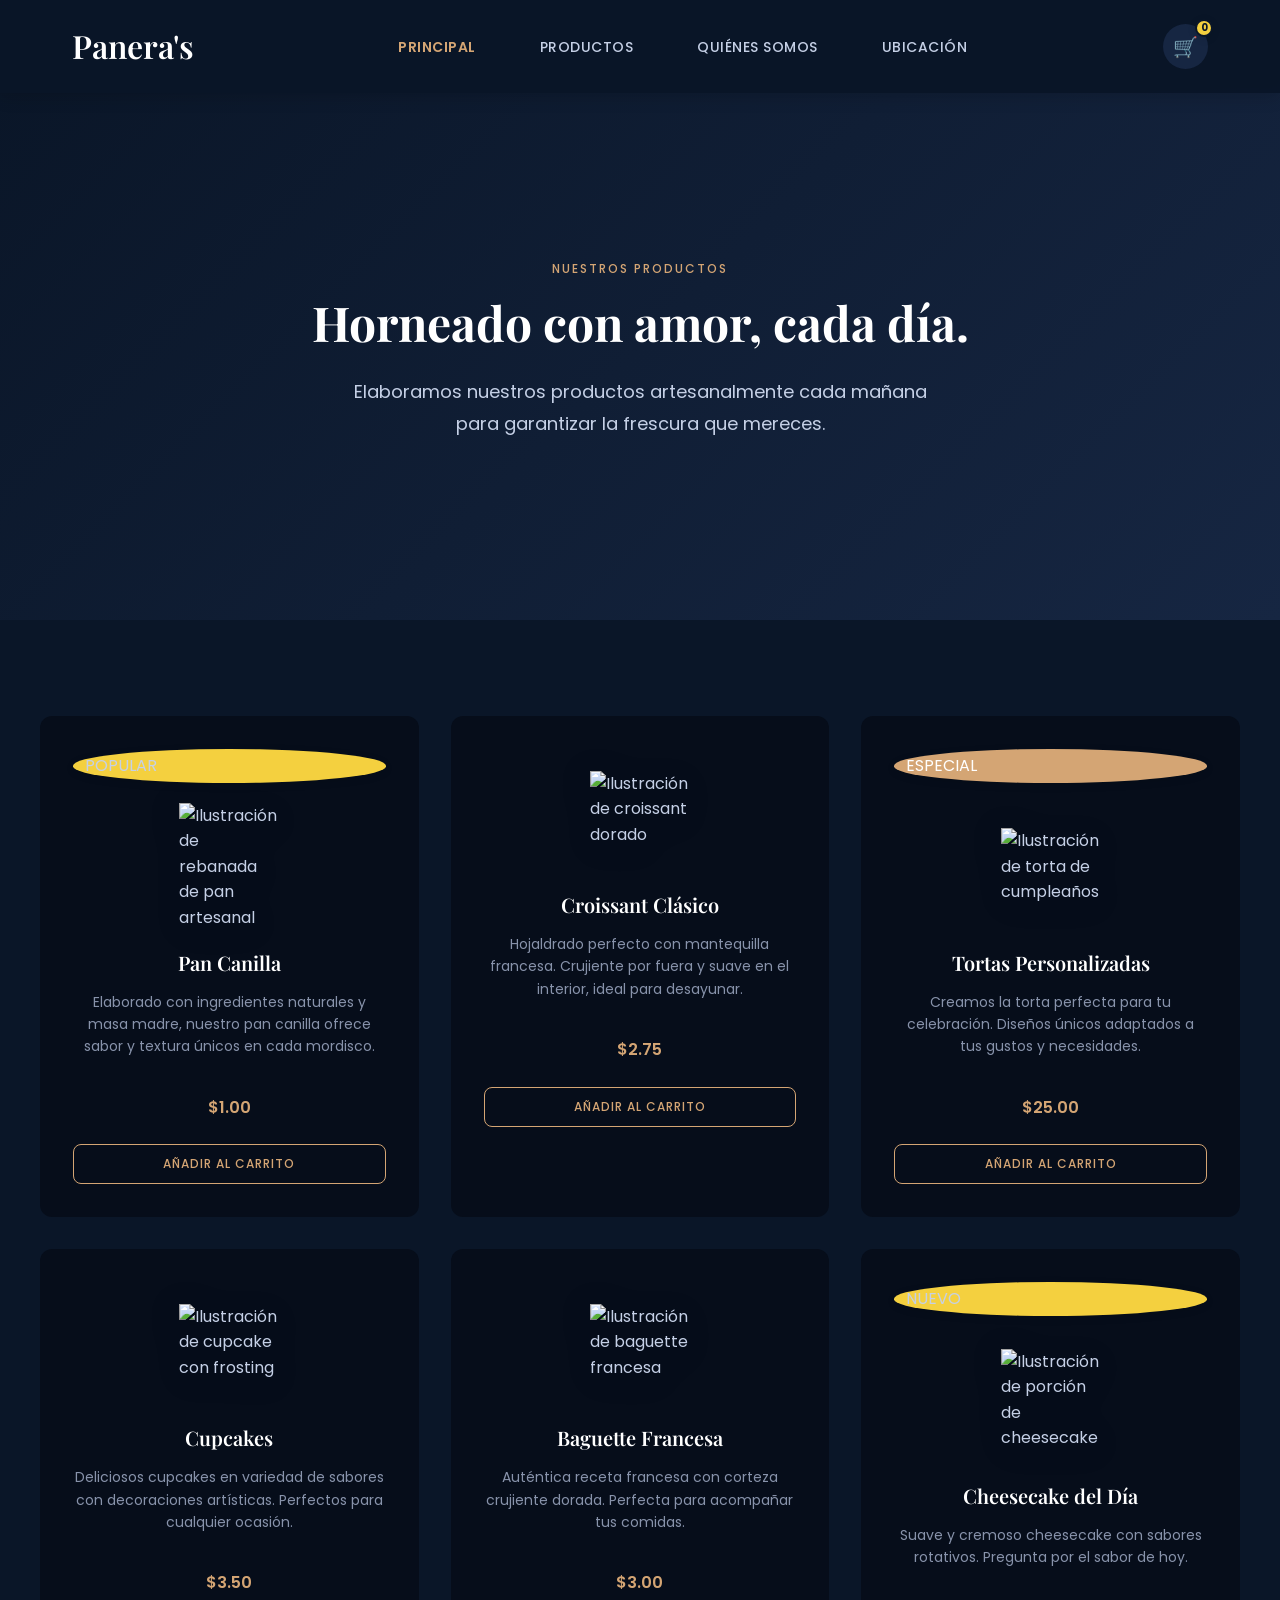
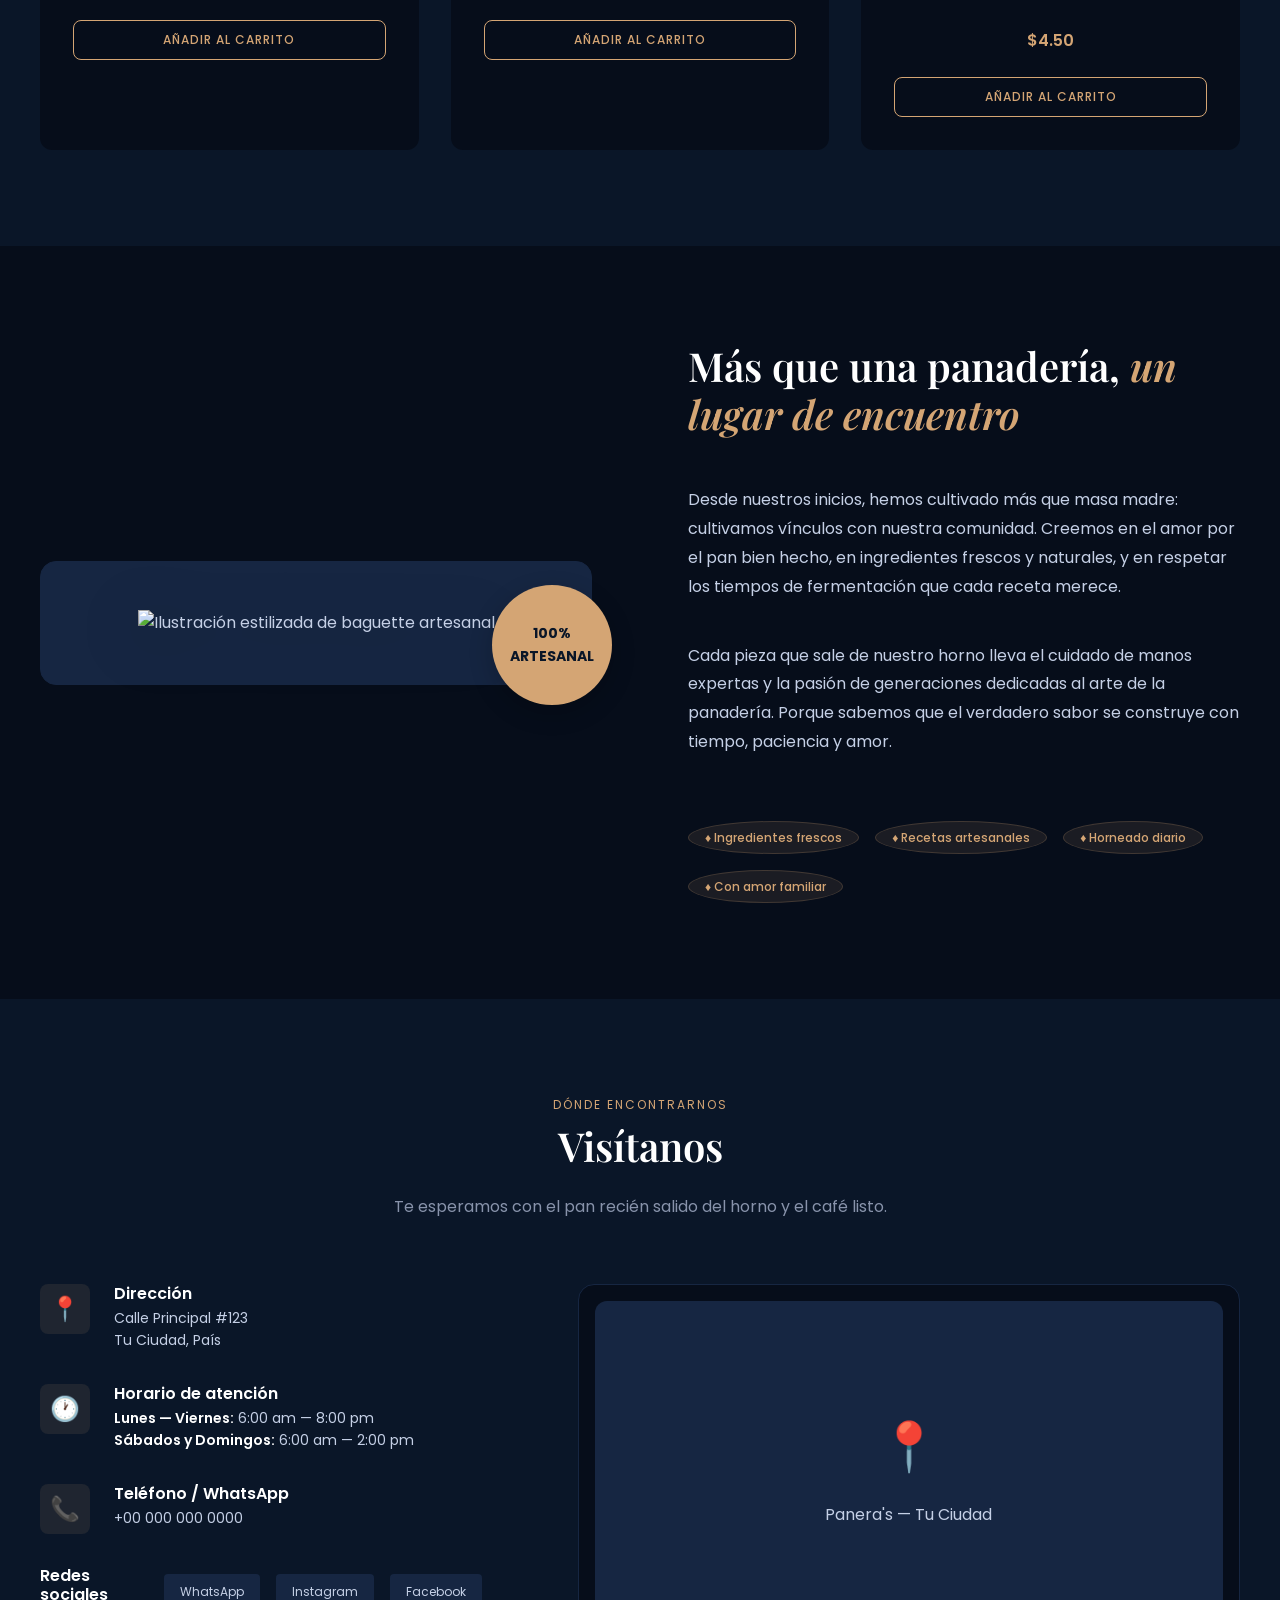
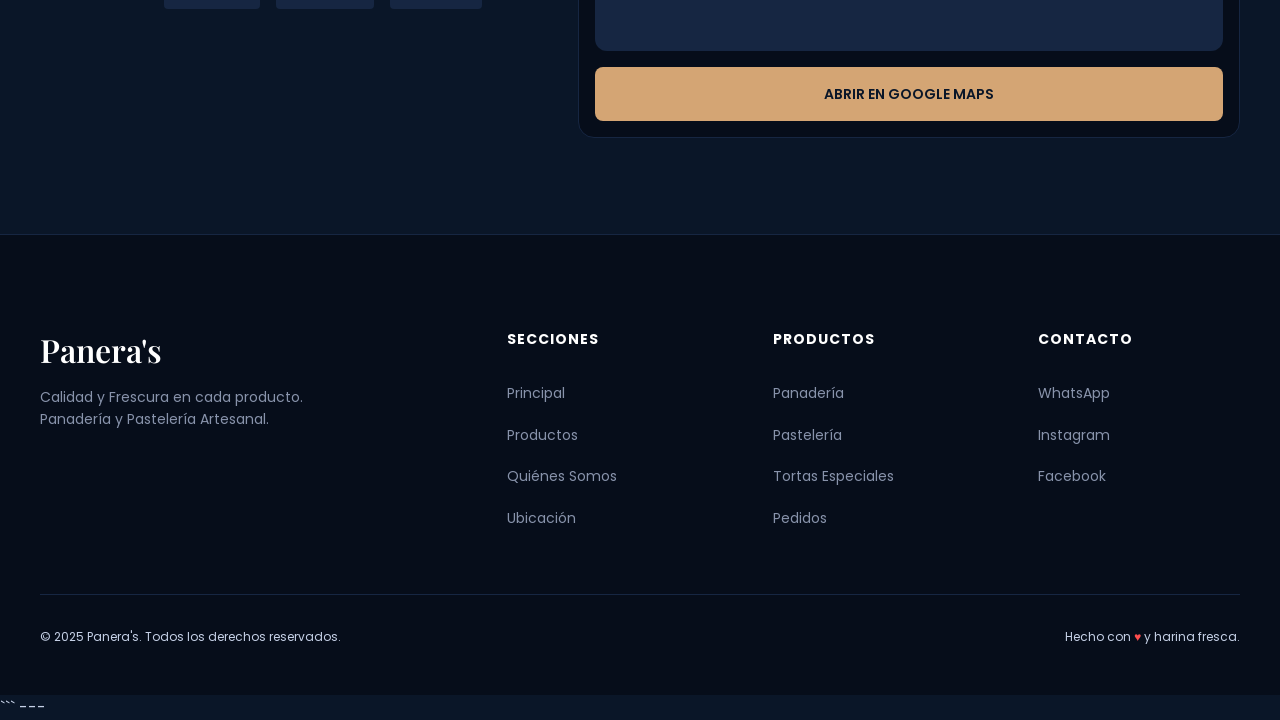
==== Proyecto Panera/index.html @ 46ba676b "Add files via upload" ====
<!DOCTYPE html>
<!-- 
  Declaración DOCTYPE HTML5 - Indica al navegador que este documento usa HTML5.
  Es obligatoria y debe ser la primera línea del documento.
-->
<html lang="es">
<!-- 
  Elemento raíz del documento HTML.
  lang="es": Atributo que define el idioma español para accesibilidad y SEO.
  Los lectores de pantalla usan esto para pronunciar correctamente el contenido.
-->

<head>
  <!-- 
    SECCIÓN HEAD: Contiene metadatos y recursos que no se muestran directamente.
    Información esencial para navegadores, motores de búsqueda y optimización.
  -->
  
  <meta charset="UTF-8">
  <!-- 
    Define la codificación de caracteres UTF-8.
    Permite mostrar correctamente caracteres especiales (ñ, tildes, símbolos).
    SIEMPRE debe ser la primera meta etiqueta.
  -->
  
  <meta name="viewport" content="width=device-width, initial-scale=1.0">
  <!-- 
    CRUCIAL para diseño responsivo.
    width=device-width: El ancho de la página coincide con el ancho de la pantalla.
    initial-scale=1.0: Nivel de zoom inicial al 100%.
    Sin esto, los sitios se ven mal en móviles.
  -->
  
  <meta name="description" content="Panera's - Panadería y pastelería artesanal. Calidad y frescura en cada producto. Pan artesanal, pasteles y tortas especiales elaborados con amor y harina fresca.">
  <!-- 
    Descripción para motores de búsqueda (SEO).
    Aparece en resultados de Google. Máximo 155-160 caracteres recomendados.
  -->
  
  <meta name="keywords" content="Panera's, panadería artesanal, pastelería, pan fresco, tortas personalizadas, productos artesanales">
  <!-- 
    Palabras clave para SEO (menos importante actualmente, pero útil).
  -->
  
  <title>Panera's | Panadería y Pastelería Artesanal</title>
  <!-- 
    Título que aparece en la pestaña del navegador y en resultados de búsqueda.
    CRÍTICO para SEO. Debe ser descriptivo y único (50-60 caracteres ideal).
  -->
  
  <link rel="preconnect" href="https://fonts.googleapis.com">
  <link rel="preconnect" href="https://fonts.gstatic.com" crossorigin>
  <link href="https://fonts.googleapis.com/css2?family=Playfair+Display:wght@400;600;700&family=Poppins:wght@300;400;500;600&display=swap" rel="stylesheet">
  <!-- 
    Importación de fuentes de Google Fonts.
    preconnect: Optimiza la conexión anticipada al servidor de fuentes.
    Playfair Display: Fuente serif elegante para títulos/logo.
    Poppins: Fuente sans-serif moderna para cuerpo de texto.
    display=swap: Muestra texto con fuente del sistema mientras carga la web font.
  -->
  
  <link rel="stylesheet" href="style.css">
  <!-- 
    Vincula la hoja de estilos CSS externa.
    rel="stylesheet": Define la relación como hoja de estilos.
    href: Ruta al archivo CSS (mismo directorio en este caso).
  -->
</head>

<body>
  <!-- 
    ELEMENTO BODY: Contiene TODO el contenido visible de la página.
    Solo puede haber un elemento body por documento.
  -->

  <!-- ========== SECCIÓN 1: ENCABEZADO (HEADER) ========== -->
  <header class="header">
    <!-- 
      Etiqueta semántica HEADER: Representa contenido introductorio o navegacional.
      Típicamente contiene logo, navegación y herramientas principales.
      class="header": Clase CSS para aplicar estilos específicos.
    -->
    
    <div class="header__container">
      <!-- 
        DIV contenedor: Agrupa elementos relacionados sin significado semántico específico.
        Usamos nomenclatura BEM (Block Element Modifier):
        header__container = elemento "container" dentro del bloque "header".
        BEM facilita mantenimiento y escalabilidad del CSS.
      -->
      
      <div class="header__logo">
        <!-- Contenedor del logotipo de la panadería -->
        <h1 class="logo__text">Panera's</h1>
        <!-- 
          H1: Encabezado de nivel 1 - El más importante semánticamente.
          Solo DEBE haber UN h1 por página para SEO y accesibilidad.
          Representa el tema principal del sitio.
          Basado en el diseño: fuente script elegante.
        -->
      </div>

      <button class="header__toggle" id="menu-toggle" aria-label="Abrir menú">
        <span class="toggle__bar"></span>
        <span class="toggle__bar"></span>
        <span class="toggle__bar"></span>
      </button>
      <!-- 
        Botón de Menú Hamburguesa:
        Visible solo en dispositivos móviles.
        Contiene 3 barras que se transformarán en una 'X' al abrirse.
        aria-label: Mejora la accesibilidad para lectores de pantalla.
      -->

      <nav class="header__nav">
        <!-- 
          NAV: Etiqueta semántica para navegación principal.
          Indica a navegadores y lectores de pantalla que esto es un menú.
          Mejora accesibilidad permitiendo saltar directamente al contenido.
        -->
        
        <ul class="nav__list">
          <!-- 
            UL: Lista no ordenada (Unordered List).
            Usado para menús porque representa elementos sin jerarquía numérica.
            Estructuralmente correcto para navegación.
          -->
          
          <li class="nav__item">
            <!-- LI: Elemento de lista (List Item) -->
            <a href="#principal" class="nav__link nav__link--active">PRINCIPAL</a>
            <!-- 
              A: Ancla/enlace.
              href="#principal": Navega a la sección con id="principal".
              nav__link--active: Modificador BEM que indica el enlace activo actual.
              Permite destacar visualmente la página/sección actual.
            -->
          </li>
          <li class="nav__item">
            <a href="#productos" class="nav__link">PRODUCTOS</a>
          </li>
          <li class="nav__item">
            <a href="#nosotros" class="nav__link">QUIÉNES SOMOS</a>
          </li>
          <li class="nav__item">
            <a href="#ubicacion" class="nav__link">UBICACIÓN</a>
          </li>
        </ul>
      </nav>

      <!-- BOTÓN DEL CARRITO: Icono con contador para abrir el panel lateral -->
      <div class="header__cart">
        <button class="cart-toggle" id="cart-toggle" aria-label="Ver carrito">
          <span class="cart-toggle__icon">🛒</span>
          <span class="cart-toggle__count" id="cart-count">0</span>
        </button>
      </div>
    </div>
  </header>

  <!-- ========== SECCIÓN 2: CONTENIDO PRINCIPAL ========== -->
  <main class="main">
    <!-- 
      MAIN: Etiqueta semántica para el contenido principal.
      Solo DEBE haber UN main por página.
      No incluir header, footer, nav, aside repetidos del sitio.
      Crucial para accesibilidad: los lectores de pantalla pueden saltar directamente aquí.
    -->

    <!-- ========== SECCIÓN PRINCIPAL/HERO ========== -->
    <section id="principal" class="hero">
      <!-- 
        SECTION: Agrupa contenido temático relacionado.
        id="principal": Permite navegación desde el menú (#principal).
        Los IDs DEBEN ser únicos en toda la página.
        Basado en imagen 5: sección hero con título grande y descripción.
      -->
      
      <div class="hero__container">
        <p class="hero__breadcrumb">NUESTROS PRODUCTOS</p>
        <!-- 
          Breadcrumb: Miga de pan, indica ubicación en la jerarquía del sitio.
          Visible en la imagen 5 como texto pequeño sobre el título.
        -->
        
        <h2 class="hero__title">Horneado con amor, cada día.</h2>
        <!-- 
          H2: Encabezado de nivel 2.
          Jerarquía correcta: h1 > h2 > h3 > h4 > h5 > h6.
          No saltarse niveles para accesibilidad y SEO.
          Basado en diseño: tipografía serif elegante.
        -->
        
        <p class="hero__description">
          Elaboramos nuestros productos artesanalmente cada mañana para 
          garantizar la frescura que mereces.
        </p>
        <!-- 
          P: Párrafo de texto.
          Etiqueta básica pero esencial para contenido textual.
          Mantiene semántica clara del documento.
        -->
      </div>
    </section>

    <!-- ========== SECCIÓN 3: PRODUCTOS ========== -->
    <section id="productos" class="productos">
      <!-- 
        Sección basada en imagen 4: grid de productos con tarjetas.
        Cada producto tiene icono ilustrativo, nombre, descripción y precio.
      -->
      
      <div class="productos__container">
        <!-- Contenedor para aplicar ancho máximo y centrado -->

        <!-- Producto 1: Pan Artesanal -->
        <article class="producto-card">
          <!-- 
            ARTICLE: Contenido independiente y auto-contenido.
            Puede ser sindicado/reutilizado independientemente.
            Apropiado para posts, productos, comentarios.
            Cada producto es una unidad independiente = article.
          -->
          
          <div class="producto-card__badge producto-card__badge--popular">POPULAR</div>
          <!-- 
            Badge basado en imagen 5: etiqueta circular/pill amarilla.
            Modificador --popular para el badge de "Popular".
          -->
          
          <div class="producto-card__icon">
            <img src="icon-pan-artesanal.png" alt="Ilustración de rebanada de pan artesanal" class="producto-card__image">
            <!-- 
              IMG: Elemento de imagen.
              src: Fuente/ruta de la imagen (ícono ilustrativo del producto).
              alt: CRÍTICO para accesibilidad. Describe la imagen para:
                - Lectores de pantalla (usuarios con discapacidad visual)
                - Cuando la imagen no carga
                - SEO de imágenes
              Debe ser descriptivo del contenido visual, no genérico.
            -->
          </div>
          
          <div class="producto-card__content">
            <h3 class="producto-card__title">Pan Canilla</h3>
            <!-- 
              H3: Subtítulo dentro de la sección.
              Mantiene jerarquía: section > article > h3.
            -->
            
            <p class="producto-card__description">
              Elaborado con ingredientes naturales y masa madre, nuestro pan 
              canilla ofrece sabor y textura únicos en cada mordisco.
            </p>
            
            <p class="producto-card__price">$1.00</p>
            <!-- Precio actualizado para el carrito -->
            
            <button class="producto-card__button add-to-cart" 
                    data-id="1" 
                    data-nombre="Pan Canilla" 
                    data-precio="1.10" 
                    data-imagen="icon-pan-artesanal.png">
              AÑADIR AL CARRITO
            </button>
            <!-- 
              Botón de añadir al carrito:
              data-attributes: Permiten guardar información del producto directamente 
              en el HTML para que JavaScript pueda leerla fácilmente.
            -->
          </div>
        </article>

        <!-- Producto 2: Croissant Clásico -->
        <article class="producto-card">
          <div class="producto-card__icon">
            <img src="icon-croissant.png" alt="Ilustración de croissant dorado" class="producto-card__image">
          </div>
          
          <div class="producto-card__content">
            <h3 class="producto-card__title">Croissant Clásico</h3>
            <p class="producto-card__description">
              Hojaldrado perfecto con mantequilla francesa. Crujiente por fuera 
              y suave en el interior, ideal para desayunar.
            </p>
            <p class="producto-card__price">$2.75</p>
            <button class="producto-card__button add-to-cart" 
                    data-id="2" 
                    data-nombre="Croissant Clásico" 
                    data-precio="2.75" 
                    data-imagen="icon-croissant.png">
              AÑADIR AL CARRITO
            </button>
          </div>
        </article>

        <!-- Producto 3: Tortas Personalizadas -->
        <article class="producto-card">
          <div class="producto-card__badge producto-card__badge--especial">ESPECIAL</div>
          <!-- Badge "ESPECIAL" como en imagen 4 -->
          
          <div class="producto-card__icon">
            <img src="icon-torta.png" alt="Ilustración de torta de cumpleaños" class="producto-card__image">
          </div>
          
          <div class="producto-card__content">
            <h3 class="producto-card__title">Tortas Personalizadas</h3>
            <p class="producto-card__description">
              Creamos la torta perfecta para tu celebración. Diseños únicos 
              adaptados a tus gustos y necesidades.
            </p>
            <p class="producto-card__price">$25.00</p>
            <button class="producto-card__button add-to-cart" 
                    data-id="3" 
                    data-nombre="Tortas Personalizadas" 
                    data-precio="25.00" 
                    data-imagen="icon-torta.png">
              AÑADIR AL CARRITO
            </button>
          </div>
        </article>

        <!-- Producto 4: Cupcakes -->
        <article class="producto-card">
          <div class="producto-card__icon">
            <img src="icon-cupcake.png" alt="Ilustración de cupcake con frosting" class="producto-card__image">
          </div>
          
          <div class="producto-card__content">
            <h3 class="producto-card__title">Cupcakes</h3>
            <p class="producto-card__description">
              Deliciosos cupcakes en variedad de sabores con decoraciones 
              artísticas. Perfectos para cualquier ocasión.
            </p>
            <p class="producto-card__price">$3.50</p>
            <button class="producto-card__button add-to-cart" 
                    data-id="4" 
                    data-nombre="Cupcakes" 
                    data-precio="3.50" 
                    data-imagen="icon-cupcake.png">
              AÑADIR AL CARRITO
            </button>
          </div>
        </article>

        <!-- Producto 5: Baguette Francesa -->
        <article class="producto-card">
          <div class="producto-card__icon">
            <img src="icon-baguette.png" alt="Ilustración de baguette francesa" class="producto-card__image">
          </div>
          
          <div class="producto-card__content">
            <h3 class="producto-card__title">Baguette Francesa</h3>
            <p class="producto-card__description">
              Auténtica receta francesa con corteza crujiente dorada. 
              Perfecta para acompañar tus comidas.
            </p>
            <p class="producto-card__price">$3.00</p>
            <button class="producto-card__button add-to-cart" 
                    data-id="5" 
                    data-nombre="Baguette Francesa" 
                    data-precio="3.00" 
                    data-imagen="icon-baguette.png">
              AÑADIR AL CARRITO
            </button>
          </div>
        </article>

        <!-- Producto 6: Cheesecake del Día -->
        <article class="producto-card">
          <div class="producto-card__badge producto-card__badge--nuevo">NUEVO</div>
          <!-- Badge "NUEVO" como en imagen 4 -->
          
          <div class="producto-card__icon">
            <img src="icon-cheesecake.png" alt="Ilustración de porción de cheesecake" class="producto-card__image">
          </div>
          
          <div class="producto-card__content">
            <h3 class="producto-card__title">Cheesecake del Día</h3>
            <p class="producto-card__description">
              Suave y cremoso cheesecake con sabores rotativos. 
              Pregunta por el sabor de hoy.
            </p>
            <p class="producto-card__price">$4.50</p>
            <button class="producto-card__button add-to-cart" 
                    data-id="6" 
                    data-nombre="Cheesecake del Día" 
                    data-precio="4.50" 
                    data-imagen="icon-cheesecake.png">
              AÑADIR AL CARRITO
            </button>
          </div>
        </article>
      </div>
    </section>

    <!-- ========== SECCIÓN 4: QUIÉNES SOMOS ========== -->
    <section id="nosotros" class="nosotros">
      <!-- 
        Basada en imagen 3: layout de dos columnas.
        Izquierda: imagen/ilustración con badge circular.
        Derecha: texto descriptivo con tags/pills.
      -->
      
      <div class="nosotros__container">
        <div class="nosotros__image-wrapper">
          <!-- Contenedor de imagen/ilustración -->
          <div class="nosotros__image-placeholder">
            <img src="illustration-bread.png" alt="Ilustración estilizada de baguette artesanal" class="nosotros__illustration">
          </div>
          
          <div class="nosotros__badge">
            <!-- Badge circular "100% ARTESANAL" como en imagen 3 -->
            <span class="badge__text">100%<br>ARTESANAL</span>
            <!-- 
              BR: Salto de línea (Break).
              Usado aquí porque el badge tiene texto en dos líneas.
              Uso apropiado para texto corto con formato específico.
            -->
          </div>
        </div>

        <div class="nosotros__content">
          <h2 class="nosotros__title">
            Más que una panadería, <span class="nosotros__title--highlight">un lugar de encuentro</span>
          </h2>
          <!-- 
            SPAN: Contenedor en línea sin significado semántico.
            Útil para aplicar estilos a porciones de texto.
            Aquí: resaltar parte del título con color dorado/script.
          -->
          
          <p class="nosotros__text">
            Desde nuestros inicios, hemos cultivado más que masa madre: cultivamos 
            vínculos con nuestra comunidad. Creemos en el amor por el pan bien hecho, 
            en ingredientes frescos y naturales, y en respetar los tiempos de 
            fermentación que cada receta merece.
          </p>
          
          <p class="nosotros__text">
            Cada pieza que sale de nuestro horno lleva el cuidado de manos expertas 
            y la pasión de generaciones dedicadas al arte de la panadería. Porque 
            sabemos que el verdadero sabor se construye con tiempo, paciencia y amor.
          </p>

          <div class="nosotros__tags">
            <!-- 
              Tags/pills como en imagen 3.
              Representan valores clave de la panadería.
            -->
            <span class="tag">♦ Ingredientes frescos</span>
            <span class="tag">♦ Recetas artesanales</span>
            <span class="tag">♦ Horneado diario</span>
            <span class="tag">♦ Con amor familiar</span>
            <!-- 
              ♦ Símbolo de diamante como en el diseño original.
              Alternativa Unicode: ◆ o usar íconos de fuentes.
            -->
          </div>
        </div>
      </div>
    </section>

    <!-- ========== SECCIÓN 5: UBICACIÓN ========== -->
    <section id="ubicacion" class="ubicacion">
      <!-- 
        Basada en imagen 2: layout dos columnas.
        Izquierda: información de contacto con íconos.
        Derecha: mapa interactivo con botón.
      -->
      
      <div class="ubicacion__container">
        <div class="ubicacion__header">
          <p class="ubicacion__breadcrumb">DÓNDE ENCONTRARNOS</p>
          <h2 class="ubicacion__title">Visítanos</h2>
          <p class="ubicacion__subtitle">
            Te esperamos con el pan recién salido del horno y el café listo.
          </p>
        </div>

        <div class="ubicacion__content">
          <div class="ubicacion__info">
            <!-- Columna izquierda: información de contacto -->
            
            <div class="info-item">
              <div class="info-item__icon">📍</div>
              <!-- 
                Emoji como ícono visual.
                Alternativa profesional: usar fuentes de íconos como Font Awesome.
                Para producción: considerar compatibilidad entre navegadores.
              -->
              
              <div class="info-item__content">
                <h3 class="info-item__title">Dirección</h3>
                <p class="info-item__text">
                  Calle Principal #123<br>
                  Tu Ciudad, País
                </p>
              </div>
            </div>

            <div class="info-item">
              <div class="info-item__icon">🕐</div>
              <div class="info-item__content">
                <h3 class="info-item__title">Horario de atención</h3>
                <p class="info-item__text">
                  <strong>Lunes — Viernes:</strong> 6:00 am — 8:00 pm<br>
                  <strong>Sábados y Domingos:</strong> 6:00 am — 2:00 pm
                </p>
                <!-- 
                  STRONG: Importancia/énfasis fuerte.
                  Semánticamente indica importancia (diferente de <b> que solo es negrita visual).
                  Usado aquí para días de la semana que son clave informativa.
                -->
              </div>
            </div>

            <div class="info-item">
              <div class="info-item__icon">📞</div>
              <div class="info-item__content">
                <h3 class="info-item__title">Teléfono / WhatsApp</h3>
                <p class="info-item__text">
                  <a href="tel:+000000000000" class="info-item__link">+00 000 000 0000</a>
                </p>
                <!-- 
                  tel: protocolo para números de teléfono.
                  Al hacer clic en móviles, abre el marcador con el número.
                  Mejora experiencia de usuario en dispositivos táctiles.
                -->
              </div>
            </div>

            <div class="info-item">
              <h3 class="info-item__title">Redes sociales</h3>
              <div class="social-links">
                <a href="https://wa.me/000000000000" target="_blank" rel="noopener noreferrer" class="social-link">WhatsApp</a>
                <a href="https://instagram.com/paneras" target="_blank" rel="noopener noreferrer" class="social-link">Instagram</a>
                <a href="https://facebook.com/paneras" target="_blank" rel="noopener noreferrer" class="social-link">Facebook</a>
              </div>
              <!-- 
                target="_blank": Abre en nueva pestaña.
                rel="noopener noreferrer": SEGURIDAD CRÍTICA.
                  - noopener: Previene acceso al window.opener (vulnerabilidad de seguridad)
                  - noreferrer: No envía información de página de referencia
                Siempre usar JUNTOS con target="_blank".
                Protege contra ataques de phishing y acceso no autorizado.
              -->
            </div>
          </div>

          <div class="ubicacion__map">
            <!-- Columna derecha: mapa -->
            <div class="map-container">
              <div class="map-placeholder">
                <!-- 
                  Placeholder para mapa embebido.
                  En producción real: usar iframe de Google Maps.
                  Ejemplo:
                  <iframe src="https://www.google.com/maps/embed?pb=..." 
                          width="600" height="450" 
                          style="border:0;" 
                          allowfullscreen="" 
                          loading="lazy">
                  </iframe>
                -->
                <div class="map-pin">📍</div>
                <p class="map-label">Panera's — Tu Ciudad</p>
              </div>
              
              <a href="https://maps.app.goo.gl/e5KPZiz4AhXhAvXV7?g_st=it" target="_blank" rel="noopener noreferrer" class="map-button">
                ABRIR EN GOOGLE MAPS
              </a>
              <!-- Botón para abrir mapa en aplicación externa -->
            </div>
          </div>
        </div>
      </div>
    </section>
  </main>

  <!-- ========== PIE DE PÁGINA (FOOTER) ========== -->
  <footer class="footer">
    <!-- 
      FOOTER: Información de cierre/pie de página.
      Típicamente contiene copyright, enlaces legales, info de contacto.
      Basado en imagen 1: tres columnas con secciones, productos, contacto.
    -->
    
    <div class="footer__container">
      <div class="footer__top">
        <div class="footer__brand">
          <h3 class="footer__logo">Panera's</h3>
          <!-- Logo/marca en el footer -->
          <p class="footer__tagline">
            Calidad y Frescura en cada producto.<br>
            Panadería y Pastelería Artesanal.
          </p>
        </div>

        <div class="footer__section">
          <h4 class="footer__title">SECCIONES</h4>
          <!-- 
            H4: Título de subsección en el footer.
            Mantiene jerarquía semántica correcta.
          -->
          <ul class="footer__links">
            <!-- 
              Lista no ordenada para enlaces de navegación.
              Estructura semántica apropiada.
            -->
            <li><a href="#principal" class="footer__link">Principal</a></li>
            <li><a href="#productos" class="footer__link">Productos</a></li>
            <li><a href="#nosotros" class="footer__link">Quiénes Somos</a></li>
            <li><a href="#ubicacion" class="footer__link">Ubicación</a></li>
          </ul>
        </div>

        <div class="footer__section">
          <h4 class="footer__title">PRODUCTOS</h4>
          <ul class="footer__links">
            <li><a href="#productos" class="footer__link">Panadería</a></li>
            <li><a href="#productos" class="footer__link">Pastelería</a></li>
            <li><a href="#productos" class="footer__link">Tortas Especiales</a></li>
            <li><a href="#productos" class="footer__link">Pedidos</a></li>
          </ul>
        </div>

        <div class="footer__section">
          <h4 class="footer__title">CONTACTO</h4>
          <ul class="footer__links">
            <li><a href="https://wa.me/000000000000" class="footer__link">WhatsApp</a></li>
            <li><a href="https://instagram.com" class="footer__link">Instagram</a></li>
            <li><a href="https://facebook.com" class="footer__link">Facebook</a></li>
          </ul>
        </div>
      </div>

      <div class="footer__divider"></div>
      <!-- 
        Línea divisoria horizontal.
        Separación visual entre contenido principal del footer y copyright.
      -->

      <div class="footer__bottom">
        <p class="footer__copyright">
          &copy; 2025 Panera's. Todos los derechos reservados.
        </p>
        <!-- 
          &copy; Entidad HTML para el símbolo ©.
          Alternativa: usar directamente © en UTF-8.
          Las entidades HTML garantizan compatibilidad universal.
        -->
        
        <p class="footer__credit">
          Hecho con <span class="footer__heart">♥</span> y harina fresca.
        </p>
        <!-- Mensaje personalizado como en imagen 1 -->
      </div>
    </div>
  </footer>

  <!-- ========== CARRITO LATERAL (SIDEBAR) ========== -->
  <aside class="cart-sidebar" id="cart-sidebar">
    <!-- Overlay para cerrar el carrito al hacer clic fuera -->
    <div class="cart-sidebar__overlay" id="cart-overlay"></div>
    
    <div class="cart-sidebar__content">
      <div class="cart-sidebar__header">
        <h2 class="cart-sidebar__title">Tu Carrito</h2>
        <button class="cart-sidebar__close" id="cart-close">&times;</button>
      </div>

      <!-- Lista de productos añadidos (se llena con JS) -->
      <div class="cart-sidebar__items" id="cart-items">
        <!-- Aquí aparecerán los productos dinámicamente -->
        <p class="cart-empty-msg">Tu carrito está vacío</p>
      </div>

      <div class="cart-sidebar__footer">
        <div class="cart-total">
          <span>Total:</span>
          <span id="cart-total-price">$0.00</span>
        </div>
        <button class="cart-checkout-btn" id="checkout-btn">
          PEDIR POR WHATSAPP 📱
        </button>
      </div>
    </div>
  </aside>

  <!-- ========== SCRIPTS DE FUNCIONALIDAD ========== -->
  <script src="script.js"></script>

</body>
</html>
```

---
---- Proyecto Panera/style.css ----
/* 
================================================================================
  PANERA'S - PANADERÍA ARTESANAL
  Hoja de Estilos CSS3
  
  Estructura del archivo:
  1. Variables CSS (Custom Properties)
  2. Reset y Estilos Base
  3. Tipografía
  4. Header/Navegación
  5. Sección Hero
  6. Sección Productos
  7. Sección Nosotros
  8. Sección Ubicación
  9. Footer
  10. Utilidades
  11. Media Queries (Responsive Design)
  
  Convención de nomenclatura: BEM (Block Element Modifier)
  Ejemplo: .bloque__elemento--modificador
================================================================================
*/


/* ============================================================================
   1. VARIABLES CSS (CUSTOM PROPERTIES)
   ============================================================================
   Las variables CSS permiten reutilizar valores en todo el documento.
   Se definen en :root para alcance global.
   Sintaxis: --nombre-variable: valor;
   Uso: propiedad: var(--nombre-variable);
   
   Ventajas:
   - Mantenimiento centralizado (cambiar un color en un solo lugar)
   - Tematización fácil (modo claro/oscuro)
   - Mejor legibilidad del código
*/

:root {
  /* === PALETA DE COLORES BASADA EN LAS IMÁGENES === */
  
  /* Colores principales - Azules oscuros */
  --color-primary: #0a1628;           /* Azul marino muy oscuro (fondo principal) */
  --color-primary-dark: #060d1a;      /* Azul casi negro (fondos de tarjetas) */
  --color-primary-light: #162642;     /* Azul marino más claro (hover, bordes) */
  
  /* Color de acento - Dorado */
  --color-accent: #d4a574;            /* Dorado cálido (títulos, enlaces activos) */
  --color-accent-light: #e6c499;      /* Dorado claro (hover en botones) */
  --color-accent-dark: #b8915f;       /* Dorado oscuro (sombras, bordes) */
  
  /* Colores de texto */
  --color-text-primary: #ffffff;      /* Blanco puro (títulos principales) */
  --color-text-secondary: #c5d0e6;    /* Gris azulado claro (texto cuerpo) */
  --color-text-muted: #8893ab;        /* Gris azulado medio (texto secundario) */
  
  /* Colores para badges */
  --color-badge-popular: #f4d03f;     /* Amarillo dorado brillante */
  --color-badge-especial: #d4a574;    /* Dorado (igual que accent) */
  --color-badge-nuevo: #f4d03f;       /* Amarillo (igual que popular) */
  --color-badge-text: #0a1628;        /* Texto oscuro sobre badges claros */
  
  /* === TIPOGRAFÍA === */
  
  /* Familias de fuentes */
  --font-primary: 'Poppins', sans-serif;          /* Cuerpo de texto, navegación */
  --font-secondary: 'Playfair Display', serif;    /* Títulos elegantes, logo */
  
  /* Tamaños de fuente - Sistema modular escalable */
  --font-size-xs: 0.75rem;      /* 12px - Textos muy pequeños */
  --font-size-sm: 0.875rem;     /* 14px - Textos secundarios */
  --font-size-base: 1rem;       /* 16px - Base (1rem = tamaño por defecto del navegador) */
  --font-size-md: 1.125rem;     /* 18px - Texto destacado */
  --font-size-lg: 1.25rem;      /* 20px - Subtítulos pequeños */
  --font-size-xl: 1.5rem;       /* 24px - Subtítulos */
  --font-size-2xl: 2rem;        /* 32px - Títulos de sección */
  --font-size-3xl: 2.5rem;      /* 40px - Títulos principales */
  --font-size-4xl: 3rem;        /* 48px - Títulos hero */
  
  /* Pesos de fuente */
  --font-weight-light: 300;     /* Ligera */
  --font-weight-normal: 400;    /* Normal */
  --font-weight-medium: 500;    /* Media */
  --font-weight-semibold: 600;  /* Semi-negrita */
  --font-weight-bold: 700;      /* Negrita */
  
  /* === ESPACIADO === 
     Sistema de espaciado consistente basado en múltiplos de 8px
  */
  --spacing-xs: 0.5rem;    /* 8px */
  --spacing-sm: 1rem;      /* 16px */
  --spacing-md: 1.5rem;    /* 24px */
  --spacing-lg: 2rem;      /* 32px */
  --spacing-xl: 3rem;      /* 48px */
  --spacing-2xl: 4rem;     /* 64px */
  --spacing-3xl: 6rem;     /* 96px */
  
  /* === BORDES Y SOMBRAS === */
  
  /* Radios de borde - Esquinas redondeadas */
  --border-radius-sm: 4px;      /* Botones pequeños */
  --border-radius-md: 8px;      /* Tarjetas, botones */
  --border-radius-lg: 12px;     /* Elementos grandes */
  --border-radius-xl: 16px;     /* Contenedores destacados */
  --border-radius-full: 50%;    /* Círculos perfectos (badges) */
  
  /* Sombras - Profundidad visual */
  --shadow-sm: 0 2px 8px rgba(0, 0, 0, 0.1);           /* Sombra sutil */
  --shadow-md: 0 4px 16px rgba(0, 0, 0, 0.15);         /* Sombra media */
  --shadow-lg: 0 8px 24px rgba(0, 0, 0, 0.2);          /* Sombra pronunciada */
  --shadow-xl: 0 12px 32px rgba(0, 0, 0, 0.25);        /* Sombra muy pronunciada */
  
  /* === TRANSICIONES === 
     Valores reutilizables para animaciones suaves
  */
  --transition-fast: 0.15s ease;      /* Transiciones rápidas (hover pequeño) */
  --transition-normal: 0.3s ease;     /* Transiciones normales (la mayoría) */
  --transition-slow: 0.5s ease;       /* Transiciones lentas (efectos dramáticos) */
  
  /* === CONTENEDOR === */
  --container-max-width: 1200px;      /* Ancho máximo del contenido */
  --container-padding: 2rem;          /* Padding lateral del contenedor */
}


/* ============================================================================
   2. RESET Y ESTILOS BASE
   ============================================================================
   Reset CSS elimina estilos inconsistentes entre navegadores.
   Establece una base limpia y predecible para construir.
*/

/* 
  Selector universal (*) - Afecta TODOS los elementos
  box-sizing: border-box - CRÍTICO para diseño moderno
  
  Por defecto, width/height NO incluyen padding ni border:
  width: 200px + padding: 20px = 240px total (confuso)
  
  Con border-box:
  width: 200px INCLUYE padding y border (más intuitivo)
*/
*,
*::before,
*::after {
  margin: 0;                    /* Elimina márgenes por defecto */
  padding: 0;                   /* Elimina padding por defecto */
  box-sizing: border-box;       /* Incluye padding y border en width/height */
}

/*
  ::before y ::after son pseudo-elementos.
  Permiten insertar contenido generado con CSS.
  Útiles para decoración, íconos, efectos visuales.
*/

/* 
  HTML y BODY - Configuración base del documento
*/
html {
  font-size: 16px;              /* 1rem = 16px (base para todas las medidas rem) */
  scroll-behavior: smooth;      /* Desplazamiento suave al hacer clic en anclas (#id) */
  -webkit-font-smoothing: antialiased;      /* Mejora renderizado de fuentes en WebKit (Safari, Chrome) */
  -moz-osx-font-smoothing: grayscale;       /* Mejora renderizado en Firefox para macOS */
}

/*
  scroll-behavior: smooth - Animación suave al navegar con anclas.
  Ejemplo: al hacer clic en "Ver Menú" (#productos), desplaza suavemente.
*/

body {
  font-family: var(--font-primary);         /* Fuente por defecto: Poppins */
  font-size: var(--font-size-base);         /* 16px */
  font-weight: var(--font-weight-normal);   /* Peso normal (400) */
  line-height: 1.6;                         /* Altura de línea: 1.6x tamaño de fuente */
  color: var(--color-text-secondary);       /* Color de texto gris azulado */
  background-color: var(--color-primary);   /* Fondo azul marino oscuro */
  overflow-x: hidden;                       /* Evita scroll horizontal accidental */
}

/*
  line-height: 1.6 - Mejora legibilidad (espaciado vertical entre líneas).
  Valor óptimo: 1.5-1.8 para texto de cuerpo.
  Sin unidad = multiplicador del tamaño de fuente.
*/

/*
  Configuración de imágenes para responsive y accesibilidad
*/
img {
  max-width: 100%;              /* Nunca excede el ancho del contenedor */
  height: auto;                 /* Mantiene proporción de aspecto */
  display: block;               /* Elimina espacio debajo de imágenes (inline por defecto) */
}

/*
  display: block para imágenes:
  Por defecto, img es inline, lo que crea un pequeño espacio debajo.
  block elimina ese espacio y facilita centrado con margin: auto.
*/

/*
  Estilos para enlaces
*/
a {
  color: inherit;               /* Hereda color del padre (no azul por defecto) */
  text-decoration: none;        /* Sin subrayado */
  transition: var(--transition-normal);   /* Transición suave en cambios (hover) */
}

/*
  color: inherit - Los enlaces toman el color del texto circundante.
  Permite controlar color específicamente donde se necesite.
*/

/*
  Estilos para listas
*/
ul, ol {
  list-style: none;             /* Elimina viñetas/números por defecto */
}

/*
  list-style: none - Útil para menús de navegación y listas estilizadas.
  Cuando necesites viñetas, agrégalas manualmente con CSS.
*/

/*
  Estilos para botones e inputs
*/
button,
input,
textarea,
select {
  font-family: inherit;         /* Heredan la fuente del body (no siempre automático) */
  font-size: inherit;           /* Heredan tamaño de fuente */
  border: none;                 /* Sin borde por defecto (agregar manualmente) */
  outline: none;                /* Sin outline en focus (agregar alternativa accesible) */
}

/*
  IMPORTANTE: Eliminar outline sin alternativa es MALO para accesibilidad.
  Los usuarios de teclado necesitan ver qué elemento tiene el foco.
  Siempre proporcionar indicador visual alternativo (border, box-shadow).
*/

button {
  cursor: pointer;              /* Cursor de mano al pasar sobre botones */
  background-color: transparent;  /* Fondo transparente por defecto */
}


/* ============================================================================
   3. TIPOGRAFÍA
   ============================================================================
   Estilos base para jerarquía de encabezados y texto.
*/

h1, h2, h3, h4, h5, h6 {
  font-family: var(--font-secondary);       /* Playfair Display - Elegante serif */
  font-weight: var(--font-weight-semibold); /* Semi-negrita (600) */
  line-height: 1.2;                         /* Líneas más compactas para títulos */
  color: var(--color-text-primary);         /* Blanco puro para máximo contraste */
  margin-bottom: var(--spacing-md);         /* Espacio debajo de cada título */
}

/*
  line-height: 1.2 para títulos vs 1.6 para cuerpo.
  Títulos cortos no necesitan tanto espacio vertical.
*/

h1 { font-size: var(--font-size-4xl); }    /* 48px - Título principal (logo) */
h2 { font-size: var(--font-size-3xl); }    /* 40px - Títulos de sección */
h3 { font-size: var(--font-size-2xl); }    /* 32px - Subtítulos importantes */
h4 { font-size: var(--font-size-xl); }     /* 24px - Títulos de tarjetas */
h5 { font-size: var(--font-size-lg); }     /* 20px - Subtítulos pequeños */
h6 { font-size: var(--font-size-md); }     /* 18px - Encabezados mínimos */

p {
  margin-bottom: var(--spacing-sm);         /* Espacio entre párrafos */
  color: var(--color-text-secondary);       /* Gris azulado claro */
}

strong {
  font-weight: var(--font-weight-semibold); /* Semi-negrita para énfasis */
  color: var(--color-text-primary);         /* Blanco para destacar */
}


/* ============================================================================
   4. HEADER / NAVEGACIÓN
   ============================================================================
   Barra de navegación fija en la parte superior.
*/

.header {
  position: fixed;              /* Posición fija - permanece visible al hacer scroll */
  top: 0;                       /* Pegado al borde superior */
  left: 0;                      /* Pegado al borde izquierdo */
  width: 100%;                  /* Ancho completo de la ventana */
  background-color: rgba(10, 22, 40, 0.95);  /* Fondo semi-transparente */
  backdrop-filter: blur(10px);  /* Efecto de desenfoque del contenido detrás */
  box-shadow: var(--shadow-md); /* Sombra para separación visual */
  z-index: 1000;                /* Índice Z alto para estar sobre otros elementos */
  padding: var(--spacing-md) 0; /* Padding vertical */
}

/*
  position: fixed - El elemento se posiciona relativo a la ventana del navegador.
  Permanece en su lugar incluso al hacer scroll.
  SIEMPRE usar top/bottom/left/right con position fixed/absolute.
  
  z-index: Controla el apilamiento vertical de elementos.
  Mayor valor = más al frente.
  Solo funciona con position: relative, absolute, fixed o sticky.
  
  backdrop-filter: blur() - Efecto moderno de desenfoque.
  Crea sensación de profundidad ("glassmorphism").
  Soporte: todos los navegadores modernos (Safari desde 2020).
*/

.header__container {
  max-width: var(--container-max-width);    /* Ancho máximo 1200px */
  margin: 0 auto;                           /* Centrado horizontal */
  padding: 0 var(--container-padding);      /* Padding lateral */
  display: flex;                            /* Flexbox para layout horizontal */
  justify-content: space-between;           /* Espacio entre elementos (logo | nav | botón) */
  align-items: center;                      /* Centrado vertical */
  gap: var(--spacing-lg);                   /* Espacio entre hijos flex */
}

/*
  FLEXBOX - Sistema de layout unidimensional (fila o columna).
  
  display: flex - Convierte el elemento en contenedor flex.
  Los hijos directos se convierten en "flex items".
  
  justify-content: Alineación en el eje principal (horizontal en flex-direction: row).
    - flex-start: Inicio (izquierda)
    - flex-end: Final (derecha)
    - center: Centro
    - space-between: Primer y último elemento en extremos, espacio entre los demás
    - space-around: Espacio igual alrededor de cada elemento
    - space-evenly: Espacio completamente igual entre todos
  
  align-items: Alineación en el eje transversal (vertical en flex-direction: row).
    - flex-start: Inicio (arriba)
    - flex-end: Final (abajo)
    - center: Centro
    - stretch: Estira elementos al alto del contenedor (por defecto)
  
  gap: Espacio entre elementos flex (alternativa moderna a margin en cada hijo).
  Soporte: todos los navegadores desde 2021.
*/

/* === LOGO === */
.header__logo {
  flex-shrink: 0;               /* No se encoge si falta espacio */
}

/*
  flex-shrink: 0 - Evita que el logo se comprima en pantallas pequeñas.
  Por defecto flex-shrink: 1 (elementos pueden encogerse).
*/

.logo__text {
  font-family: var(--font-secondary);       /* Playfair Display - Elegante */
  font-size: var(--font-size-2xl);          /* 32px */
  font-weight: var(--font-weight-semibold); /* Semi-negrita */
  color: var(--color-text-primary);         /* Blanco */
  margin-bottom: 0;                         /* Sin margen (override del h1) */
}

/* === NAVEGACIÓN === */
.header__nav {
  flex-grow: 1;                 /* Crece para ocupar espacio disponible */
  display: flex;                /* Flex para centrar la lista */
  justify-content: center;      /* Centra la navegación */
}

/*
  flex-grow: 1 - El elemento crece proporcionalmente para llenar espacio.
  Solo el nav tiene flex-grow, así que ocupa todo el espacio entre logo y botón.
*/

.nav__list {
  display: flex;                /* Lista horizontal */
  gap: var(--spacing-lg);       /* Espacio entre enlaces */
  align-items: center;          /* Centrado vertical */
}


.nav__link {
  font-family: var(--font-primary);         /* Poppins */
  font-size: var(--font-size-sm);           /* 14px */
  font-weight: var(--font-weight-medium);   /* Peso medio (500) */
  color: var(--color-text-secondary);       /* Gris azulado */
  text-transform: uppercase;                /* MAYÚSCULAS */
  letter-spacing: 0.5px;                    /* Espacio entre letras (tracking) */
  padding: var(--spacing-xs) var(--spacing-sm);  /* Padding para área clickeable */
  border-radius: var(--border-radius-sm);   /* Esquinas redondeadas sutiles */
  transition: var(--transition-normal);     /* Transición suave */
}

/*
  text-transform: uppercase - Convierte texto a mayúsculas.
  Alternativa: font-variant: small-caps (versalitas).
  
  letter-spacing: Espacio adicional entre caracteres.
  Positivo = más espacio, negativo = menos espacio.
  Mejora legibilidad de texto en mayúsculas.
*/

.nav__link:hover {
  color: var(--color-accent);               /* Dorado al pasar el mouse */
  background-color: rgba(212, 165, 116, 0.1);  /* Fondo sutil dorado */
}

/*
  :hover - Pseudo-clase que aplica estilos al pasar el mouse.
  Fundamental para feedback visual de interactividad.
*/

.nav__link--active {
  color: var(--color-accent);               /* Dorado para enlace activo */
  font-weight: var(--font-weight-semibold); /* Más peso visual */
}

/*
  --active - Modificador BEM para estado activo.
  Indica la página/sección actual en la navegación.
*/

/* === BOTÓN CTA (Call To Action) === */
.header__cta {
  display: inline-block;                    /* Permite padding vertical */
  padding: var(--spacing-xs) var(--spacing-md);  /* Padding interno */
  background-color: var(--color-accent);    /* Fondo dorado */
  color: var(--color-primary);              /* Texto oscuro (contraste) */
  font-size: var(--font-size-sm);           /* 14px */
  font-weight: var(--font-weight-semibold); /* Semi-negrita */
  text-transform: uppercase;                /* Mayúsculas */
  letter-spacing: 0.5px;                    /* Espaciado de letras */
  border-radius: var(--border-radius-md);   /* Esquinas redondeadas */
  transition: var(--transition-normal);     /* Transición suave */
  white-space: nowrap;                      /* No rompe en múltiples líneas */
}

/*
  inline-block - Híbrido entre inline y block.
  - inline: fluye con el texto, no acepta width/height
  - block: ocupa todo el ancho, acepta width/height
  - inline-block: fluye con el texto PERO acepta width/height y padding vertical
  
  white-space: nowrap - Fuerza el texto a permanecer en una línea.
  Previene que "Ver Ofertas" se rompa en dos líneas en pantallas pequeñas.
*/

.header__cta:hover {
  background-color: var(--color-accent-light);  /* Dorado más claro */
  transform: translateY(-2px);                  /* Eleva ligeramente el botón */
  box-shadow: var(--shadow-md);                 /* Agrega sombra */
}

/*
  transform: translateY() - Mueve elemento verticalmente.
  Valores negativos = arriba, positivos = abajo.
  No afecta el layout (otros elementos no se mueven).
  
  Diferencia con position: relative + top:
  - transform es más performante (usa GPU)
  - transform no afecta el flujo del documento
  - Preferir transform para animaciones
*/


/* ============================================================================
   5. SECCIÓN HERO
   ============================================================================
   Sección principal de bienvenida con título grande.
*/

.hero {
  min-height: 60vh;                         /* Altura mínima: 60% de la ventana */
  display: flex;                            /* Flexbox para centrado */
  align-items: center;                      /* Centrado vertical */
  justify-content: center;                  /* Centrado horizontal */
  text-align: center;                       /* Texto centrado */
  padding: var(--spacing-3xl) var(--container-padding);  /* Padding generoso */
  margin-top: 80px;                         /* Compensa altura del header fijo */
  background: linear-gradient(135deg, var(--color-primary) 0%, var(--color-primary-light) 100%);
  /* Gradiente diagonal de azul oscuro a azul más claro */
  position: relative;                       /* Contexto para elementos posicionados */
  overflow: hidden;                         /* Oculta elementos que salen del contenedor */
}

/*
  min-height: 60vh - vh = viewport height (altura de la ventana).
  100vh = altura completa de la pantalla.
  Asegura que la sección siempre tenga mínimo 60% de la ventana.
  
  margin-top: 80px - Compensa el header fijo.
  Si el header tiene 80px de alto, el contenido debe empezar 80px más abajo.
  Alternativa: padding-top en body.
  
  linear-gradient() - Gradiente lineal de colores.
  Sintaxis: linear-gradient(ángulo, color1 inicio%, color2 final%)
  135deg = diagonal de esquina superior izquierda a inferior derecha.
  
  position: relative - Crea contexto de posicionamiento.
  Los hijos con position: absolute se posicionan relativos a este elemento.
  
  overflow: hidden - Contenido que excede dimensiones se oculta.
  Útil para efectos decorativos que salen del borde.
*/

.hero__container {
  max-width: 800px;                         /* Ancho máximo del contenido */
  margin: 0 auto;                           /* Centrado horizontal */
  position: relative;                       /* Para z-index si necesario */
  z-index: 2;                               /* Sobre fondo decorativo */
}

.hero__breadcrumb {
  font-size: var(--font-size-xs);           /* 12px - Texto pequeño */
  font-weight: var(--font-weight-medium);   /* Peso medio */
  color: var(--color-accent);               /* Dorado */
  text-transform: uppercase;                /* Mayúsculas */
  letter-spacing: 2px;                      /* Espaciado amplio */
  margin-bottom: var(--spacing-sm);         /* Espacio inferior */
}

/*
  Breadcrumb (miga de pan) - Indica ubicación en jerarquía del sitio.
  Nombre proviene del cuento de Hansel y Gretel.
  Mejora navegación y UX en sitios con múltiples niveles.
*/

.hero__title {
  font-size: var(--font-size-4xl);          /* 48px */
  font-weight: var(--font-weight-bold);     /* Negrita */
  color: var(--color-text-primary);         /* Blanco */
  margin-bottom: var(--spacing-md);         /* Espacio inferior */
  line-height: 1.2;                         /* Líneas compactas */
}

.hero__description {
  font-size: var(--font-size-md);           /* 18px */
  color: var(--color-text-secondary);       /* Gris azulado */
  max-width: 600px;                         /* Ancho máximo para legibilidad */
  margin: 0 auto;                           /* Centrado horizontal */
  line-height: 1.8;                         /* Líneas más espaciadas */
}

/*
  max-width: 600px para texto.
  Líneas de texto muy largas dificultan la lectura.
  Óptimo: 50-75 caracteres por línea (600-800px a 16px).
*/


/* ============================================================================
   6. SECCIÓN PRODUCTOS
   ============================================================================
   Grid de tarjetas de productos con iconos ilustrativos.
*/

.productos {
  padding: var(--spacing-3xl) var(--container-padding);  /* Padding vertical y horizontal */
  background-color: var(--color-primary);                /* Fondo azul oscuro */
}

.productos__container {
  max-width: var(--container-max-width);    /* 1200px máximo */
  margin: 0 auto;                           /* Centrado horizontal */
  display: grid;                            /* CSS Grid Layout */
  grid-template-columns: repeat(3, 1fr);    /* 3 columnas iguales */
  gap: var(--spacing-lg);                   /* Espacio entre tarjetas */
}

/*
  CSS GRID - Sistema de layout bidimensional (filas Y columnas).
  Más potente que Flexbox para layouts complejos.
  
  display: grid - Convierte elemento en contenedor grid.
  
  grid-template-columns: Define columnas.
  Sintaxis: repeat(cantidad, tamaño)
  repeat(3, 1fr) = 3 columnas de igual tamaño
  
  fr (fracción) - Unidad de Grid que representa fracción del espacio disponible.
  1fr = 1 parte del espacio
  Si hay 3 columnas de 1fr, cada una ocupa 33.33% del ancho.
  
  Alternativas:
  - repeat(3, 200px) = 3 columnas de 200px fijos
  - 1fr 2fr 1fr = columna central doble de ancha
  - auto 1fr auto = laterales ajustan a contenido, centro crece
  
  gap: Espacio entre filas y columnas.
  Alternativas específicas:
  - column-gap: espacio entre columnas
  - row-gap: espacio entre filas
*/

/* === TARJETA DE PRODUCTO === */
.producto-card {
  background-color: var(--color-primary-dark);  /* Fondo azul más oscuro */
  border-radius: var(--border-radius-lg);       /* Esquinas redondeadas */
  padding: var(--spacing-lg);                   /* Padding interno */
  position: relative;                           /* Para badge posicionado absolute */
  display: flex;                                /* Flex para layout vertical */
  flex-direction: column;                       /* Dirección vertical */
  gap: var(--spacing-md);                       /* Espacio entre elementos */
  transition: var(--transition-normal);         /* Transición suave */
  border: 1px solid transparent;                /* Borde transparente (para hover) */
}

/*
  flex-direction: column - Cambia eje principal a vertical.
  Por defecto flex-direction: row (horizontal).
  En columna: justify-content controla vertical, align-items horizontal.
*/

.producto-card:hover {
  transform: translateY(-5px);                  /* Eleva la tarjeta */
  box-shadow: var(--shadow-lg);                 /* Sombra pronunciada */
  border-color: var(--color-accent-dark);       /* Borde dorado */
}

/*
  Efecto hover en tarjetas - Feedback visual de interactividad.
  Transform + box-shadow crea sensación de elevación 3D.
*/

/* === BADGE === */
.producto-card__badge {
  padding: 4px 12px;                          /* Espaciado interno horizontal más amplio */
  border-radius: var(--border-radius-full);     /* Pill shape (forma de píldora) */
  box-shadow: var(--shadow-sm);                 /* Sombra sutil */
  z-index: 10;                                  /* Asegura que el badge esté sobre el contenido */
}

/* Modificadores de color para los badges */
.producto-card__badge--popular { background-color: var(--color-badge-popular); }
.producto-card__badge--especial { background-color: var(--color-badge-especial); color: var(--color-text-primary); }
.producto-card__badge--nuevo { background-color: var(--color-badge-nuevo); }

.producto-card__icon {
  height: 120px;                                /* Altura fija para área de icono */
  display: flex;                                /* Flex para centrar la imagen */
  align-items: center;                          /* Centrado vertical */
  justify-content: center;                      /* Centrado horizontal */
  transition: var(--transition-normal);         /* Transición suave */
}

.producto-card__image {
  max-width: 100px;                             /* Tamaño máximo de la ilustración */
  filter: drop-shadow(0 5px 15px rgba(0,0,0,0.2)); /* Sombra a la ilustración */
}

.producto-card:hover .producto-card__icon {
  transform: scale(1.1);                        /* Agranda ligeramente el ícono al pasar mouse */
}

.producto-card__content {
  text-align: center;                           /* Texto centrado dentro de la tarjeta */
}

.producto-card__title {
  font-size: var(--font-size-lg);               /* 20px */
  margin-bottom: var(--spacing-sm);             /* 16px abajo */
}

.producto-card__description {
  font-size: var(--font-size-sm);               /* 14px */
  color: var(--color-text-muted);               /* Gris más suave para la descripción */
  margin-bottom: var(--spacing-md);             /* 24px abajo */
  min-height: 80px;                             /* Altura mínima para alinear botones */
}

/*
  min-height en descripción:
  Asegura que todas las tarjetas tengan el mismo tamaño de contenido de texto,
  haciendo que los botones queden perfectamente alineados horizontalmente.
*/

.producto-card__price {
  font-weight: var(--font-weight-semibold);     /* Semi-negrita */
  color: var(--color-accent);                   /* Color dorado */
  margin-bottom: var(--spacing-md);             /* 24px abajo */
}

.producto-card__button {
  display: inline-block;                        /* Permite padding y márgenes */
  padding: 10px 24px;                           /* Padding del botón */
  border: 1px solid var(--color-accent);        /* Borde dorado */
  color: var(--color-accent);                   /* Texto dorado */
  border-radius: var(--border-radius-md);       /* Esquinas redondeadas 8px */
  font-size: var(--font-size-xs);               /* 12px */
  font-weight: var(--font-weight-medium);       /* Peso 500 */
  letter-spacing: 1px;                          /* Espaciado de letras */
  transition: var(--transition-normal);         /* Transición suave */
  width: 100%;                                  /* Botón ancho completo */
}

.producto-card__button:hover {
  background-color: var(--color-accent);        /* Fondo dorado en hover */
  color: var(--color-primary);                  /* Texto oscuro en hover */
}


/* ============================================================================
   7. SECCIÓN NOSOTROS
   ============================================================================
   Sección descriptiva con imagen y texto en dos columnas.
*/

.nosotros {
  padding: var(--spacing-3xl) var(--container-padding); /* Padding vertical y lateral */
  background-color: var(--color-primary-dark);         /* Fondo azul más oscuro */
}

.nosotros__container {
  max-width: var(--container-max-width);      /* 1200px */
  margin: 0 auto;                             /* Centrado */
  display: grid;                              /* Grid de dos columnas */
  grid-template-columns: 1fr 1fr;             /* 50% / 50% */
  gap: var(--spacing-3xl);                    /* Espaciado generoso */
  align-items: center;                        /* Centrado vertical entre columnas */
}

.nosotros__image-wrapper {
  position: relative;                         /* Contexto para el badge absoluto */
}

.nosotros__image-placeholder {
  background-color: var(--color-primary-light); /* Fondo para la ilustración */
  border-radius: var(--border-radius-xl);      /* Esquinas muy redondeadas */
  padding: var(--spacing-xl);                 /* Espaciado interno */
  display: flex;                              /* Flex para centrar */
  justify-content: center;                    /* Centrado horizontal */
  align-items: center;                        /* Centrado vertical */
  border: 1px solid var(--color-primary-light); /* Borde sutil */
}

.nosotros__illustration {
  max-width: 100%;                            /* Se ajusta al ancho */
  filter: drop-shadow(0 10px 30px rgba(0,0,0,0.3)); /* Sombra profunda */
}

.nosotros__badge {
  position: absolute;                         /* Posicionado sobre la imagen */
  bottom: -20px;                              /* Sale un poco por debajo */
  right: -20px;                               /* Sale un poco por la derecha */
  width: 120px;                               /* Ancho del círculo */
  height: 120px;                              /* Alto del círculo */
  background-color: var(--color-accent);      /* Fondo dorado */
  color: var(--color-primary);                /* Texto oscuro */
  border-radius: var(--border-radius-full);   /* Círculo perfecto */
  display: flex;                              /* Flex center */
  justify-content: center;                    /* Centrado horizontal */
  align-items: center;                        /* Centrado vertical */
  text-align: center;                         /* Texto centrado */
  font-weight: var(--font-weight-bold);       /* Negrita */
  font-size: var(--font-size-sm);             /* 14px */
  box-shadow: var(--shadow-lg);               /* Sombra pronunciada */
  animation: rotate 10s linear infinite;      /* Efecto de rotación suave */
}

/*
  Animación para el badge:
  Hace que el badge 'ARTESANAL' rote lentamente para llamar la atención.
*/
@keyframes rotate {
  from { transform: rotate(0deg); }
  to { transform: rotate(360deg); }
}

.nosotros__content {
  display: flex;                              /* Flex para layout vertical */
  flex-direction: column;                     /* Una cosa debajo de otra */
  gap: var(--spacing-md);                     /* Espaciado entre items */
}

.nosotros__title--highlight {
  font-family: 'Playfair Display', serif;     /* Mantiene la fuente serif */
  color: var(--color-accent);                 /* Resaltado en dorado */
  font-style: italic;                         /* Italica para más elegancia */
}

.nosotros__text {
  font-size: var(--font-size-base);           /* 16px */
  color: var(--color-text-secondary);         /* Gris azulado claro */
  line-height: 1.8;                           /* Mayor altura de línea para lectura */
}

.nosotros__tags {
  display: flex;                              /* Layout de etiquetas */
  flex-wrap: wrap;                            /* Permite saltar de línea si no caben */
  gap: var(--spacing-sm);                     /* Espacio entre etiquetas */
  margin-top: var(--spacing-md);              /* Margen arriba */
}

.tag {
  background-color: rgba(212, 165, 116, 0.1);  /* Fondo dorado muy tenue */
  color: var(--color-accent);                 /* Texto dorado */
  padding: 6px 16px;                          /* Espaciado interno */
  border-radius: var(--border-radius-full);   /* Forma de píldora */
  font-size: var(--font-size-xs);             /* 12px */
  font-weight: var(--font-weight-medium);     /* Peso 500 */
  border: 1px solid rgba(212, 165, 116, 0.2); /* Borde sutil dorado */
}


/* ============================================================================
   8. SECCIÓN UBICACIÓN
   ============================================================================
   Información de contacto y mapa con layout de dos columnas.
*/

.ubicacion {
  padding: var(--spacing-3xl) var(--container-padding);
  background-color: var(--color-primary);
}

.ubicacion__container {
  max-width: var(--container-max-width);
  margin: 0 auto;
}

.ubicacion__header {
  text-align: center;
  margin-bottom: var(--spacing-2xl);
}

.ubicacion__breadcrumb {
  font-size: var(--font-size-xs);
  color: var(--color-accent);
  letter-spacing: 2px;
  text-transform: uppercase;
  margin-bottom: var(--spacing-xs);
}

.ubicacion__subtitle {
  color: var(--color-text-muted);
  max-width: 500px;
  margin: 0 auto;
}

.ubicacion__content {
  display: grid;
  grid-template-columns: 1fr 1.5fr;            /* Info más estrecha que el mapa */
  gap: var(--spacing-3xl);
  align-items: start;
}

.ubicacion__info {
  display: flex;
  flex-direction: column;
  gap: var(--spacing-lg);
}

.info-item {
  display: flex;
  gap: var(--spacing-md);
  align-items: flex-start;
}

.info-item__icon {
  font-size: 1.5rem;
  background-color: rgba(212, 165, 116, 0.1);
  width: 50px;
  height: 50px;
  display: flex;
  align-items: center;
  justify-content: center;
  border-radius: var(--border-radius-md);
  flex-shrink: 0;
}

.info-item__title {
  font-family: var(--font-primary);
  font-size: var(--font-size-base);
  font-weight: var(--font-weight-semibold);
  margin-bottom: 4px;
}

.info-item__text {
  font-size: var(--font-size-sm);
  color: var(--color-text-secondary);
  margin-bottom: 0;
}

.social-links {
  display: flex;
  gap: var(--spacing-sm);
  margin-top: var(--spacing-xs);
}

.social-link {
  font-size: var(--font-size-xs);
  background-color: var(--color-primary-light);
  padding: 8px 16px;
  border-radius: var(--border-radius-sm);
  transition: var(--transition-normal);
}

.social-link:hover {
  background-color: var(--color-accent);
  color: var(--color-primary);
}

.ubicacion__map {
  width: 100%;
}

.map-container {
  background-color: var(--color-primary-dark);
  border-radius: var(--border-radius-xl);
  padding: var(--spacing-sm);
  border: 1px solid var(--color-primary-light);
  overflow: hidden;
}

.map-placeholder {
  height: 350px;
  background-color: var(--color-primary-light);
  border-radius: var(--border-radius-lg);
  display: flex;
  flex-direction: column;
  align-items: center;
  justify-content: center;
  gap: var(--spacing-sm);
  position: relative;
  margin-bottom: var(--spacing-sm);
}

.map-pin {
  font-size: 3rem;
  animation: bounce 2s ease infinite;
}

@keyframes bounce {
  0%, 100% { transform: translateY(0); }
  50% { transform: translateY(-10px); }
}

.map-button {
  display: block;
  text-align: center;
  background-color: var(--color-accent);
  color: var(--color-primary);
  padding: var(--spacing-sm);
  border-radius: var(--border-radius-md);
  font-weight: var(--font-weight-semibold);
  font-size: var(--font-size-sm);
  transition: var(--transition-normal);
}

.map-button:hover {
  background-color: var(--color-accent-light);
}


/* ============================================================================
   9. FOOTER
   ============================================================================
   Pie de página con marca, navegación, productos y contacto.
*/

.footer {
  background-color: var(--color-primary-dark);
  padding: var(--spacing-3xl) var(--container-padding) var(--spacing-lg);
  border-top: 1px solid var(--color-primary-light);
}

.footer__container {
  max-width: var(--container-max-width);
  margin: 0 auto;
}

.footer__top {
  display: grid;
  grid-template-columns: 2fr 1fr 1fr 1fr;
  gap: var(--spacing-2xl);
  margin-bottom: var(--spacing-2xl);
}

.footer__logo {
  font-size: var(--font-size-2xl);
  margin-bottom: var(--spacing-sm);
}

.footer__tagline {
  font-size: var(--font-size-sm);
  color: var(--color-text-muted);
}

.footer__title {
  font-family: var(--font-primary);
  font-size: var(--font-size-sm);
  font-weight: var(--font-weight-bold);
  letter-spacing: 1px;
  text-transform: uppercase;
  margin-bottom: var(--spacing-lg);
  color: var(--color-text-primary);
}

.footer__links {
  display: flex;
  flex-direction: column;
  gap: var(--spacing-sm);
}

.footer__link {
  font-size: var(--font-size-sm);
  color: var(--color-text-muted);
  transition: var(--transition-fast);
}

.footer__link:hover {
  color: var(--color-accent);
  padding-left: 5px;
}

.footer__divider {
  height: 1px;
  background-color: var(--color-primary-light);
  margin-bottom: var(--spacing-lg);
}

.footer__bottom {
  display: flex;
  justify-content: space-between;
  align-items: center;
  font-size: var(--font-size-xs);
  color: var(--color-text-muted);
}

.footer__heart {
  color: #ff4d4d;
  display: inline-block;
  animation: heartBeat 1.5s ease infinite;
}

@keyframes heartBeat {
  0% { transform: scale(1); }
  15% { transform: scale(1.2); }
  30% { transform: scale(1); }
  45% { transform: scale(1.15); }
  60% { transform: scale(1); }
}


/* ============================================================================
   10. UTILIDADES
   ============================================================================
   Clases genéricas para ajustes rápidos.
*/

.no-scroll {
  overflow: hidden;                           /* Bloquea scroll del body */
}

.text-center { text-align: center; }
.text-accent { color: var(--color-accent); }

.mt-lg { margin-top: var(--spacing-lg); }
.mb-lg { margin-bottom: var(--spacing-lg); }


/* ============================================================================
   11. MEDIA QUERIES (RESPONSIVE DESIGN)
   ============================================================================
   Ajustes para que la web se adapte a diferentes tamaños de pantalla.
   Usamos una estrategia 'Desktop-First' (de grande a pequeño).
*/

/* --- TABLETS (Menos de 992px) --- */
@media (max-width: 992px) {
  :root {
    --font-size-4xl: 2.5rem;    /* Reducimos títulos hero */
    --font-size-3xl: 2rem;
  }

  .productos__container {
    grid-template-columns: repeat(2, 1fr); /* 2 columnas en lugar de 3 */
  }

  .nosotros__container {
    gap: var(--spacing-xl);
  }

  .footer__top {
    grid-template-columns: 1fr 1fr;         /* Footer en 2 filas de 2 columnas */
  }
}

/* --- MÓVILES GRANDES / TABLETS PEQUEÑAS (Menos de 768px) --- */
@media (max-width: 768px) {
  /* Reajuste de espaciados globales */
  :root {
    --spacing-3xl: 4rem;        /* 64px en móvil (antes 96px) */
    --spacing-2xl: 3rem;
  }

  /* === NAVEGACIÓN MÓVIL (MENÚ HAMBURGUESA) === */
  
  .header__toggle {
    display: flex;              /* Mostramos el botón en móviles */
    flex-direction: column;
    justify-content: space-between;
    width: 30px;
    height: 21px;
    z-index: 1001;              /* Por encima del menú desplegado */
  }

  .toggle__bar {
    width: 100%;
    height: 3px;
    background-color: var(--color-accent);
    border-radius: var(--border-radius-sm);
    transition: var(--transition-normal);
  }

  /* Animación del botón al estar activo (X) */
  .header__toggle--active .toggle__bar:nth-child(1) {
    transform: translateY(9px) rotate(45deg);
  }

  .header__toggle--active .toggle__bar:nth-child(2) {
    opacity: 0;
  }

  .header__toggle--active .toggle__bar:nth-child(3) {
    transform: translateY(-9px) rotate(-45deg);
  }

  .nav__list {
    position: fixed;
    top: 0;
    right: -100%;               /* Oculto a la derecha */
    width: 80%;                 /* Ocupa el 80% del ancho */
    height: 100vh;
    background-color: var(--color-primary-dark);
    flex-direction: column;     /* Elementos uno debajo de otro */
    justify-content: center;
    align-items: center;
    gap: var(--spacing-xl);
    transition: var(--transition-normal);
    box-shadow: -10px 0 30px rgba(0,0,0,0.5);
    z-index: 1000;
  }

  /* Cuando el menú está activo (abierto) */
  .nav__list--active {
    right: 0;                   /* Se desliza a la pantalla */
  }

  .nav__link {
    font-size: var(--font-size-lg); /* Enlaces más grandes para dedos */
  }

  /* Ocultamos elementos innecesarios en el header móvil para ganar espacio */
  .header__nav {
    justify-content: flex-end;
  }

  /* === AJUSTES DE SECCIONES === */

  .hero {
    min-height: 50vh;
    padding-top: var(--spacing-2xl);
  }

  /* Todos los grids pasan a 1 sola columna */
  .productos__container,
  .nosotros__container,
  .ubicacion__content,
  .footer__top {
    grid-template-columns: 1fr;
    gap: var(--spacing-xl);
  }

  /* Orden visual: imagen primero o texto primero según convenga */
  .nosotros__image-wrapper {
    order: -1;                  /* Imagen arriba del texto */
    margin-bottom: var(--spacing-lg);
  }

  .nosotros__badge {
    width: 100px;
    height: 100px;
    font-size: var(--font-size-xs);
  }

  .ubicacion__map {
    height: 300px;              /* Altura fija para mapa en móvil */
  }

  .footer__bottom {
    flex-direction: column;     /* Copyright sobre créditos */
    gap: var(--spacing-sm);
    text-align: center;
  }
}

/* --- MÓVILES PEQUEÑOS (Menos de 480px) --- */
@media (max-width: 480px) {
  :root {
    --font-size-4xl: 2rem;      /* Título hero aún más pequeño */
    --container-padding: 1.5rem;
  }

  .logo__text {
    font-size: var(--font-size-xl);
  }

  .producto-card {
    padding: var(--spacing-md);
  }
}

/* ============================================================================
   12. CARRITO DE COMPRAS (SHOPPING CART)
   ============================================================================
   Estilos para el bot�n del carrito y el panel lateral.
*/

/* --- Icono del Carrito en el Header --- */
.header__cart {
  position: relative;
  margin-left: var(--spacing-md);
}

.cart-toggle {
  display: flex;
  align-items: center;
  justify-content: center;
  width: 45px;
  height: 45px;
  background-color: var(--color-primary-light);
  border-radius: var(--border-radius-full);
  transition: var(--transition-normal);
  position: relative;
}

.cart-toggle:hover {
  background-color: var(--color-accent);
}

.cart-toggle:hover .cart-toggle__icon {
  transform: scale(1.1);
}

.cart-toggle__icon {
  font-size: 1.25rem;
  transition: var(--transition-normal);
}

.cart-toggle__count {
  position: absolute;
  top: -5px;
  right: -5px;
  background-color: var(--color-badge-popular);
  color: var(--color-primary);
  font-size: 10px;
  font-weight: var(--font-weight-bold);
  width: 18px;
  height: 18px;
  border-radius: 50%;
  display: flex;
  align-items: center;
  justify-content: center;
  box-shadow: var(--shadow-sm);
  border: 2px solid var(--color-primary);
}

/* --- Panel Lateral (Cart Sidebar) --- */
.cart-sidebar {
  position: fixed;
  top: 0;
  right: 0;
  width: 100%;
  height: 100%;
  z-index: 2000;
  visibility: hidden; /* Oculto por defecto */
  transition: visibility var(--transition-normal);
}

.cart-sidebar--active {
  visibility: visible;
}

.cart-sidebar__overlay {
  position: absolute;
  top: 0;
  left: 0;
  width: 100%;
  height: 100%;
  background-color: rgba(0, 0, 0, 0.7);
  opacity: 0;
  transition: opacity var(--transition-normal);
}

.cart-sidebar--active .cart-sidebar__overlay {
  opacity: 1;
}

.cart-sidebar__content {
  position: absolute;
  top: 0;
  right: -400px; /* Empezar fuera de pantalla */
  width: 100%;
  max-width: 400px;
  height: 100%;
  background-color: var(--color-primary-dark);
  box-shadow: var(--shadow-xl);
  display: flex;
  flex-direction: column;
  transition: right var(--transition-normal);
  padding: var(--spacing-lg);
}

.cart-sidebar--active .cart-sidebar__content {
  right: 0; /* Entrar a pantalla */
}

.cart-sidebar__header {
  display: flex;
  justify-content: space-between;
  align-items: center;
  border-bottom: 1px solid var(--color-primary-light);
  padding-bottom: var(--spacing-md);
  margin-bottom: var(--spacing-md);
}

.cart-sidebar__title {
  font-size: var(--font-size-xl);
  margin-bottom: 0;
}

.cart-sidebar__close {
  font-size: 2rem;
  color: var(--color-text-muted);
  transition: var(--transition-fast);
}

.cart-sidebar__close:hover {
  color: var(--color-text-primary);
}

/* --- Items del Carrito --- */
.cart-sidebar__items {
  flex-grow: 1;
  overflow-y: auto;
  padding-right: var(--spacing-xs);
  display: flex;
  flex-direction: column;
  gap: var(--spacing-md);
}

/* Scrollbar personalizado para el carrito */
.cart-sidebar__items::-webkit-scrollbar {
  width: 5px;
}
.cart-sidebar__items::-webkit-scrollbar-thumb {
  background: var(--color-primary-light);
  border-radius: 10px;
}

.cart-empty-msg {
  text-align: center;
  margin-top: var(--spacing-xl);
  color: var(--color-text-muted);
}

.cart-item {
  display: flex;
  gap: var(--spacing-md);
  align-items: center;
  background-color: rgba(255, 255, 255, 0.05);
  padding: var(--spacing-sm);
  border-radius: var(--border-radius-md);
}

.cart-item__img {
  width: 50px;
  height: 50px;
  object-fit: contain;
}

.cart-item__info {
  flex-grow: 1;
}

.cart-item__name {
  font-size: var(--font-size-sm);
  font-weight: var(--font-weight-medium);
  margin-bottom: 4px;
  display: block;
}

.cart-item__price {
  font-size: var(--font-size-sm);
  color: var(--color-accent);
}

.cart-item__controls {
  display: flex;
  align-items: center;
  gap: var(--spacing-sm);
}

.btn-qty {
  width: 24px;
  height: 24px;
  border-radius: 50%;
  background-color: var(--color-primary-light);
  color: var(--color-text-primary);
  display: flex;
  align-items: center;
  justify-content: center;
  font-size: 1rem;
}

.btn-qty:hover {
  background-color: var(--color-accent);
  color: var(--color-primary);
}

.cart-item__remove {
  color: #ff4d4d;
  font-size: 1.25rem;
  margin-left: var(--spacing-xs);
}

/* --- Footer del Carrito --- */
.cart-sidebar__footer {
  border-top: 1px solid var(--color-primary-light);
  padding-top: var(--spacing-md);
  margin-top: var(--spacing-md);
}

.cart-total {
  display: flex;
  justify-content: space-between;
  font-size: var(--font-size-lg);
  font-weight: var(--font-weight-bold);
  margin-bottom: var(--spacing-md);
}

#cart-total-price {
  color: var(--color-accent);
}

.cart-checkout-btn {
  width: 100%;
  padding: var(--spacing-md);
  background-color: var(--color-accent);
  color: var(--color-primary);
  font-weight: var(--font-weight-bold);
  border-radius: var(--border-radius-md);
  transition: var(--transition-normal);
  font-size: 1rem;
}

.cart-checkout-btn:hover {
  background-color: var(--color-accent-light);
  transform: translateY(-2px);
  box-shadow: var(--shadow-md);
}
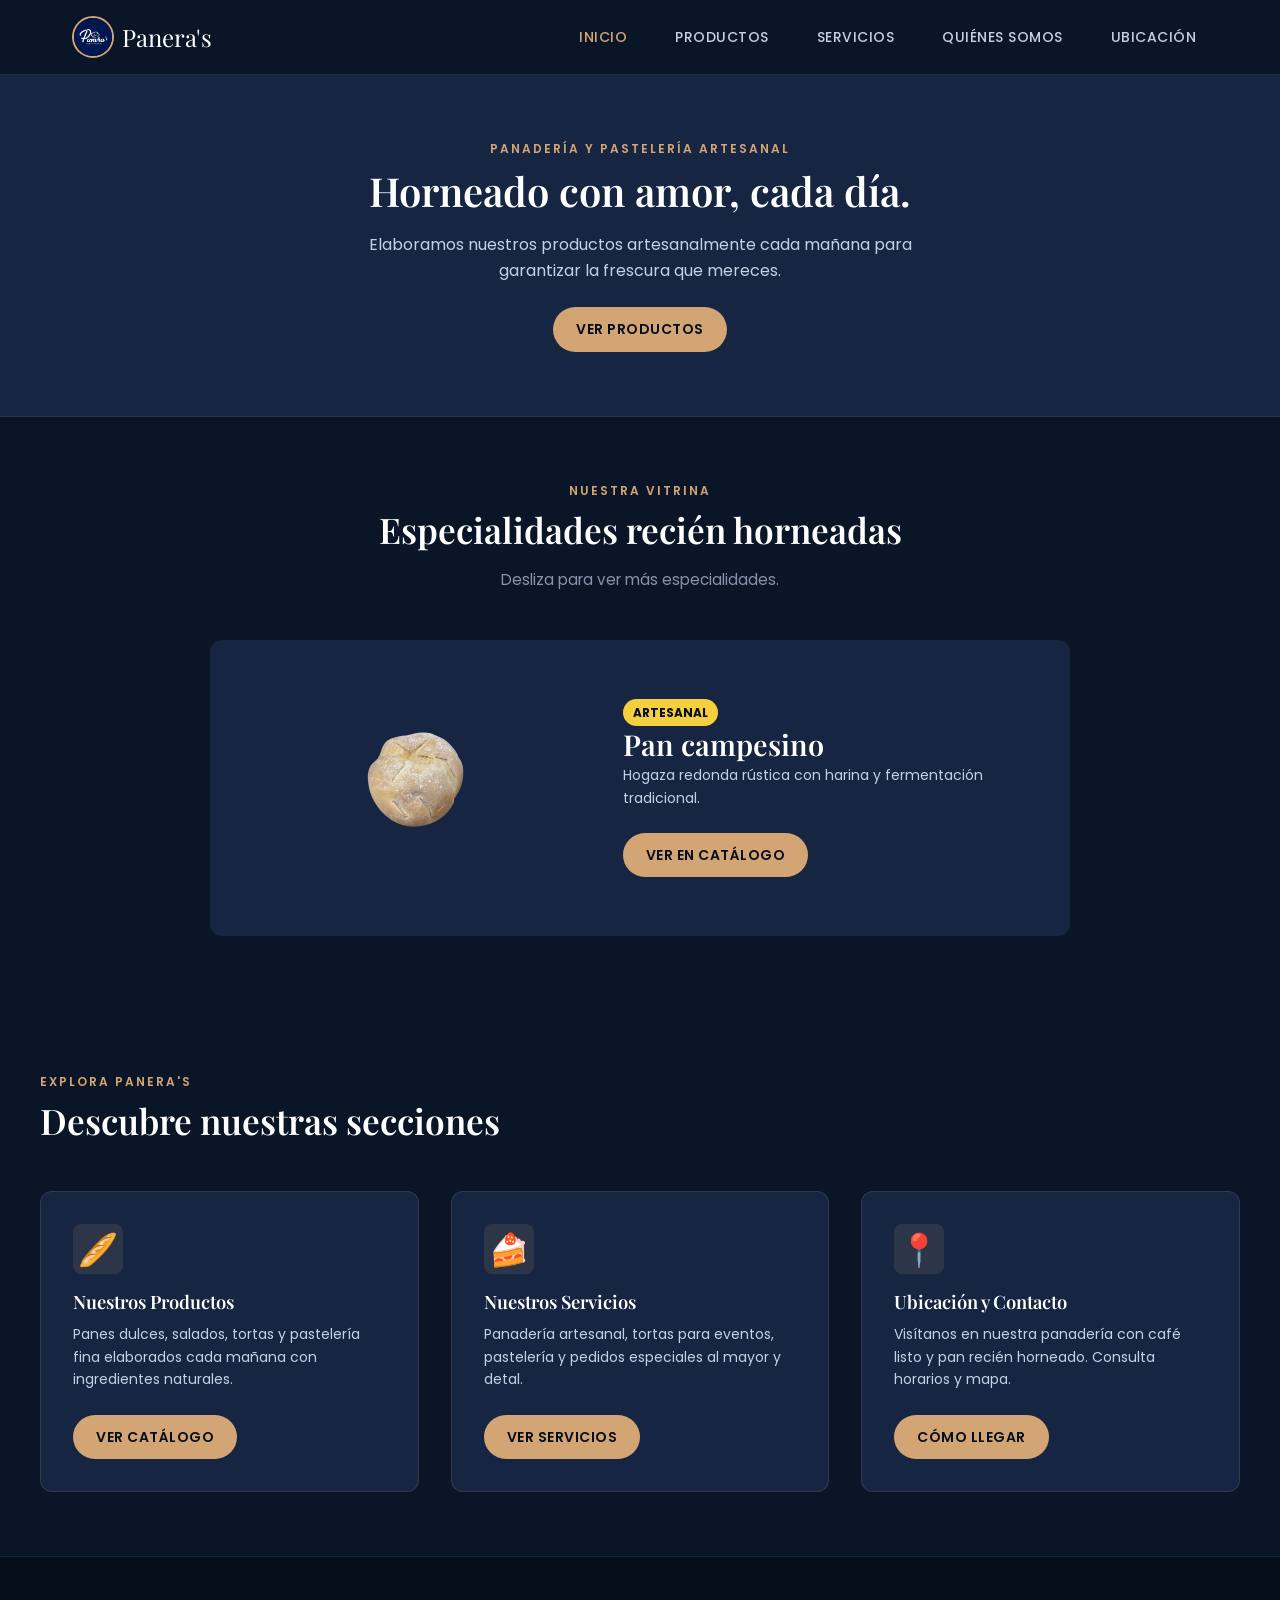
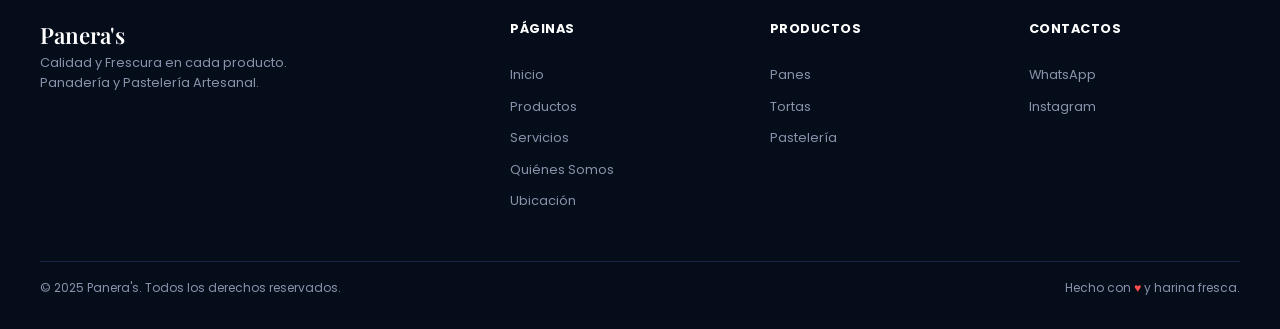
==== commit b4d9a365: "Refactoriza Panera’s en HTML y CSS" ====
--- a/Proyecto Panera/index.html
+++ b/Proyecto Panera/index.html
@@ -1,700 +1,351 @@
-
-<!DOCTYPE html>
-<!-- 
-  Declaración DOCTYPE HTML5 - Indica al navegador que este documento usa HTML5.
-  Es obligatoria y debe ser la primera línea del documento.
--->
+<!doctype html>
 <html lang="es">
-<!-- 
-  Elemento raíz del documento HTML.
-  lang="es": Atributo que define el idioma español para accesibilidad y SEO.
-  Los lectores de pantalla usan esto para pronunciar correctamente el contenido.
--->
-
-<head>
-  <!-- 
-    SECCIÓN HEAD: Contiene metadatos y recursos que no se muestran directamente.
-    Información esencial para navegadores, motores de búsqueda y optimización.
-  -->
-  
-  <meta charset="UTF-8">
-  <!-- 
-    Define la codificación de caracteres UTF-8.
-    Permite mostrar correctamente caracteres especiales (ñ, tildes, símbolos).
-    SIEMPRE debe ser la primera meta etiqueta.
-  -->
-  
-  <meta name="viewport" content="width=device-width, initial-scale=1.0">
-  <!-- 
-    CRUCIAL para diseño responsivo.
-    width=device-width: El ancho de la página coincide con el ancho de la pantalla.
-    initial-scale=1.0: Nivel de zoom inicial al 100%.
-    Sin esto, los sitios se ven mal en móviles.
-  -->
-  
-  <meta name="description" content="Panera's - Panadería y pastelería artesanal. Calidad y frescura en cada producto. Pan artesanal, pasteles y tortas especiales elaborados con amor y harina fresca.">
-  <!-- 
-    Descripción para motores de búsqueda (SEO).
-    Aparece en resultados de Google. Máximo 155-160 caracteres recomendados.
-  -->
-  
-  <meta name="keywords" content="Panera's, panadería artesanal, pastelería, pan fresco, tortas personalizadas, productos artesanales">
-  <!-- 
-    Palabras clave para SEO (menos importante actualmente, pero útil).
-  -->
-  
-  <title>Panera's | Panadería y Pastelería Artesanal</title>
-  <!-- 
-    Título que aparece en la pestaña del navegador y en resultados de búsqueda.
-    CRÍTICO para SEO. Debe ser descriptivo y único (50-60 caracteres ideal).
-  -->
-  
-  <link rel="preconnect" href="https://fonts.googleapis.com">
-  <link rel="preconnect" href="https://fonts.gstatic.com" crossorigin>
-  <link href="https://fonts.googleapis.com/css2?family=Playfair+Display:wght@400;600;700&family=Poppins:wght@300;400;500;600&display=swap" rel="stylesheet">
-  <!-- 
-    Importación de fuentes de Google Fonts.
-    preconnect: Optimiza la conexión anticipada al servidor de fuentes.
-    Playfair Display: Fuente serif elegante para títulos/logo.
-    Poppins: Fuente sans-serif moderna para cuerpo de texto.
-    display=swap: Muestra texto con fuente del sistema mientras carga la web font.
-  -->
-  
-  <link rel="stylesheet" href="style.css">
-  <!-- 
-    Vincula la hoja de estilos CSS externa.
-    rel="stylesheet": Define la relación como hoja de estilos.
-    href: Ruta al archivo CSS (mismo directorio en este caso).
-  -->
-</head>
-
-<body>
-  <!-- 
-    ELEMENTO BODY: Contiene TODO el contenido visible de la página.
-    Solo puede haber un elemento body por documento.
-  -->
-
-  <!-- ========== SECCIÓN 1: ENCABEZADO (HEADER) ========== -->
-  <header class="header">
-    <!-- 
-      Etiqueta semántica HEADER: Representa contenido introductorio o navegacional.
-      Típicamente contiene logo, navegación y herramientas principales.
-      class="header": Clase CSS para aplicar estilos específicos.
-    -->
-    
-    <div class="header__container">
-      <!-- 
-        DIV contenedor: Agrupa elementos relacionados sin significado semántico específico.
-        Usamos nomenclatura BEM (Block Element Modifier):
-        header__container = elemento "container" dentro del bloque "header".
-        BEM facilita mantenimiento y escalabilidad del CSS.
-      -->
-      
-      <div class="header__logo">
-        <!-- Contenedor del logotipo de la panadería -->
-        <h1 class="logo__text">Panera's</h1>
-        <!-- 
-          H1: Encabezado de nivel 1 - El más importante semánticamente.
-          Solo DEBE haber UN h1 por página para SEO y accesibilidad.
-          Representa el tema principal del sitio.
-          Basado en el diseño: fuente script elegante.
-        -->
+  <head>
+    <meta charset="UTF-8" />
+    <meta name="viewport" content="width=device-width, initial-scale=1.0" />
+    <meta name="theme-color" content="#0a1628" />
+    <link rel="icon" type="image/png" href="images/favicon.png" />
+    <link rel="apple-touch-icon" href="images/favicon.png" />
+    <meta
+      name="description"
+      content="Panera's - Panadería y pastelería artesanal. Calidad y frescura en cada producto."
+    />
+    <title>Panera's | Panadería y Pastelería Artesanal</title>
+    <link rel="preconnect" href="https://fonts.googleapis.com" />
+    <link rel="preconnect" href="https://fonts.gstatic.com" crossorigin />
+    <link
+      href="https://fonts.googleapis.com/css2?family=Playfair+Display:wght@600;700&family=Poppins:wght@400;500;600&display=swap"
+      rel="stylesheet"
+    />
+    <link rel="stylesheet" href="css/styles.css" />
+  </head>
+
+  <body>
+    <header class="header">
+      <div class="header__container">
+        <a href="index.html" class="header__logo">
+          <img src="images/logo.jpeg" alt="" class="header__logo-img" />
+          <span class="logo__text">Panera's</span>
+        </a>
+
+        <input
+          type="checkbox"
+          id="menu-toggle"
+          class="header__checkbox"
+          aria-controls="menu-principal"
+        />
+        <label for="menu-toggle" class="header__toggle">Menú</label>
+
+        <nav id="menu-principal" class="header__nav" aria-label="Principal">
+          <ul class="nav__list">
+            <li class="nav__item">
+              <a href="index.html" class="nav__link" aria-current="page"
+                >INICIO</a
+              >
+            </li>
+            <li class="nav__item">
+              <a href="pages/productos.html" class="nav__link">PRODUCTOS</a>
+            </li>
+            <li class="nav__item">
+              <a href="pages/servicios.html" class="nav__link">SERVICIOS</a>
+            </li>
+            <li class="nav__item">
+              <a href="pages/acerca.html" class="nav__link">QUIÉNES SOMOS</a>
+            </li>
+            <li class="nav__item">
+              <a href="pages/contacto.html" class="nav__link">UBICACIÓN</a>
+            </li>
+          </ul>
+        </nav>
       </div>
-
-      <button class="header__toggle" id="menu-toggle" aria-label="Abrir menú">
-        <span class="toggle__bar"></span>
-        <span class="toggle__bar"></span>
-        <span class="toggle__bar"></span>
-      </button>
-      <!-- 
-        Botón de Menú Hamburguesa:
-        Visible solo en dispositivos móviles.
-        Contiene 3 barras que se transformarán en una 'X' al abrirse.
-        aria-label: Mejora la accesibilidad para lectores de pantalla.
-      -->
-
-      <nav class="header__nav">
-        <!-- 
-          NAV: Etiqueta semántica para navegación principal.
-          Indica a navegadores y lectores de pantalla que esto es un menú.
-          Mejora accesibilidad permitiendo saltar directamente al contenido.
-        -->
-        
-        <ul class="nav__list">
-          <!-- 
-            UL: Lista no ordenada (Unordered List).
-            Usado para menús porque representa elementos sin jerarquía numérica.
-            Estructuralmente correcto para navegación.
-          -->
-          
-          <li class="nav__item">
-            <!-- LI: Elemento de lista (List Item) -->
-            <a href="#principal" class="nav__link nav__link--active">PRINCIPAL</a>
-            <!-- 
-              A: Ancla/enlace.
-              href="#principal": Navega a la sección con id="principal".
-              nav__link--active: Modificador BEM que indica el enlace activo actual.
-              Permite destacar visualmente la página/sección actual.
-            -->
-          </li>
-          <li class="nav__item">
-            <a href="#productos" class="nav__link">PRODUCTOS</a>
-          </li>
-          <li class="nav__item">
-            <a href="#nosotros" class="nav__link">QUIÉNES SOMOS</a>
-          </li>
-          <li class="nav__item">
-            <a href="#ubicacion" class="nav__link">UBICACIÓN</a>
-          </li>
-        </ul>
-      </nav>
-
-      <!-- BOTÓN DEL CARRITO: Icono con contador para abrir el panel lateral -->
-      <div class="header__cart">
-        <button class="cart-toggle" id="cart-toggle" aria-label="Ver carrito">
-          <span class="cart-toggle__icon">🛒</span>
-          <span class="cart-toggle__count" id="cart-count">0</span>
-        </button>
+    </header>
+
+    <main>
+      <section class="hero">
+        <div class="hero__container">
+          <p class="hero__breadcrumb">PANADERÍA Y PASTELERÍA ARTESANAL</p>
+          <h1 class="hero__title">Horneado con amor, cada día.</h1>
+          <p class="hero__description">
+            Elaboramos nuestros productos artesanalmente cada mañana para
+            garantizar la frescura que mereces.
+          </p>
+          <div class="hero__actions">
+            <a href="pages/productos.html" class="btn btn--primary"
+              >Ver Productos</a
+            >
+          </div>
+        </div>
+      </section>
+
+      <section class="seccion-carrusel">
+        <div class="productos__container">
+          <div class="seccion-carrusel__header">
+            <p class="productos__breadcrumb">NUESTRA VITRINA</p>
+            <h2 class="productos__title">Especialidades recién horneadas</h2>
+            <p class="productos__subtitle">
+              Desliza para ver más especialidades.
+            </p>
+          </div>
+
+          <section
+            class="carrusel-hero"
+            tabindex="0"
+            aria-label="Especialidades recién horneadas"
+          >
+            <div class="carrusel-hero__slide">
+              <img
+                src="images/panes-salados/pan-campesino-01.webp"
+                alt="Pan campesino"
+                class="carrusel-hero__image"
+              />
+              <div class="carrusel-hero__info">
+                <span class="carrusel-hero__badge">ARTESANAL</span>
+                <h3 class="carrusel-hero__title">Pan campesino</h3>
+                <p class="carrusel-hero__desc">
+                  Hogaza redonda rústica con harina y fermentación tradicional.
+                </p>
+                <a href="pages/productos.html#panes" class="btn btn--primary"
+                  >Ver en Catálogo</a
+                >
+              </div>
+            </div>
+
+            <div class="carrusel-hero__slide">
+              <img
+                src="images/panes-dulces/pan-de-frutas-01.webp"
+                alt="Pan de frutas"
+                class="carrusel-hero__image"
+              />
+              <div class="carrusel-hero__info">
+                <span class="carrusel-hero__badge">DULCE</span>
+                <h3 class="carrusel-hero__title">Pan de frutas</h3>
+                <p class="carrusel-hero__desc">
+                  Trenzado con frutas confitadas y azúcar.
+                </p>
+                <a
+                  href="pages/productos.html#panes-dulces"
+                  class="btn btn--primary"
+                  >Ver en Catálogo</a
+                >
+              </div>
+            </div>
+
+            <div class="carrusel-hero__slide">
+              <img
+                src="images/tortas/torta-de-chocolate-01.webp"
+                alt="Torta de chocolate"
+                class="carrusel-hero__image"
+              />
+              <div class="carrusel-hero__info">
+                <span class="carrusel-hero__badge">ESPECIAL</span>
+                <h3 class="carrusel-hero__title">Torta de chocolate</h3>
+                <p class="carrusel-hero__desc">
+                  Porción húmeda cubierta de chocolate.
+                </p>
+                <a href="pages/productos.html#tortas" class="btn btn--primary"
+                  >Ver en Catálogo</a
+                >
+              </div>
+            </div>
+
+            <div class="carrusel-hero__slide">
+              <img
+                src="images/panes-dulces/pan-de-queso-con-guayaba-01.webp"
+                alt="Pan de queso con guayaba"
+                class="carrusel-hero__image"
+              />
+              <div class="carrusel-hero__info">
+                <span class="carrusel-hero__badge">COMBINADO</span>
+                <h3 class="carrusel-hero__title">Pan de queso con guayaba</h3>
+                <p class="carrusel-hero__desc">
+                  Pan trenzado de queso relleno de guayaba.
+                </p>
+                <a
+                  href="pages/productos.html#panes-dulces"
+                  class="btn btn--primary"
+                  >Ver en Catálogo</a
+                >
+              </div>
+            </div>
+
+            <div class="carrusel-hero__slide">
+              <img
+                src="images/panes-salados/pan-canilla-01.webp"
+                alt="Pan canilla"
+                class="carrusel-hero__image"
+              />
+              <div class="carrusel-hero__info">
+                <span class="carrusel-hero__badge">POPULAR</span>
+                <h3 class="carrusel-hero__title">Pan canilla</h3>
+                <p class="carrusel-hero__desc">
+                  Clásicas barras crujientes recién horneadas.
+                </p>
+                <a
+                  href="pages/productos.html#panes-salados"
+                  class="btn btn--primary"
+                  >Ver en Catálogo</a
+                >
+              </div>
+            </div>
+
+            <div class="carrusel-hero__slide">
+              <img
+                src="images/pasteleria/dona-con-chocolate-01.webp"
+                alt="Dona con chocolate"
+                class="carrusel-hero__image"
+              />
+              <div class="carrusel-hero__info">
+                <span class="carrusel-hero__badge">NUEVO</span>
+                <h3 class="carrusel-hero__title">Dona con chocolate</h3>
+                <p class="carrusel-hero__desc">
+                  Dona con cobertura de chocolate y granas.
+                </p>
+                <a
+                  href="pages/productos.html#pasteleria"
+                  class="btn btn--primary"
+                  >Ver en Catálogo</a
+                >
+              </div>
+            </div>
+          </section>
+        </div>
+      </section>
+
+      <section class="productos">
+        <div class="productos__container">
+          <div class="seccion-carrusel__header">
+            <p class="productos__breadcrumb">EXPLORA PANERA'S</p>
+            <h2 class="productos__title">Descubre nuestras secciones</h2>
+          </div>
+
+          <div class="servicios-grid">
+            <article class="servicio-card">
+              <div class="servicio-card__icon">🥖</div>
+              <h3 class="servicio-card__title">Nuestros Productos</h3>
+              <p class="servicio-card__text">
+                Panes dulces, salados, tortas y pastelería fina elaborados cada
+                mañana con ingredientes naturales.
+              </p>
+              <a href="pages/productos.html" class="btn btn--primary"
+                >Ver Catálogo</a
+              >
+            </article>
+
+            <article class="servicio-card">
+              <div class="servicio-card__icon">🍰</div>
+              <h3 class="servicio-card__title">Nuestros Servicios</h3>
+              <p class="servicio-card__text">
+                Panadería artesanal, tortas para eventos, pastelería y pedidos
+                especiales al mayor y detal.
+              </p>
+              <a href="pages/servicios.html" class="btn btn--primary"
+                >Ver Servicios</a
+              >
+            </article>
+
+            <article class="servicio-card">
+              <div class="servicio-card__icon">📍</div>
+              <h3 class="servicio-card__title">Ubicación y Contacto</h3>
+              <p class="servicio-card__text">
+                Visítanos en nuestra panadería con café listo y pan recién
+                horneado. Consulta horarios y mapa.
+              </p>
+              <a href="pages/contacto.html" class="btn btn--primary"
+                >Cómo Llegar</a
+              >
+            </article>
+          </div>
+        </div>
+      </section>
+    </main>
+
+    <footer class="footer">
+      <div class="footer__container">
+        <div class="footer__top">
+          <div class="footer__brand">
+            <h3 class="footer__logo">Panera's</h3>
+            <p class="footer__tagline">
+              Calidad y Frescura en cada producto.<br />Panadería y Pastelería
+              Artesanal.
+            </p>
+          </div>
+
+          <div class="footer__section">
+            <h4 class="footer__title">PÁGINAS</h4>
+            <ul class="footer__links">
+              <li><a href="index.html" class="footer__link">Inicio</a></li>
+              <li>
+                <a href="pages/productos.html" class="footer__link"
+                  >Productos</a
+                >
+              </li>
+              <li>
+                <a href="pages/servicios.html" class="footer__link"
+                  >Servicios</a
+                >
+              </li>
+              <li>
+                <a href="pages/acerca.html" class="footer__link"
+                  >Quiénes Somos</a
+                >
+              </li>
+              <li>
+                <a href="pages/contacto.html" class="footer__link">Ubicación</a>
+              </li>
+            </ul>
+          </div>
+
+          <div class="footer__section">
+            <h4 class="footer__title">PRODUCTOS</h4>
+            <ul class="footer__links">
+              <li>
+                <a href="pages/productos.html#panes" class="footer__link"
+                  >Panes</a
+                >
+              </li>
+              <li>
+                <a href="pages/productos.html#tortas" class="footer__link"
+                  >Tortas</a
+                >
+              </li>
+              <li>
+                <a href="pages/productos.html#pasteleria" class="footer__link"
+                  >Pastelería</a
+                >
+              </li>
+            </ul>
+          </div>
+
+          <div class="footer__section">
+            <h4 class="footer__title">CONTACTOS</h4>
+            <ul class="footer__links">
+              <li>
+                <a href="https://wa.me/+584228507289" class="footer__link"
+                  >WhatsApp</a
+                >
+              </li>
+              <li>
+                <a
+                  href="https://www.instagram.com/panerasca"
+                  class="footer__link"
+                  >Instagram</a
+                >
+              </li>
+            </ul>
+          </div>
+        </div>
+
+        <div class="footer__divider"></div>
+
+        <div class="footer__bottom">
+          <p class="footer__copyright">
+            &copy; 2025 Panera's. Todos los derechos reservados.
+          </p>
+          <p class="footer__credit">
+            Hecho con <span class="footer__heart">♥</span> y harina fresca.
+          </p>
+        </div>
       </div>
-    </div>
-  </header>
-
-  <!-- ========== SECCIÓN 2: CONTENIDO PRINCIPAL ========== -->
-  <main class="main">
-    <!-- 
-      MAIN: Etiqueta semántica para el contenido principal.
-      Solo DEBE haber UN main por página.
-      No incluir header, footer, nav, aside repetidos del sitio.
-      Crucial para accesibilidad: los lectores de pantalla pueden saltar directamente aquí.
-    -->
-
-    <!-- ========== SECCIÓN PRINCIPAL/HERO ========== -->
-    <section id="principal" class="hero">
-      <!-- 
-        SECTION: Agrupa contenido temático relacionado.
-        id="principal": Permite navegación desde el menú (#principal).
-        Los IDs DEBEN ser únicos en toda la página.
-        Basado en imagen 5: sección hero con título grande y descripción.
-      -->
-      
-      <div class="hero__container">
-        <p class="hero__breadcrumb">NUESTROS PRODUCTOS</p>
-        <!-- 
-          Breadcrumb: Miga de pan, indica ubicación en la jerarquía del sitio.
-          Visible en la imagen 5 como texto pequeño sobre el título.
-        -->
-        
-        <h2 class="hero__title">Horneado con amor, cada día.</h2>
-        <!-- 
-          H2: Encabezado de nivel 2.
-          Jerarquía correcta: h1 > h2 > h3 > h4 > h5 > h6.
-          No saltarse niveles para accesibilidad y SEO.
-          Basado en diseño: tipografía serif elegante.
-        -->
-        
-        <p class="hero__description">
-          Elaboramos nuestros productos artesanalmente cada mañana para 
-          garantizar la frescura que mereces.
-        </p>
-        <!-- 
-          P: Párrafo de texto.
-          Etiqueta básica pero esencial para contenido textual.
-          Mantiene semántica clara del documento.
-        -->
-      </div>
-    </section>
-
-    <!-- ========== SECCIÓN 3: PRODUCTOS ========== -->
-    <section id="productos" class="productos">
-      <!-- 
-        Sección basada en imagen 4: grid de productos con tarjetas.
-        Cada producto tiene icono ilustrativo, nombre, descripción y precio.
-      -->
-      
-      <div class="productos__container">
-        <!-- Contenedor para aplicar ancho máximo y centrado -->
-
-        <!-- Producto 1: Pan Artesanal -->
-        <article class="producto-card">
-          <!-- 
-            ARTICLE: Contenido independiente y auto-contenido.
-            Puede ser sindicado/reutilizado independientemente.
-            Apropiado para posts, productos, comentarios.
-            Cada producto es una unidad independiente = article.
-          -->
-          
-          <div class="producto-card__badge producto-card__badge--popular">POPULAR</div>
-          <!-- 
-            Badge basado en imagen 5: etiqueta circular/pill amarilla.
-            Modificador --popular para el badge de "Popular".
-          -->
-          
-          <div class="producto-card__icon">
-            <img src="icon-pan-artesanal.png" alt="Ilustración de rebanada de pan artesanal" class="producto-card__image">
-            <!-- 
-              IMG: Elemento de imagen.
-              src: Fuente/ruta de la imagen (ícono ilustrativo del producto).
-              alt: CRÍTICO para accesibilidad. Describe la imagen para:
-                - Lectores de pantalla (usuarios con discapacidad visual)
-                - Cuando la imagen no carga
-                - SEO de imágenes
-              Debe ser descriptivo del contenido visual, no genérico.
-            -->
-          </div>
-          
-          <div class="producto-card__content">
-            <h3 class="producto-card__title">Pan Canilla</h3>
-            <!-- 
-              H3: Subtítulo dentro de la sección.
-              Mantiene jerarquía: section > article > h3.
-            -->
-            
-            <p class="producto-card__description">
-              Elaborado con ingredientes naturales y masa madre, nuestro pan 
-              canilla ofrece sabor y textura únicos en cada mordisco.
-            </p>
-            
-            <p class="producto-card__price">$1.00</p>
-            <!-- Precio actualizado para el carrito -->
-            
-            <button class="producto-card__button add-to-cart" 
-                    data-id="1" 
-                    data-nombre="Pan Canilla" 
-                    data-precio="1.10" 
-                    data-imagen="icon-pan-artesanal.png">
-              AÑADIR AL CARRITO
-            </button>
-            <!-- 
-              Botón de añadir al carrito:
-              data-attributes: Permiten guardar información del producto directamente 
-              en el HTML para que JavaScript pueda leerla fácilmente.
-            -->
-          </div>
-        </article>
-
-        <!-- Producto 2: Croissant Clásico -->
-        <article class="producto-card">
-          <div class="producto-card__icon">
-            <img src="icon-croissant.png" alt="Ilustración de croissant dorado" class="producto-card__image">
-          </div>
-          
-          <div class="producto-card__content">
-            <h3 class="producto-card__title">Croissant Clásico</h3>
-            <p class="producto-card__description">
-              Hojaldrado perfecto con mantequilla francesa. Crujiente por fuera 
-              y suave en el interior, ideal para desayunar.
-            </p>
-            <p class="producto-card__price">$2.75</p>
-            <button class="producto-card__button add-to-cart" 
-                    data-id="2" 
-                    data-nombre="Croissant Clásico" 
-                    data-precio="2.75" 
-                    data-imagen="icon-croissant.png">
-              AÑADIR AL CARRITO
-            </button>
-          </div>
-        </article>
-
-        <!-- Producto 3: Tortas Personalizadas -->
-        <article class="producto-card">
-          <div class="producto-card__badge producto-card__badge--especial">ESPECIAL</div>
-          <!-- Badge "ESPECIAL" como en imagen 4 -->
-          
-          <div class="producto-card__icon">
-            <img src="icon-torta.png" alt="Ilustración de torta de cumpleaños" class="producto-card__image">
-          </div>
-          
-          <div class="producto-card__content">
-            <h3 class="producto-card__title">Tortas Personalizadas</h3>
-            <p class="producto-card__description">
-              Creamos la torta perfecta para tu celebración. Diseños únicos 
-              adaptados a tus gustos y necesidades.
-            </p>
-            <p class="producto-card__price">$25.00</p>
-            <button class="producto-card__button add-to-cart" 
-                    data-id="3" 
-                    data-nombre="Tortas Personalizadas" 
-                    data-precio="25.00" 
-                    data-imagen="icon-torta.png">
-              AÑADIR AL CARRITO
-            </button>
-          </div>
-        </article>
-
-        <!-- Producto 4: Cupcakes -->
-        <article class="producto-card">
-          <div class="producto-card__icon">
-            <img src="icon-cupcake.png" alt="Ilustración de cupcake con frosting" class="producto-card__image">
-          </div>
-          
-          <div class="producto-card__content">
-            <h3 class="producto-card__title">Cupcakes</h3>
-            <p class="producto-card__description">
-              Deliciosos cupcakes en variedad de sabores con decoraciones 
-              artísticas. Perfectos para cualquier ocasión.
-            </p>
-            <p class="producto-card__price">$3.50</p>
-            <button class="producto-card__button add-to-cart" 
-                    data-id="4" 
-                    data-nombre="Cupcakes" 
-                    data-precio="3.50" 
-                    data-imagen="icon-cupcake.png">
-              AÑADIR AL CARRITO
-            </button>
-          </div>
-        </article>
-
-        <!-- Producto 5: Baguette Francesa -->
-        <article class="producto-card">
-          <div class="producto-card__icon">
-            <img src="icon-baguette.png" alt="Ilustración de baguette francesa" class="producto-card__image">
-          </div>
-          
-          <div class="producto-card__content">
-            <h3 class="producto-card__title">Baguette Francesa</h3>
-            <p class="producto-card__description">
-              Auténtica receta francesa con corteza crujiente dorada. 
-              Perfecta para acompañar tus comidas.
-            </p>
-            <p class="producto-card__price">$3.00</p>
-            <button class="producto-card__button add-to-cart" 
-                    data-id="5" 
-                    data-nombre="Baguette Francesa" 
-                    data-precio="3.00" 
-                    data-imagen="icon-baguette.png">
-              AÑADIR AL CARRITO
-            </button>
-          </div>
-        </article>
-
-        <!-- Producto 6: Cheesecake del Día -->
-        <article class="producto-card">
-          <div class="producto-card__badge producto-card__badge--nuevo">NUEVO</div>
-          <!-- Badge "NUEVO" como en imagen 4 -->
-          
-          <div class="producto-card__icon">
-            <img src="icon-cheesecake.png" alt="Ilustración de porción de cheesecake" class="producto-card__image">
-          </div>
-          
-          <div class="producto-card__content">
-            <h3 class="producto-card__title">Cheesecake del Día</h3>
-            <p class="producto-card__description">
-              Suave y cremoso cheesecake con sabores rotativos. 
-              Pregunta por el sabor de hoy.
-            </p>
-            <p class="producto-card__price">$4.50</p>
-            <button class="producto-card__button add-to-cart" 
-                    data-id="6" 
-                    data-nombre="Cheesecake del Día" 
-                    data-precio="4.50" 
-                    data-imagen="icon-cheesecake.png">
-              AÑADIR AL CARRITO
-            </button>
-          </div>
-        </article>
-      </div>
-    </section>
-
-    <!-- ========== SECCIÓN 4: QUIÉNES SOMOS ========== -->
-    <section id="nosotros" class="nosotros">
-      <!-- 
-        Basada en imagen 3: layout de dos columnas.
-        Izquierda: imagen/ilustración con badge circular.
-        Derecha: texto descriptivo con tags/pills.
-      -->
-      
-      <div class="nosotros__container">
-        <div class="nosotros__image-wrapper">
-          <!-- Contenedor de imagen/ilustración -->
-          <div class="nosotros__image-placeholder">
-            <img src="illustration-bread.png" alt="Ilustración estilizada de baguette artesanal" class="nosotros__illustration">
-          </div>
-          
-          <div class="nosotros__badge">
-            <!-- Badge circular "100% ARTESANAL" como en imagen 3 -->
-            <span class="badge__text">100%<br>ARTESANAL</span>
-            <!-- 
-              BR: Salto de línea (Break).
-              Usado aquí porque el badge tiene texto en dos líneas.
-              Uso apropiado para texto corto con formato específico.
-            -->
-          </div>
-        </div>
-
-        <div class="nosotros__content">
-          <h2 class="nosotros__title">
-            Más que una panadería, <span class="nosotros__title--highlight">un lugar de encuentro</span>
-          </h2>
-          <!-- 
-            SPAN: Contenedor en línea sin significado semántico.
-            Útil para aplicar estilos a porciones de texto.
-            Aquí: resaltar parte del título con color dorado/script.
-          -->
-          
-          <p class="nosotros__text">
-            Desde nuestros inicios, hemos cultivado más que masa madre: cultivamos 
-            vínculos con nuestra comunidad. Creemos en el amor por el pan bien hecho, 
-            en ingredientes frescos y naturales, y en respetar los tiempos de 
-            fermentación que cada receta merece.
-          </p>
-          
-          <p class="nosotros__text">
-            Cada pieza que sale de nuestro horno lleva el cuidado de manos expertas 
-            y la pasión de generaciones dedicadas al arte de la panadería. Porque 
-            sabemos que el verdadero sabor se construye con tiempo, paciencia y amor.
-          </p>
-
-          <div class="nosotros__tags">
-            <!-- 
-              Tags/pills como en imagen 3.
-              Representan valores clave de la panadería.
-            -->
-            <span class="tag">♦ Ingredientes frescos</span>
-            <span class="tag">♦ Recetas artesanales</span>
-            <span class="tag">♦ Horneado diario</span>
-            <span class="tag">♦ Con amor familiar</span>
-            <!-- 
-              ♦ Símbolo de diamante como en el diseño original.
-              Alternativa Unicode: ◆ o usar íconos de fuentes.
-            -->
-          </div>
-        </div>
-      </div>
-    </section>
-
-    <!-- ========== SECCIÓN 5: UBICACIÓN ========== -->
-    <section id="ubicacion" class="ubicacion">
-      <!-- 
-        Basada en imagen 2: layout dos columnas.
-        Izquierda: información de contacto con íconos.
-        Derecha: mapa interactivo con botón.
-      -->
-      
-      <div class="ubicacion__container">
-        <div class="ubicacion__header">
-          <p class="ubicacion__breadcrumb">DÓNDE ENCONTRARNOS</p>
-          <h2 class="ubicacion__title">Visítanos</h2>
-          <p class="ubicacion__subtitle">
-            Te esperamos con el pan recién salido del horno y el café listo.
-          </p>
-        </div>
-
-        <div class="ubicacion__content">
-          <div class="ubicacion__info">
-            <!-- Columna izquierda: información de contacto -->
-            
-            <div class="info-item">
-              <div class="info-item__icon">📍</div>
-              <!-- 
-                Emoji como ícono visual.
-                Alternativa profesional: usar fuentes de íconos como Font Awesome.
-                Para producción: considerar compatibilidad entre navegadores.
-              -->
-              
-              <div class="info-item__content">
-                <h3 class="info-item__title">Dirección</h3>
-                <p class="info-item__text">
-                  Calle Principal #123<br>
-                  Tu Ciudad, País
-                </p>
-              </div>
-            </div>
-
-            <div class="info-item">
-              <div class="info-item__icon">🕐</div>
-              <div class="info-item__content">
-                <h3 class="info-item__title">Horario de atención</h3>
-                <p class="info-item__text">
-                  <strong>Lunes — Viernes:</strong> 6:00 am — 8:00 pm<br>
-                  <strong>Sábados y Domingos:</strong> 6:00 am — 2:00 pm
-                </p>
-                <!-- 
-                  STRONG: Importancia/énfasis fuerte.
-                  Semánticamente indica importancia (diferente de <b> que solo es negrita visual).
-                  Usado aquí para días de la semana que son clave informativa.
-                -->
-              </div>
-            </div>
-
-            <div class="info-item">
-              <div class="info-item__icon">📞</div>
-              <div class="info-item__content">
-                <h3 class="info-item__title">Teléfono / WhatsApp</h3>
-                <p class="info-item__text">
-                  <a href="tel:+000000000000" class="info-item__link">+00 000 000 0000</a>
-                </p>
-                <!-- 
-                  tel: protocolo para números de teléfono.
-                  Al hacer clic en móviles, abre el marcador con el número.
-                  Mejora experiencia de usuario en dispositivos táctiles.
-                -->
-              </div>
-            </div>
-
-            <div class="info-item">
-              <h3 class="info-item__title">Redes sociales</h3>
-              <div class="social-links">
-                <a href="https://wa.me/000000000000" target="_blank" rel="noopener noreferrer" class="social-link">WhatsApp</a>
-                <a href="https://instagram.com/paneras" target="_blank" rel="noopener noreferrer" class="social-link">Instagram</a>
-                <a href="https://facebook.com/paneras" target="_blank" rel="noopener noreferrer" class="social-link">Facebook</a>
-              </div>
-              <!-- 
-                target="_blank": Abre en nueva pestaña.
-                rel="noopener noreferrer": SEGURIDAD CRÍTICA.
-                  - noopener: Previene acceso al window.opener (vulnerabilidad de seguridad)
-                  - noreferrer: No envía información de página de referencia
-                Siempre usar JUNTOS con target="_blank".
-                Protege contra ataques de phishing y acceso no autorizado.
-              -->
-            </div>
-          </div>
-
-          <div class="ubicacion__map">
-            <!-- Columna derecha: mapa -->
-            <div class="map-container">
-              <div class="map-placeholder">
-                <!-- 
-                  Placeholder para mapa embebido.
-                  En producción real: usar iframe de Google Maps.
-                  Ejemplo:
-                  <iframe src="https://www.google.com/maps/embed?pb=..." 
-                          width="600" height="450" 
-                          style="border:0;" 
-                          allowfullscreen="" 
-                          loading="lazy">
-                  </iframe>
-                -->
-                <div class="map-pin">📍</div>
-                <p class="map-label">Panera's — Tu Ciudad</p>
-              </div>
-              
-              <a href="https://maps.app.goo.gl/e5KPZiz4AhXhAvXV7?g_st=it" target="_blank" rel="noopener noreferrer" class="map-button">
-                ABRIR EN GOOGLE MAPS
-              </a>
-              <!-- Botón para abrir mapa en aplicación externa -->
-            </div>
-          </div>
-        </div>
-      </div>
-    </section>
-  </main>
-
-  <!-- ========== PIE DE PÁGINA (FOOTER) ========== -->
-  <footer class="footer">
-    <!-- 
-      FOOTER: Información de cierre/pie de página.
-      Típicamente contiene copyright, enlaces legales, info de contacto.
-      Basado en imagen 1: tres columnas con secciones, productos, contacto.
-    -->
-    
-    <div class="footer__container">
-      <div class="footer__top">
-        <div class="footer__brand">
-          <h3 class="footer__logo">Panera's</h3>
-          <!-- Logo/marca en el footer -->
-          <p class="footer__tagline">
-            Calidad y Frescura en cada producto.<br>
-            Panadería y Pastelería Artesanal.
-          </p>
-        </div>
-
-        <div class="footer__section">
-          <h4 class="footer__title">SECCIONES</h4>
-          <!-- 
-            H4: Título de subsección en el footer.
-            Mantiene jerarquía semántica correcta.
-          -->
-          <ul class="footer__links">
-            <!-- 
-              Lista no ordenada para enlaces de navegación.
-              Estructura semántica apropiada.
-            -->
-            <li><a href="#principal" class="footer__link">Principal</a></li>
-            <li><a href="#productos" class="footer__link">Productos</a></li>
-            <li><a href="#nosotros" class="footer__link">Quiénes Somos</a></li>
-            <li><a href="#ubicacion" class="footer__link">Ubicación</a></li>
-          </ul>
-        </div>
-
-        <div class="footer__section">
-          <h4 class="footer__title">PRODUCTOS</h4>
-          <ul class="footer__links">
-            <li><a href="#productos" class="footer__link">Panadería</a></li>
-            <li><a href="#productos" class="footer__link">Pastelería</a></li>
-            <li><a href="#productos" class="footer__link">Tortas Especiales</a></li>
-            <li><a href="#productos" class="footer__link">Pedidos</a></li>
-          </ul>
-        </div>
-
-        <div class="footer__section">
-          <h4 class="footer__title">CONTACTO</h4>
-          <ul class="footer__links">
-            <li><a href="https://wa.me/000000000000" class="footer__link">WhatsApp</a></li>
-            <li><a href="https://instagram.com" class="footer__link">Instagram</a></li>
-            <li><a href="https://facebook.com" class="footer__link">Facebook</a></li>
-          </ul>
-        </div>
-      </div>
-
-      <div class="footer__divider"></div>
-      <!-- 
-        Línea divisoria horizontal.
-        Separación visual entre contenido principal del footer y copyright.
-      -->
-
-      <div class="footer__bottom">
-        <p class="footer__copyright">
-          &copy; 2025 Panera's. Todos los derechos reservados.
-        </p>
-        <!-- 
-          &copy; Entidad HTML para el símbolo ©.
-          Alternativa: usar directamente © en UTF-8.
-          Las entidades HTML garantizan compatibilidad universal.
-        -->
-        
-        <p class="footer__credit">
-          Hecho con <span class="footer__heart">♥</span> y harina fresca.
-        </p>
-        <!-- Mensaje personalizado como en imagen 1 -->
-      </div>
-    </div>
-  </footer>
-
-  <!-- ========== CARRITO LATERAL (SIDEBAR) ========== -->
-  <aside class="cart-sidebar" id="cart-sidebar">
-    <!-- Overlay para cerrar el carrito al hacer clic fuera -->
-    <div class="cart-sidebar__overlay" id="cart-overlay"></div>
-    
-    <div class="cart-sidebar__content">
-      <div class="cart-sidebar__header">
-        <h2 class="cart-sidebar__title">Tu Carrito</h2>
-        <button class="cart-sidebar__close" id="cart-close">&times;</button>
-      </div>
-
-      <!-- Lista de productos añadidos (se llena con JS) -->
-      <div class="cart-sidebar__items" id="cart-items">
-        <!-- Aquí aparecerán los productos dinámicamente -->
-        <p class="cart-empty-msg">Tu carrito está vacío</p>
-      </div>
-
-      <div class="cart-sidebar__footer">
-        <div class="cart-total">
-          <span>Total:</span>
-          <span id="cart-total-price">$0.00</span>
-        </div>
-        <button class="cart-checkout-btn" id="checkout-btn">
-          PEDIR POR WHATSAPP 📱
-        </button>
-      </div>
-    </div>
-  </aside>
-
-  <!-- ========== SCRIPTS DE FUNCIONALIDAD ========== -->
-  <script src="script.js"></script>
-
-</body>
+    </footer>
+  </body>
 </html>
-```
-
----
-
--- a/Proyecto Panera/css/styles.css
+++ b/Proyecto Panera/css/styles.css
@@ -0,0 +1,771 @@
+/* Panera's · Estilos base, componentes y layout */
+:root {
+  --color-primary: #0a1628;
+  --color-primary-dark: #060d1a;
+  --color-primary-light: #162642;
+  --color-accent: #d4a574;
+  --color-accent-light: #e6c499;
+  --color-badge-popular: #f4d03f;
+  --color-badge-especial: #d4a574;
+  --color-text-primary: #fff;
+  --color-text-secondary: #c5d0e6;
+  --color-text-muted: #8893ab;
+  --rgb-accent: 212, 165, 116;
+  --font-primary: "Poppins", sans-serif;
+  --font-secondary: "Playfair Display", serif;
+  --spacing-xs: 0.5rem;
+  --spacing-sm: 1rem;
+  --spacing-md: 1.5rem;
+  --spacing-lg: 2rem;
+  --spacing-xl: 3rem;
+  --spacing-2xl: 4rem;
+  --border-radius-sm: 4px;
+  --border-radius-md: 8px;
+  --border-radius-lg: 12px;
+  --border-radius-xl: 16px;
+  --border-radius-full: 50px;
+  --container-max-width: 1200px;
+  --container-padding: 2rem;
+}
+
+/* Reset y base */
+*,
+*::before,
+*::after {
+  margin: 0;
+  padding: 0;
+  box-sizing: border-box;
+}
+html {
+  font-size: 16px;
+  scroll-padding-top: 85px;
+  color-scheme: dark;
+}
+body {
+  font-family: var(--font-primary);
+  line-height: 1.6;
+  color: var(--color-text-secondary);
+  background-color: var(--color-primary);
+  min-height: 100vh;
+  display: flex;
+  flex-direction: column;
+}
+main {
+  flex: 1 0 auto;
+}
+img {
+  max-width: 100%;
+  height: auto;
+  display: block;
+}
+a {
+  color: inherit;
+  text-decoration: none;
+}
+ul {
+  list-style: none;
+}
+h1,
+h2,
+h3,
+h4,
+h5 {
+  font-family: var(--font-secondary);
+  font-weight: 600;
+  line-height: 1.25;
+  color: var(--color-text-primary);
+  margin-bottom: var(--spacing-sm);
+}
+h1 {
+  font-size: clamp(1.8rem, 4vw, 2.5rem);
+}
+h2 {
+  font-size: clamp(1.5rem, 3.2vw, 2.2rem);
+}
+h3 {
+  font-size: clamp(1.25rem, 2.4vw, 1.8rem);
+}
+h4 {
+  font-size: 1.35rem;
+}
+h5 {
+  font-size: 1.1rem;
+}
+p {
+  margin-bottom: var(--spacing-sm);
+}
+strong {
+  color: var(--color-text-primary);
+}
+
+/* Contenedores y secciones compartidas */
+.header__container,
+.productos__container,
+.nosotros__container,
+.servicios__container,
+.ubicacion__container,
+.footer__container {
+  max-width: var(--container-max-width);
+  margin: 0 auto;
+}
+.seccion-carrusel,
+.productos,
+.nosotros,
+.servicios,
+.ubicacion,
+.page-header {
+  padding: var(--spacing-2xl) var(--container-padding);
+}
+
+/* Header & Nav */
+.header {
+  position: sticky;
+  top: 0;
+  background-color: var(--color-primary);
+  z-index: 1000;
+  padding: var(--spacing-sm) 0;
+  border-bottom: 1px solid rgba(var(--rgb-accent), 0.15);
+}
+.header__container {
+  display: flex;
+  justify-content: space-between;
+  align-items: center;
+  padding: 0 var(--container-padding);
+}
+.header__logo {
+  display: flex;
+  align-items: center;
+  gap: var(--spacing-xs);
+}
+.header__logo-img {
+  width: 42px;
+  height: 42px;
+  border-radius: 50%;
+  object-fit: cover;
+  border: 2px solid var(--color-accent);
+}
+.logo__text {
+  font-family: var(--font-secondary);
+  font-size: 1.5rem;
+  color: var(--color-text-primary);
+  margin-bottom: 0;
+}
+.nav__list {
+  display: flex;
+  gap: var(--spacing-md);
+  align-items: center;
+}
+.nav__link {
+  font-size: 0.875rem;
+  font-weight: 500;
+  color: var(--color-text-secondary);
+  text-transform: uppercase;
+  letter-spacing: 0.5px;
+  padding: 6px 12px;
+  border-radius: var(--border-radius-sm);
+  position: relative;
+}
+.nav__link:hover,
+.nav__link[aria-current="page"] {
+  color: var(--color-accent);
+}
+.nav__link:hover {
+  background-color: rgba(var(--rgb-accent), 0.12);
+}
+
+/* Botones */
+.btn {
+  display: inline-flex;
+  align-items: center;
+  justify-content: center;
+  padding: 10px 22px;
+  border-radius: var(--border-radius-full);
+  font-size: 0.875rem;
+  font-weight: 600;
+  text-transform: uppercase;
+  letter-spacing: 0.5px;
+  cursor: pointer;
+  border: 1px solid transparent;
+}
+.btn--primary {
+  background-color: var(--color-accent);
+  color: var(--color-primary-dark);
+}
+.btn--primary:hover {
+  background-color: var(--color-accent-light);
+}
+.btn--outline {
+  background-color: transparent;
+  color: var(--color-text-primary);
+  border-color: rgba(var(--rgb-accent), 0.4);
+}
+.btn--outline:hover {
+  background-color: rgba(var(--rgb-accent), 0.15);
+  border-color: var(--color-accent);
+}
+
+/* Hero */
+.hero {
+  min-height: 20rem;
+  display: flex;
+  align-items: center;
+  justify-content: center;
+  text-align: center;
+  padding: var(--spacing-2xl) var(--container-padding);
+  background: var(--color-primary-light);
+  border-bottom: 1px solid rgba(var(--rgb-accent), 0.1);
+}
+.hero__container {
+  max-width: 850px;
+  margin: 0 auto;
+}
+.hero__breadcrumb,
+.page-header__breadcrumb,
+.productos__breadcrumb {
+  font-size: 0.75rem;
+  font-weight: 600;
+  color: var(--color-accent);
+  text-transform: uppercase;
+  letter-spacing: 2px;
+  margin-bottom: var(--spacing-xs);
+}
+.hero__title {
+  margin-bottom: var(--spacing-sm);
+}
+.hero__description {
+  max-width: 620px;
+  margin: 0 auto var(--spacing-md);
+  color: var(--color-text-secondary);
+}
+.hero__actions {
+  display: flex;
+  gap: var(--spacing-md);
+  justify-content: center;
+  flex-wrap: wrap;
+}
+
+/* Carrusel uno por uno */
+.seccion-carrusel {
+  background-color: var(--color-primary);
+  text-align: center;
+}
+.seccion-carrusel__header {
+  margin-bottom: var(--spacing-xl);
+}
+.carrusel-hero {
+  max-width: 860px;
+  margin-inline: auto;
+}
+.carrusel-hero__slide {
+  flex: 0 0 100%;
+  border-radius: var(--border-radius-lg);
+  background: var(--color-primary-light);
+  display: grid;
+  grid-template-columns: 1fr 1.2fr;
+  align-items: center;
+  gap: var(--spacing-lg);
+  padding: var(--spacing-xl);
+  text-align: left;
+}
+.carrusel-hero__image {
+  width: 100%;
+  height: 200px;
+  object-fit: contain;
+}
+.carrusel-hero__badge {
+  display: inline-block;
+  align-self: flex-start;
+  background-color: var(--color-badge-popular);
+  color: var(--color-primary-dark);
+  font-size: 0.75rem;
+  font-weight: 700;
+  padding: 4px 10px;
+  border-radius: var(--border-radius-full);
+}
+.carrusel-hero__title {
+  margin-bottom: 2px;
+}
+.carrusel-hero__desc {
+  font-size: 0.875rem;
+  color: var(--color-text-secondary);
+  margin-bottom: var(--spacing-md);
+}
+
+/* Page header */
+.page-header {
+  text-align: center;
+  background: var(--color-primary-light);
+  border-bottom: 1px solid rgba(var(--rgb-accent), 0.12);
+}
+.page-header__container {
+  max-width: 750px;
+  margin: 0 auto;
+}
+.page-header__subtitle,
+.productos__subtitle {
+  color: var(--color-text-muted);
+  font-size: 0.95rem;
+}
+
+/* Productos y carruseles */
+.categoria {
+  margin-bottom: var(--spacing-2xl);
+}
+.categoria__title {
+  padding-left: var(--spacing-sm);
+  border-left: 4px solid var(--color-accent);
+  margin-bottom: var(--spacing-md);
+}
+.subcategoria {
+  margin-bottom: var(--spacing-xl);
+}
+.subcategoria__title {
+  font-family: var(--font-primary);
+  font-size: 1.1rem;
+  font-weight: 600;
+  color: var(--color-accent);
+  text-transform: uppercase;
+  letter-spacing: 0.5px;
+  margin-bottom: var(--spacing-sm);
+}
+.producto-card {
+  background: var(--color-primary-light);
+  border-radius: var(--border-radius-lg);
+  padding: var(--spacing-md);
+  display: flex;
+  flex-direction: column;
+  align-items: center;
+  text-align: center;
+  gap: var(--spacing-xs);
+  position: relative;
+  border: 1px solid rgba(var(--rgb-accent), 0.12);
+  flex: 0 0 250px;
+}
+.producto-card__badge {
+  position: absolute;
+  top: 12px;
+  right: 12px;
+  padding: 3px 8px;
+  border-radius: var(--border-radius-full);
+  font-size: 0.7rem;
+  font-weight: 700;
+  color: var(--color-primary-dark);
+}
+.producto-card__badge--popular,
+.producto-card__badge--nuevo {
+  background-color: var(--color-badge-popular);
+}
+.producto-card__badge--especial {
+  background-color: var(--color-badge-especial);
+}
+.producto-card__image {
+  width: 100%;
+  height: 140px;
+  object-fit: contain;
+}
+.producto-card__title {
+  font-size: 1rem;
+  margin-bottom: 2px;
+}
+.producto-card__description {
+  font-size: 0.8rem;
+  color: var(--color-text-muted);
+  margin-bottom: 0;
+  line-height: 1.4;
+}
+
+/* Nosotros */
+.nosotros {
+  background-color: var(--color-primary-dark);
+}
+.nosotros__container {
+  display: grid;
+  grid-template-columns: 1fr 1fr;
+  gap: var(--spacing-2xl);
+  align-items: center;
+}
+.nosotros__image-wrapper {
+  position: relative;
+}
+.nosotros__image-placeholder {
+  background-color: var(--color-primary-light);
+  border-radius: var(--border-radius-xl);
+  padding: var(--spacing-lg);
+  display: flex;
+  justify-content: center;
+  align-items: center;
+  border: 1px solid rgba(var(--rgb-accent), 0.15);
+}
+.nosotros__illustration {
+  max-height: 320px;
+}
+.nosotros__badge {
+  position: absolute;
+  bottom: -15px;
+  right: -15px;
+  width: 100px;
+  height: 100px;
+  background-color: var(--color-accent);
+  color: var(--color-primary);
+  border-radius: 50%;
+  display: flex;
+  justify-content: center;
+  align-items: center;
+  text-align: center;
+  font-weight: 700;
+  font-size: 0.75rem;
+}
+.nosotros__content {
+  display: flex;
+  flex-direction: column;
+  gap: var(--spacing-sm);
+}
+.nosotros__title--highlight {
+  color: var(--color-accent);
+  font-style: italic;
+}
+.nosotros__tags {
+  display: flex;
+  flex-wrap: wrap;
+  gap: var(--spacing-xs);
+  margin-top: var(--spacing-xs);
+}
+.tag {
+  background-color: rgba(var(--rgb-accent), 0.1);
+  color: var(--color-accent);
+  padding: 4px 14px;
+  border-radius: var(--border-radius-full);
+  font-size: 0.75rem;
+  border: 1px solid rgba(var(--rgb-accent), 0.25);
+}
+.pilares-grid {
+  display: grid;
+  grid-template-columns: repeat(3, 1fr);
+  gap: var(--spacing-md);
+  margin-top: var(--spacing-xl);
+}
+.pilar-card {
+  background: var(--color-primary-light);
+  padding: var(--spacing-lg);
+  border-radius: var(--border-radius-lg);
+  border: 1px solid rgba(var(--rgb-accent), 0.15);
+  text-align: center;
+}
+.pilar-card__icon {
+  font-size: 2rem;
+  margin-bottom: var(--spacing-xs);
+}
+.pilar-card__title {
+  font-size: 1.1rem;
+  margin-bottom: 4px;
+}
+.pilar-card__text {
+  font-size: 0.85rem;
+  color: var(--color-text-muted);
+  margin-bottom: 0;
+}
+
+/* Servicios */
+.servicios-grid {
+  display: grid;
+  grid-template-columns: repeat(auto-fit, minmax(min(100%, 280px), 1fr));
+  gap: var(--spacing-lg);
+}
+.servicio-card {
+  background: var(--color-primary-light);
+  border-radius: var(--border-radius-lg);
+  padding: var(--spacing-lg);
+  border: 1px solid rgba(var(--rgb-accent), 0.15);
+  display: flex;
+  flex-direction: column;
+  gap: var(--spacing-xs);
+}
+.servicio-card__icon {
+  font-size: 2rem;
+  width: 50px;
+  height: 50px;
+  background-color: rgba(var(--rgb-accent), 0.12);
+  border-radius: var(--border-radius-md);
+  display: flex;
+  align-items: center;
+  justify-content: center;
+  margin-bottom: var(--spacing-xs);
+}
+.servicio-card__title {
+  font-size: 1.15rem;
+  margin-bottom: 2px;
+}
+.servicio-card__text {
+  font-size: 0.875rem;
+  color: var(--color-text-secondary);
+}
+.servicio-card__features li {
+  font-size: 0.75rem;
+  color: var(--color-accent-light);
+}
+
+/* Ubicación y contacto */
+.ubicacion__content {
+  display: grid;
+  grid-template-columns: 1fr 1fr;
+  gap: var(--spacing-2xl);
+  align-items: start;
+}
+.ubicacion__info {
+  display: flex;
+  flex-direction: column;
+  gap: var(--spacing-md);
+}
+.info-item {
+  display: flex;
+  gap: var(--spacing-md);
+}
+.info-item__icon {
+  font-size: 1.3rem;
+  background-color: rgba(var(--rgb-accent), 0.12);
+  width: 44px;
+  height: 44px;
+  display: flex;
+  align-items: center;
+  justify-content: center;
+  border-radius: var(--border-radius-md);
+  flex-shrink: 0;
+}
+.info-item__title {
+  font-size: 0.95rem;
+  font-weight: 600;
+  margin-bottom: 2px;
+}
+.info-item__text {
+  font-size: 0.85rem;
+  color: var(--color-text-secondary);
+  margin-bottom: 0;
+}
+.social-links {
+  display: flex;
+  flex-wrap: wrap;
+  gap: var(--spacing-xs);
+  margin-top: 4px;
+}
+.social-link {
+  background-color: var(--color-primary-light);
+  color: var(--color-text-secondary);
+  padding: 8px 14px;
+  border-radius: var(--border-radius-sm);
+  font-size: 0.8rem;
+  border: 1px solid rgba(var(--rgb-accent), 0.15);
+}
+.social-link:hover {
+  background-color: var(--color-accent);
+  color: var(--color-primary-dark);
+}
+.ubicacion__map {
+  width: 100%;
+}
+.map-container {
+  background-color: var(--color-primary-dark);
+  border-radius: var(--border-radius-lg);
+  padding: var(--spacing-sm);
+  border: 1px solid var(--color-primary-light);
+}
+.map-button {
+  display: block;
+  text-align: center;
+  background-color: var(--color-accent);
+  color: var(--color-primary);
+  padding: 10px;
+  border-radius: var(--border-radius-md);
+  font-weight: 600;
+  font-size: 0.85rem;
+}
+
+/* CTA banner */
+.cta-banner {
+  padding: var(--spacing-xl) var(--container-padding);
+  background: var(--color-primary-light);
+  border-top: 1px solid rgba(var(--rgb-accent), 0.15);
+  border-bottom: 1px solid rgba(var(--rgb-accent), 0.15);
+  text-align: center;
+}
+.cta-banner__container {
+  max-width: 650px;
+  margin: 0 auto;
+}
+.cta-banner__title {
+  margin-bottom: 4px;
+}
+.cta-banner__text {
+  color: var(--color-text-secondary);
+  font-size: 0.9rem;
+  margin-bottom: var(--spacing-md);
+}
+
+/* Footer */
+.footer {
+  background-color: var(--color-primary-dark);
+  padding: var(--spacing-2xl) var(--container-padding) var(--spacing-sm);
+  border-top: 1px solid var(--color-primary-light);
+  margin-top: auto;
+}
+.footer__top {
+  display: grid;
+  grid-template-columns: 2fr 1fr 1fr 1fr;
+  gap: var(--spacing-xl);
+  margin-bottom: var(--spacing-xl);
+}
+.footer__logo {
+  font-size: 1.4rem;
+  margin-bottom: 4px;
+}
+.footer__tagline {
+  font-size: 0.8rem;
+  color: var(--color-text-muted);
+}
+.footer__title {
+  font-family: var(--font-primary);
+  font-size: 0.8rem;
+  font-weight: 700;
+  letter-spacing: 0.5px;
+  text-transform: uppercase;
+  margin-bottom: var(--spacing-md);
+  color: var(--color-text-primary);
+}
+.footer__links {
+  display: flex;
+  flex-direction: column;
+  gap: 6px;
+}
+.footer__link {
+  font-size: 0.8rem;
+  color: var(--color-text-muted);
+}
+.footer__link:hover {
+  color: var(--color-accent);
+}
+.footer__divider {
+  height: 1px;
+  background-color: var(--color-primary-light);
+  margin-bottom: var(--spacing-sm);
+}
+.footer__bottom {
+  display: flex;
+  justify-content: space-between;
+  align-items: center;
+  font-size: 0.75rem;
+  color: var(--color-text-muted);
+}
+.footer__heart {
+  color: #ff4d4d;
+}
+
+/* Galerías desplazables con ratón, teclado o pantalla táctil */
+.carrusel-hero,
+.carrusel-productos {
+  display: flex;
+  gap: var(--spacing-sm);
+  overflow-x: auto;
+  padding-bottom: var(--spacing-xs);
+}
+
+:focus-visible {
+  outline: 2px solid var(--color-accent-light);
+  outline-offset: 3px;
+}
+
+.header__checkbox,
+.header__toggle {
+  display: none;
+}
+
+.servicio-card .btn {
+  align-self: flex-start;
+  margin-top: auto;
+}
+
+.map-container iframe {
+  display: block;
+  width: 100%;
+  border: 0;
+  border-radius: var(--border-radius-md);
+  margin-bottom: var(--spacing-xs);
+}
+
+/* Navegación y columnas en pantallas pequeñas */
+@media (max-width: 992px) {
+  .header {
+    position: static;
+  }
+  html {
+    scroll-padding-top: 0;
+  }
+  .header__container {
+    flex-wrap: wrap;
+  }
+  .header__checkbox {
+    display: block;
+    position: absolute;
+    width: 1px;
+    height: 1px;
+    clip-path: inset(50%);
+  }
+  .header__toggle {
+    display: block;
+    padding: 8px 14px;
+    border: 1px solid var(--color-accent);
+    border-radius: var(--border-radius-md);
+    color: var(--color-accent);
+    cursor: pointer;
+  }
+  .header__checkbox:focus-visible + .header__toggle {
+    outline: 2px solid var(--color-accent-light);
+    outline-offset: 3px;
+  }
+  .header__nav {
+    display: none;
+    flex-basis: 100%;
+    padding-top: var(--spacing-sm);
+  }
+  .header__checkbox:checked ~ .header__nav {
+    display: block;
+  }
+  .nav__list {
+    align-items: stretch;
+    flex-direction: column;
+    gap: 0;
+  }
+  .nav__link {
+    display: block;
+    padding: 10px;
+  }
+  .footer__top {
+    grid-template-columns: 1fr 1fr;
+  }
+}
+
+@media (max-width: 768px) {
+  :root {
+    --container-padding: 1rem;
+    --spacing-2xl: 2.5rem;
+  }
+  .carrusel-hero__slide {
+    grid-template-columns: 1fr;
+    text-align: center;
+    padding: var(--spacing-sm);
+    gap: var(--spacing-xs);
+  }
+  .carrusel-hero__image {
+    height: 160px;
+  }
+  .nosotros__container,
+  .ubicacion__content,
+  .pilares-grid,
+  .footer__top {
+    grid-template-columns: 1fr;
+    gap: var(--spacing-lg);
+  }
+  .footer__bottom {
+    flex-direction: column;
+    gap: var(--spacing-xs);
+    text-align: center;
+  }
+}
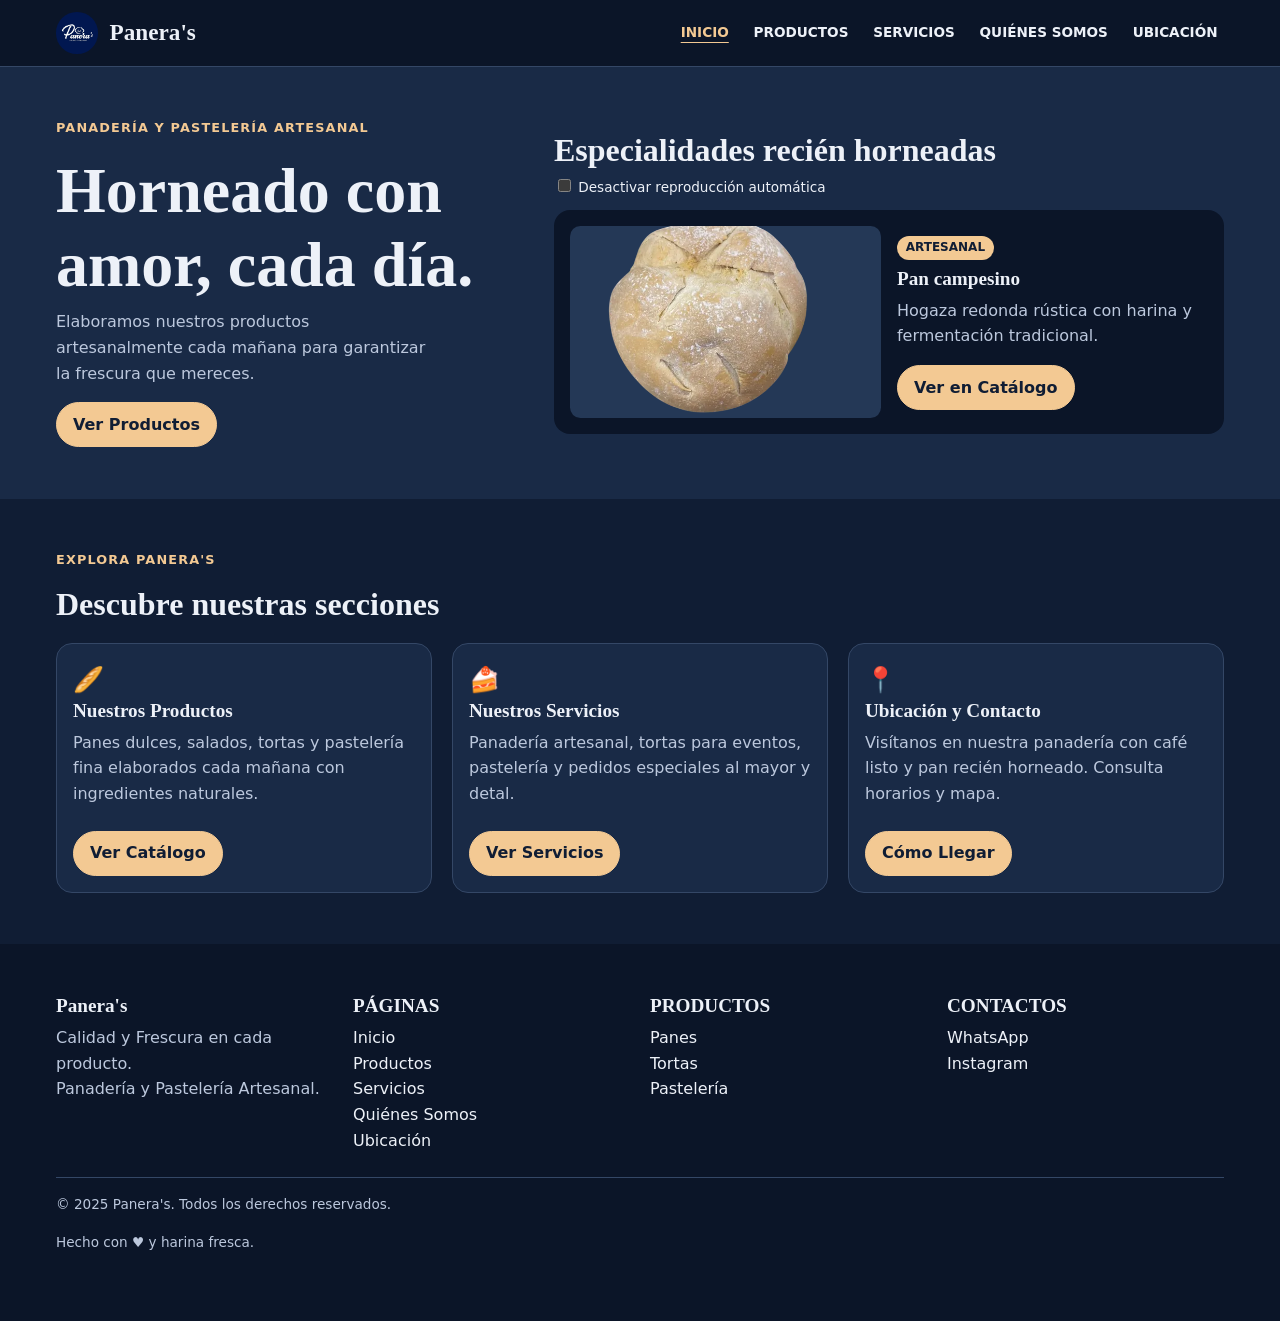
==== commit 5cf611b4: "Simplifica el código y recupera la vitrina automática" ====
--- a/Proyecto Panera/index.html
+++ b/Proyecto Panera/index.html
@@ -3,7 +3,7 @@
   <head>
     <meta charset="UTF-8" />
     <meta name="viewport" content="width=device-width, initial-scale=1.0" />
-    <meta name="theme-color" content="#0a1628" />
+    <meta name="theme-color" content="#101d34" />
     <link rel="icon" type="image/png" href="images/favicon.png" />
     <link rel="apple-touch-icon" href="images/favicon.png" />
     <meta
@@ -11,49 +11,36 @@
       content="Panera's - Panadería y pastelería artesanal. Calidad y frescura en cada producto."
     />
     <title>Panera's | Panadería y Pastelería Artesanal</title>
-    <link rel="preconnect" href="https://fonts.googleapis.com" />
-    <link rel="preconnect" href="https://fonts.gstatic.com" crossorigin />
-    <link
-      href="https://fonts.googleapis.com/css2?family=Playfair+Display:wght@600;700&family=Poppins:wght@400;500;600&display=swap"
-      rel="stylesheet"
-    />
     <link rel="stylesheet" href="css/styles.css" />
   </head>
 
   <body>
-    <header class="header">
-      <div class="header__container">
-        <a href="index.html" class="header__logo">
-          <img src="images/logo.jpeg" alt="" class="header__logo-img" />
-          <span class="logo__text">Panera's</span>
+    <header>
+      <div class="contenedor barra">
+        <a href="index.html" class="marca">
+          <img src="images/logo.jpeg" alt="" />
+          <span>Panera's</span>
         </a>
 
-        <input
-          type="checkbox"
-          id="menu-toggle"
-          class="header__checkbox"
-          aria-controls="menu-principal"
-        />
-        <label for="menu-toggle" class="header__toggle">Menú</label>
-
-        <nav id="menu-principal" class="header__nav" aria-label="Principal">
-          <ul class="nav__list">
-            <li class="nav__item">
-              <a href="index.html" class="nav__link" aria-current="page"
-                >INICIO</a
-              >
-            </li>
-            <li class="nav__item">
-              <a href="pages/productos.html" class="nav__link">PRODUCTOS</a>
-            </li>
-            <li class="nav__item">
-              <a href="pages/servicios.html" class="nav__link">SERVICIOS</a>
-            </li>
-            <li class="nav__item">
-              <a href="pages/acerca.html" class="nav__link">QUIÉNES SOMOS</a>
-            </li>
-            <li class="nav__item">
-              <a href="pages/contacto.html" class="nav__link">UBICACIÓN</a>
+        <input type="checkbox" id="menu-toggle" class="menu-control" aria-controls="menu-principal" />
+        <label for="menu-toggle" class="menu-etiqueta">Menú</label>
+
+        <nav id="menu-principal" aria-label="Principal">
+          <ul class="enlaces">
+            <li>
+              <a href="index.html" aria-current="page">INICIO</a>
+            </li>
+            <li>
+              <a href="pages/productos.html">PRODUCTOS</a>
+            </li>
+            <li>
+              <a href="pages/servicios.html">SERVICIOS</a>
+            </li>
+            <li>
+              <a href="pages/acerca.html">QUIÉNES SOMOS</a>
+            </li>
+            <li>
+              <a href="pages/contacto.html">UBICACIÓN</a>
             </li>
           </ul>
         </nav>
@@ -61,289 +48,192 @@
     </header>
 
     <main>
-      <section class="hero">
-        <div class="hero__container">
-          <p class="hero__breadcrumb">PANADERÍA Y PASTELERÍA ARTESANAL</p>
-          <h1 class="hero__title">Horneado con amor, cada día.</h1>
-          <p class="hero__description">
-            Elaboramos nuestros productos artesanalmente cada mañana para
-            garantizar la frescura que mereces.
-          </p>
-          <div class="hero__actions">
-            <a href="pages/productos.html" class="btn btn--primary"
-              >Ver Productos</a
+      <section class="portada">
+        <div class="contenedor columnas">
+          <div class="presentacion">
+            <p class="ceja">PANADERÍA Y PASTELERÍA ARTESANAL</p>
+            <h1>Horneado con amor, cada día.</h1>
+            <p>
+              Elaboramos nuestros productos artesanalmente cada mañana para garantizar la frescura que
+              mereces.
+            </p>
+            <div class="acciones">
+              <a href="pages/productos.html" class="btn">Ver Productos</a>
+            </div>
+          </div>
+          <div class="vitrina-bloque">
+            <h2>Especialidades recién horneadas</h2>
+            <label class="modo-carrusel"
+              ><input type="checkbox" id="carrusel-manual" /> Desactivar reproducción automática</label
             >
+            <section class="carrusel vitrina" tabindex="0" aria-label="Especialidades recién horneadas">
+              <div class="diapositivas">
+                <div class="destacado">
+                  <img src="images/panes-salados/pan-campesino-01.webp" alt="Pan campesino" />
+                  <div>
+                    <span class="etiqueta">ARTESANAL</span>
+                    <h3>Pan campesino</h3>
+                    <p>Hogaza redonda rústica con harina y fermentación tradicional.</p>
+                    <a href="pages/productos.html#panes-salados" class="btn">Ver en Catálogo</a>
+                  </div>
+                </div>
+
+                <div class="destacado">
+                  <img src="images/panes-dulces/pan-de-frutas-01.webp" alt="Pan de frutas" />
+                  <div>
+                    <span class="etiqueta">DULCE</span>
+                    <h3>Pan de frutas</h3>
+                    <p>Trenzado con frutas confitadas y azúcar.</p>
+                    <a href="pages/productos.html#panes-dulces" class="btn">Ver en Catálogo</a>
+                  </div>
+                </div>
+
+                <div class="destacado">
+                  <img src="images/tortas/torta-de-chocolate-01.webp" alt="Torta de chocolate" />
+                  <div>
+                    <span class="etiqueta">ESPECIAL</span>
+                    <h3>Torta de chocolate</h3>
+                    <p>Porción húmeda cubierta de chocolate.</p>
+                    <a href="pages/productos.html#tortas" class="btn">Ver en Catálogo</a>
+                  </div>
+                </div>
+
+                <div class="destacado">
+                  <img
+                    src="images/panes-dulces/pan-de-queso-con-guayaba-01.webp"
+                    alt="Pan de queso con guayaba"
+                  />
+                  <div>
+                    <span class="etiqueta">COMBINADO</span>
+                    <h3>Pan de queso con guayaba</h3>
+                    <p>Pan trenzado de queso relleno de guayaba.</p>
+                    <a href="pages/productos.html#panes-dulces" class="btn">Ver en Catálogo</a>
+                  </div>
+                </div>
+
+                <div class="destacado">
+                  <img src="images/panes-salados/pan-canilla-01.webp" alt="Pan canilla" />
+                  <div>
+                    <span class="etiqueta">POPULAR</span>
+                    <h3>Pan canilla</h3>
+                    <p>Clásicas barras crujientes recién horneadas.</p>
+                    <a href="pages/productos.html#panes-salados" class="btn">Ver en Catálogo</a>
+                  </div>
+                </div>
+
+                <div class="destacado">
+                  <img src="images/pasteleria/dona-con-chocolate-01.webp" alt="Dona con chocolate" />
+                  <div>
+                    <span class="etiqueta">NUEVO</span>
+                    <h3>Dona con chocolate</h3>
+                    <p>Dona con cobertura de chocolate y granas.</p>
+                    <a href="pages/productos.html#pasteleria" class="btn">Ver en Catálogo</a>
+                  </div>
+                </div>
+              </div>
+            </section>
           </div>
         </div>
       </section>
 
-      <section class="seccion-carrusel">
-        <div class="productos__container">
-          <div class="seccion-carrusel__header">
-            <p class="productos__breadcrumb">NUESTRA VITRINA</p>
-            <h2 class="productos__title">Especialidades recién horneadas</h2>
-            <p class="productos__subtitle">
-              Desliza para ver más especialidades.
-            </p>
-          </div>
-
-          <section
-            class="carrusel-hero"
-            tabindex="0"
-            aria-label="Especialidades recién horneadas"
-          >
-            <div class="carrusel-hero__slide">
-              <img
-                src="images/panes-salados/pan-campesino-01.webp"
-                alt="Pan campesino"
-                class="carrusel-hero__image"
-              />
-              <div class="carrusel-hero__info">
-                <span class="carrusel-hero__badge">ARTESANAL</span>
-                <h3 class="carrusel-hero__title">Pan campesino</h3>
-                <p class="carrusel-hero__desc">
-                  Hogaza redonda rústica con harina y fermentación tradicional.
-                </p>
-                <a href="pages/productos.html#panes" class="btn btn--primary"
-                  >Ver en Catálogo</a
-                >
-              </div>
-            </div>
-
-            <div class="carrusel-hero__slide">
-              <img
-                src="images/panes-dulces/pan-de-frutas-01.webp"
-                alt="Pan de frutas"
-                class="carrusel-hero__image"
-              />
-              <div class="carrusel-hero__info">
-                <span class="carrusel-hero__badge">DULCE</span>
-                <h3 class="carrusel-hero__title">Pan de frutas</h3>
-                <p class="carrusel-hero__desc">
-                  Trenzado con frutas confitadas y azúcar.
-                </p>
-                <a
-                  href="pages/productos.html#panes-dulces"
-                  class="btn btn--primary"
-                  >Ver en Catálogo</a
-                >
-              </div>
-            </div>
-
-            <div class="carrusel-hero__slide">
-              <img
-                src="images/tortas/torta-de-chocolate-01.webp"
-                alt="Torta de chocolate"
-                class="carrusel-hero__image"
-              />
-              <div class="carrusel-hero__info">
-                <span class="carrusel-hero__badge">ESPECIAL</span>
-                <h3 class="carrusel-hero__title">Torta de chocolate</h3>
-                <p class="carrusel-hero__desc">
-                  Porción húmeda cubierta de chocolate.
-                </p>
-                <a href="pages/productos.html#tortas" class="btn btn--primary"
-                  >Ver en Catálogo</a
-                >
-              </div>
-            </div>
-
-            <div class="carrusel-hero__slide">
-              <img
-                src="images/panes-dulces/pan-de-queso-con-guayaba-01.webp"
-                alt="Pan de queso con guayaba"
-                class="carrusel-hero__image"
-              />
-              <div class="carrusel-hero__info">
-                <span class="carrusel-hero__badge">COMBINADO</span>
-                <h3 class="carrusel-hero__title">Pan de queso con guayaba</h3>
-                <p class="carrusel-hero__desc">
-                  Pan trenzado de queso relleno de guayaba.
-                </p>
-                <a
-                  href="pages/productos.html#panes-dulces"
-                  class="btn btn--primary"
-                  >Ver en Catálogo</a
-                >
-              </div>
-            </div>
-
-            <div class="carrusel-hero__slide">
-              <img
-                src="images/panes-salados/pan-canilla-01.webp"
-                alt="Pan canilla"
-                class="carrusel-hero__image"
-              />
-              <div class="carrusel-hero__info">
-                <span class="carrusel-hero__badge">POPULAR</span>
-                <h3 class="carrusel-hero__title">Pan canilla</h3>
-                <p class="carrusel-hero__desc">
-                  Clásicas barras crujientes recién horneadas.
-                </p>
-                <a
-                  href="pages/productos.html#panes-salados"
-                  class="btn btn--primary"
-                  >Ver en Catálogo</a
-                >
-              </div>
-            </div>
-
-            <div class="carrusel-hero__slide">
-              <img
-                src="images/pasteleria/dona-con-chocolate-01.webp"
-                alt="Dona con chocolate"
-                class="carrusel-hero__image"
-              />
-              <div class="carrusel-hero__info">
-                <span class="carrusel-hero__badge">NUEVO</span>
-                <h3 class="carrusel-hero__title">Dona con chocolate</h3>
-                <p class="carrusel-hero__desc">
-                  Dona con cobertura de chocolate y granas.
-                </p>
-                <a
-                  href="pages/productos.html#pasteleria"
-                  class="btn btn--primary"
-                  >Ver en Catálogo</a
-                >
-              </div>
-            </div>
-          </section>
-        </div>
-      </section>
-
       <section class="productos">
-        <div class="productos__container">
-          <div class="seccion-carrusel__header">
-            <p class="productos__breadcrumb">EXPLORA PANERA'S</p>
-            <h2 class="productos__title">Descubre nuestras secciones</h2>
-          </div>
-
-          <div class="servicios-grid">
-            <article class="servicio-card">
-              <div class="servicio-card__icon">🥖</div>
-              <h3 class="servicio-card__title">Nuestros Productos</h3>
-              <p class="servicio-card__text">
-                Panes dulces, salados, tortas y pastelería fina elaborados cada
-                mañana con ingredientes naturales.
+        <div class="contenedor">
+          <div class="encabezado">
+            <p class="ceja">EXPLORA PANERA'S</p>
+            <h2>Descubre nuestras secciones</h2>
+          </div>
+
+          <div class="cuadricula">
+            <article class="tarjeta">
+              <div class="icono">🥖</div>
+              <h3>Nuestros Productos</h3>
+              <p>
+                Panes dulces, salados, tortas y pastelería fina elaborados cada mañana con ingredientes
+                naturales.
               </p>
-              <a href="pages/productos.html" class="btn btn--primary"
-                >Ver Catálogo</a
-              >
+              <a href="pages/productos.html" class="btn">Ver Catálogo</a>
             </article>
 
-            <article class="servicio-card">
-              <div class="servicio-card__icon">🍰</div>
-              <h3 class="servicio-card__title">Nuestros Servicios</h3>
-              <p class="servicio-card__text">
-                Panadería artesanal, tortas para eventos, pastelería y pedidos
-                especiales al mayor y detal.
+            <article class="tarjeta">
+              <div class="icono">🍰</div>
+              <h3>Nuestros Servicios</h3>
+              <p>
+                Panadería artesanal, tortas para eventos, pastelería y pedidos especiales al mayor y detal.
               </p>
-              <a href="pages/servicios.html" class="btn btn--primary"
-                >Ver Servicios</a
-              >
+              <a href="pages/servicios.html" class="btn">Ver Servicios</a>
             </article>
 
-            <article class="servicio-card">
-              <div class="servicio-card__icon">📍</div>
-              <h3 class="servicio-card__title">Ubicación y Contacto</h3>
-              <p class="servicio-card__text">
-                Visítanos en nuestra panadería con café listo y pan recién
-                horneado. Consulta horarios y mapa.
+            <article class="tarjeta">
+              <div class="icono">📍</div>
+              <h3>Ubicación y Contacto</h3>
+              <p>
+                Visítanos en nuestra panadería con café listo y pan recién horneado. Consulta horarios y mapa.
               </p>
-              <a href="pages/contacto.html" class="btn btn--primary"
-                >Cómo Llegar</a
-              >
+              <a href="pages/contacto.html" class="btn">Cómo Llegar</a>
             </article>
           </div>
         </div>
       </section>
     </main>
 
-    <footer class="footer">
-      <div class="footer__container">
-        <div class="footer__top">
-          <div class="footer__brand">
-            <h3 class="footer__logo">Panera's</h3>
-            <p class="footer__tagline">
-              Calidad y Frescura en cada producto.<br />Panadería y Pastelería
-              Artesanal.
-            </p>
-          </div>
-
-          <div class="footer__section">
-            <h4 class="footer__title">PÁGINAS</h4>
-            <ul class="footer__links">
-              <li><a href="index.html" class="footer__link">Inicio</a></li>
-              <li>
-                <a href="pages/productos.html" class="footer__link"
-                  >Productos</a
-                >
-              </li>
-              <li>
-                <a href="pages/servicios.html" class="footer__link"
-                  >Servicios</a
-                >
-              </li>
-              <li>
-                <a href="pages/acerca.html" class="footer__link"
-                  >Quiénes Somos</a
-                >
-              </li>
-              <li>
-                <a href="pages/contacto.html" class="footer__link">Ubicación</a>
+    <footer>
+      <div class="contenedor">
+        <div class="pie-columnas">
+          <div>
+            <h3>Panera's</h3>
+            <p>Calidad y Frescura en cada producto.<br />Panadería y Pastelería Artesanal.</p>
+          </div>
+
+          <div>
+            <h4>PÁGINAS</h4>
+            <ul>
+              <li><a href="index.html">Inicio</a></li>
+              <li>
+                <a href="pages/productos.html">Productos</a>
+              </li>
+              <li>
+                <a href="pages/servicios.html">Servicios</a>
+              </li>
+              <li>
+                <a href="pages/acerca.html">Quiénes Somos</a>
+              </li>
+              <li>
+                <a href="pages/contacto.html">Ubicación</a>
               </li>
             </ul>
           </div>
 
-          <div class="footer__section">
-            <h4 class="footer__title">PRODUCTOS</h4>
-            <ul class="footer__links">
-              <li>
-                <a href="pages/productos.html#panes" class="footer__link"
-                  >Panes</a
-                >
-              </li>
-              <li>
-                <a href="pages/productos.html#tortas" class="footer__link"
-                  >Tortas</a
-                >
-              </li>
-              <li>
-                <a href="pages/productos.html#pasteleria" class="footer__link"
-                  >Pastelería</a
-                >
+          <div>
+            <h4>PRODUCTOS</h4>
+            <ul>
+              <li>
+                <a href="pages/productos.html#panes">Panes</a>
+              </li>
+              <li>
+                <a href="pages/productos.html#tortas">Tortas</a>
+              </li>
+              <li>
+                <a href="pages/productos.html#pasteleria">Pastelería</a>
               </li>
             </ul>
           </div>
 
-          <div class="footer__section">
-            <h4 class="footer__title">CONTACTOS</h4>
-            <ul class="footer__links">
-              <li>
-                <a href="https://wa.me/+584228507289" class="footer__link"
-                  >WhatsApp</a
-                >
-              </li>
-              <li>
-                <a
-                  href="https://www.instagram.com/panerasca"
-                  class="footer__link"
-                  >Instagram</a
-                >
+          <div>
+            <h4>CONTACTOS</h4>
+            <ul>
+              <li>
+                <a href="https://wa.me/+584228507289">WhatsApp</a>
+              </li>
+              <li>
+                <a href="https://www.instagram.com/panerasca">Instagram</a>
               </li>
             </ul>
           </div>
         </div>
 
-        <div class="footer__divider"></div>
-
-        <div class="footer__bottom">
-          <p class="footer__copyright">
-            &copy; 2025 Panera's. Todos los derechos reservados.
-          </p>
-          <p class="footer__credit">
-            Hecho con <span class="footer__heart">♥</span> y harina fresca.
-          </p>
+        <div class="pie-legal">
+          <p>&copy; 2025 Panera's. Todos los derechos reservados.</p>
+          <p>Hecho con ♥ y harina fresca.</p>
         </div>
       </div>
     </footer>
--- a/Proyecto Panera/css/styles.css
+++ b/Proyecto Panera/css/styles.css
@@ -1,771 +1,458 @@
-/* Panera's · Estilos base, componentes y layout */
 :root {
-  --color-primary: #0a1628;
-  --color-primary-dark: #060d1a;
-  --color-primary-light: #162642;
-  --color-accent: #d4a574;
-  --color-accent-light: #e6c499;
-  --color-badge-popular: #f4d03f;
-  --color-badge-especial: #d4a574;
-  --color-text-primary: #fff;
-  --color-text-secondary: #c5d0e6;
-  --color-text-muted: #8893ab;
-  --rgb-accent: 212, 165, 116;
-  --font-primary: "Poppins", sans-serif;
-  --font-secondary: "Playfair Display", serif;
-  --spacing-xs: 0.5rem;
-  --spacing-sm: 1rem;
-  --spacing-md: 1.5rem;
-  --spacing-lg: 2rem;
-  --spacing-xl: 3rem;
-  --spacing-2xl: 4rem;
-  --border-radius-sm: 4px;
-  --border-radius-md: 8px;
-  --border-radius-lg: 12px;
-  --border-radius-xl: 16px;
-  --border-radius-full: 50px;
-  --container-max-width: 1200px;
-  --container-padding: 2rem;
-}
-
-/* Reset y base */
-*,
-*::before,
-*::after {
+  --fondo: #101d34;
+  --panel: #192a46;
+  --texto: #edf1f8;
+  --suave: #bcc8dd;
+  --acento: #f3c993;
+  --borde: #344766;
+  --radio: 1rem;
+}
+
+* {
+  box-sizing: border-box;
+}
+
+html {
+  color-scheme: dark;
+  scroll-padding-top: 5rem;
+}
+
+body {
   margin: 0;
-  padding: 0;
-  box-sizing: border-box;
-}
-html {
-  font-size: 16px;
-  scroll-padding-top: 85px;
-  color-scheme: dark;
-}
-body {
-  font-family: var(--font-primary);
-  line-height: 1.6;
-  color: var(--color-text-secondary);
-  background-color: var(--color-primary);
-  min-height: 100vh;
-  display: flex;
-  flex-direction: column;
-}
-main {
-  flex: 1 0 auto;
-}
+  font:
+    1rem/1.6 system-ui,
+    sans-serif;
+  background: var(--fondo);
+  color: var(--texto);
+}
+
 img {
+  display: block;
   max-width: 100%;
-  height: auto;
-  display: block;
-}
+}
+
 a {
   color: inherit;
-  text-decoration: none;
-}
-ul {
-  list-style: none;
-}
+}
+
+a:hover {
+  color: var(--acento);
+}
+
+:focus-visible {
+  outline: 2px solid var(--acento);
+  outline-offset: 3px;
+}
+
 h1,
 h2,
 h3,
-h4,
-h5 {
-  font-family: var(--font-secondary);
-  font-weight: 600;
-  line-height: 1.25;
-  color: var(--color-text-primary);
-  margin-bottom: var(--spacing-sm);
-}
+h4 {
+  margin: 0 0 0.5rem;
+  font-family: Georgia, serif;
+  line-height: 1.15;
+}
+
 h1 {
-  font-size: clamp(1.8rem, 4vw, 2.5rem);
-}
+  font-size: clamp(2.3rem, 5vw, 4.5rem);
+}
+
 h2 {
-  font-size: clamp(1.5rem, 3.2vw, 2.2rem);
-}
-h3 {
-  font-size: clamp(1.25rem, 2.4vw, 1.8rem);
-}
+  font-size: clamp(1.35rem, 2.7vw, 2rem);
+}
+
+h3,
 h4 {
-  font-size: 1.35rem;
-}
-h5 {
-  font-size: 1.1rem;
-}
+  font-size: 1.2rem;
+}
+
 p {
-  margin-bottom: var(--spacing-sm);
-}
-strong {
-  color: var(--color-text-primary);
-}
-
-/* Contenedores y secciones compartidas */
-.header__container,
-.productos__container,
-.nosotros__container,
-.servicios__container,
-.ubicacion__container,
-.footer__container {
-  max-width: var(--container-max-width);
-  margin: 0 auto;
-}
-.seccion-carrusel,
+  margin: 0 0 1rem;
+  color: var(--suave);
+}
+
+.contenedor {
+  width: min(calc(100% - 2rem), 73rem);
+  margin-inline: auto;
+}
+
 .productos,
 .nosotros,
 .servicios,
 .ubicacion,
-.page-header {
-  padding: var(--spacing-2xl) var(--container-padding);
-}
-
-/* Header & Nav */
-.header {
+.portada,
+.introduccion,
+.llamada,
+footer {
+  padding-block: clamp(1.75rem, 4vw, 3.5rem);
+}
+
+.columnas,
+.cuadricula,
+.pie-columnas {
+  display: grid;
+  gap: 1.25rem;
+}
+
+.columnas {
+  grid-template-columns: repeat(2, minmax(0, 1fr));
+  align-items: start;
+}
+
+.cuadricula {
+  grid-template-columns: repeat(auto-fit, minmax(min(100%, 15rem), 1fr));
+}
+
+header,
+footer {
+  background: #0b1528;
+}
+
+header {
   position: sticky;
   top: 0;
-  background-color: var(--color-primary);
-  z-index: 1000;
-  padding: var(--spacing-sm) 0;
-  border-bottom: 1px solid rgba(var(--rgb-accent), 0.15);
-}
-.header__container {
-  display: flex;
-  justify-content: space-between;
-  align-items: center;
-  padding: 0 var(--container-padding);
-}
-.header__logo {
+  z-index: 1;
+  border-bottom: 1px solid var(--borde);
+}
+
+.barra,
+.marca,
+.enlaces,
+.acciones {
   display: flex;
   align-items: center;
-  gap: var(--spacing-xs);
-}
-.header__logo-img {
-  width: 42px;
-  height: 42px;
+  gap: 0.75rem;
+}
+
+.barra {
+  justify-content: space-between;
+  padding-block: 0.75rem;
+}
+
+.marca {
+  font:
+    bold 1.45rem Georgia,
+    serif;
+  text-decoration: none;
+}
+
+.marca img {
+  width: 2.6rem;
   border-radius: 50%;
+}
+
+.enlaces,
+footer ul {
+  margin: 0;
+  padding: 0;
+  list-style: none;
+}
+
+.enlaces a,
+footer a {
+  text-decoration: none;
+}
+
+.enlaces a {
+  display: block;
+  padding: 0.4rem;
+  font-size: 0.85rem;
+  font-weight: 600;
+}
+
+.enlaces [aria-current="page"] {
+  color: var(--acento);
+  text-decoration: underline;
+  text-underline-offset: 0.35em;
+}
+
+.menu-control,
+.menu-etiqueta {
+  display: none;
+}
+
+.acciones {
+  flex-wrap: wrap;
+}
+
+.btn {
+  display: inline-block;
+  width: fit-content;
+  padding: 0.55rem 1rem;
+  border: 1px solid var(--acento);
+  border-radius: 2rem;
+  background: var(--acento);
+  color: var(--fondo);
+  text-decoration: none;
+  font-weight: 700;
+}
+
+.btn--outline,
+.btn:hover {
+  background: transparent;
+  color: var(--acento);
+}
+
+.portada,
+.introduccion,
+.llamada {
+  background: var(--panel);
+}
+
+.portada .columnas {
+  grid-template-columns: minmax(0, 4fr) minmax(0, 6fr);
+  align-items: center;
+  gap: clamp(1.5rem, 4vw, 4rem);
+}
+
+.presentacion p {
+  max-width: 37ch;
+}
+
+.introduccion,
+.llamada {
+  padding-inline: 1rem;
+  text-align: center;
+}
+
+.introduccion p,
+.llamada p {
+  max-width: 62ch;
+  margin-inline: auto;
+}
+
+.llamada .acciones {
+  justify-content: center;
+}
+
+.ceja {
+  color: var(--acento);
+  font-size: 0.8rem;
+  font-weight: 700;
+  letter-spacing: 0.09em;
+}
+
+.encabezado,
+.categoria,
+.subcategoria {
+  margin-bottom: 1.25rem;
+}
+
+/* Una fila desplazable para la vitrina y el catálogo. */
+.carrusel {
+  overflow-x: auto;
+  scrollbar-color: var(--acento) var(--fondo);
+}
+
+.vitrina {
+  border-radius: var(--radio);
+  background: #0b1528;
+}
+
+.diapositivas,
+.catalogo {
+  display: flex;
+}
+
+.destacado {
+  flex: 0 0 100%;
+  display: grid;
+  grid-template-columns: minmax(0, 1fr) minmax(0, 1fr);
+  align-items: center;
+  gap: 1rem;
+  min-width: 0;
+  padding: 1rem;
+}
+
+.destacado img,
+.producto img {
+  width: 100%;
+  height: 12rem;
+  object-fit: contain;
+  border-radius: 0.65rem;
+  background: #243856;
+}
+
+.destacado img {
   object-fit: cover;
-  border: 2px solid var(--color-accent);
-}
-.logo__text {
-  font-family: var(--font-secondary);
-  font-size: 1.5rem;
-  color: var(--color-text-primary);
+  object-position: center 45%;
+}
+
+.destacado h3 {
+  margin-top: 0.5rem;
+}
+
+.modo-carrusel {
+  display: none;
+}
+
+@media (prefers-reduced-motion: no-preference) {
+  .modo-carrusel {
+    display: block;
+    margin-bottom: 0.65rem;
+    font-size: 0.85rem;
+    cursor: pointer;
+  }
+
+  .vitrina-bloque:not(:has(:checked)) .vitrina:not(:focus-within) {
+    overflow: clip;
+  }
+
+  .vitrina-bloque:not(:has(:checked)) .vitrina:not(:focus-within) .diapositivas {
+    animation: pasar 30s steps(6, jump-none) infinite;
+  }
+
+  .vitrina:hover .diapositivas {
+    animation-play-state: paused;
+  }
+
+  /* Seis fichas de ancho completo. La última queda a cinco anchos de distancia. */
+  @keyframes pasar {
+    to {
+      transform: translateX(-500%);
+    }
+  }
+}
+
+.catalogo {
+  gap: 0.85rem;
+  padding: 0.25rem 0.25rem 0.7rem;
+}
+
+.tarjeta {
+  padding: 1rem;
+  border: 1px solid var(--borde);
+  border-radius: var(--radio);
+  background: var(--panel);
+}
+
+.tarjeta p:last-child {
   margin-bottom: 0;
 }
-.nav__list {
-  display: flex;
-  gap: var(--spacing-md);
-  align-items: center;
-}
-.nav__link {
-  font-size: 0.875rem;
-  font-weight: 500;
-  color: var(--color-text-secondary);
-  text-transform: uppercase;
-  letter-spacing: 0.5px;
-  padding: 6px 12px;
-  border-radius: var(--border-radius-sm);
-  position: relative;
-}
-.nav__link:hover,
-.nav__link[aria-current="page"] {
-  color: var(--color-accent);
-}
-.nav__link:hover {
-  background-color: rgba(var(--rgb-accent), 0.12);
-}
-
-/* Botones */
-.btn {
-  display: inline-flex;
-  align-items: center;
-  justify-content: center;
-  padding: 10px 22px;
-  border-radius: var(--border-radius-full);
-  font-size: 0.875rem;
-  font-weight: 600;
-  text-transform: uppercase;
-  letter-spacing: 0.5px;
-  cursor: pointer;
-  border: 1px solid transparent;
-}
-.btn--primary {
-  background-color: var(--color-accent);
-  color: var(--color-primary-dark);
-}
-.btn--primary:hover {
-  background-color: var(--color-accent-light);
-}
-.btn--outline {
-  background-color: transparent;
-  color: var(--color-text-primary);
-  border-color: rgba(var(--rgb-accent), 0.4);
-}
-.btn--outline:hover {
-  background-color: rgba(var(--rgb-accent), 0.15);
-  border-color: var(--color-accent);
-}
-
-/* Hero */
-.hero {
-  min-height: 20rem;
-  display: flex;
-  align-items: center;
-  justify-content: center;
-  text-align: center;
-  padding: var(--spacing-2xl) var(--container-padding);
-  background: var(--color-primary-light);
-  border-bottom: 1px solid rgba(var(--rgb-accent), 0.1);
-}
-.hero__container {
-  max-width: 850px;
-  margin: 0 auto;
-}
-.hero__breadcrumb,
-.page-header__breadcrumb,
-.productos__breadcrumb {
-  font-size: 0.75rem;
-  font-weight: 600;
-  color: var(--color-accent);
-  text-transform: uppercase;
-  letter-spacing: 2px;
-  margin-bottom: var(--spacing-xs);
-}
-.hero__title {
-  margin-bottom: var(--spacing-sm);
-}
-.hero__description {
-  max-width: 620px;
-  margin: 0 auto var(--spacing-md);
-  color: var(--color-text-secondary);
-}
-.hero__actions {
-  display: flex;
-  gap: var(--spacing-md);
-  justify-content: center;
-  flex-wrap: wrap;
-}
-
-/* Carrusel uno por uno */
-.seccion-carrusel {
-  background-color: var(--color-primary);
-  text-align: center;
-}
-.seccion-carrusel__header {
-  margin-bottom: var(--spacing-xl);
-}
-.carrusel-hero {
-  max-width: 860px;
-  margin-inline: auto;
-}
-.carrusel-hero__slide {
-  flex: 0 0 100%;
-  border-radius: var(--border-radius-lg);
-  background: var(--color-primary-light);
-  display: grid;
-  grid-template-columns: 1fr 1.2fr;
-  align-items: center;
-  gap: var(--spacing-lg);
-  padding: var(--spacing-xl);
-  text-align: left;
-}
-.carrusel-hero__image {
-  width: 100%;
-  height: 200px;
-  object-fit: contain;
-}
-.carrusel-hero__badge {
+
+.tarjeta .btn {
+  margin-top: 0.5rem;
+}
+
+.producto {
+  flex: 0 0 min(15.5rem, 80%);
+}
+
+.producto img {
+  margin-bottom: 0.8rem;
+}
+
+.etiqueta {
   display: inline-block;
-  align-self: flex-start;
-  background-color: var(--color-badge-popular);
-  color: var(--color-primary-dark);
+  padding: 0.15rem 0.55rem;
+  border-radius: 1rem;
+  background: var(--acento);
+  color: var(--fondo);
   font-size: 0.75rem;
   font-weight: 700;
-  padding: 4px 10px;
-  border-radius: var(--border-radius-full);
-}
-.carrusel-hero__title {
-  margin-bottom: 2px;
-}
-.carrusel-hero__desc {
-  font-size: 0.875rem;
-  color: var(--color-text-secondary);
-  margin-bottom: var(--spacing-md);
-}
-
-/* Page header */
-.page-header {
-  text-align: center;
-  background: var(--color-primary-light);
-  border-bottom: 1px solid rgba(var(--rgb-accent), 0.12);
-}
-.page-header__container {
-  max-width: 750px;
-  margin: 0 auto;
-}
-.page-header__subtitle,
-.productos__subtitle {
-  color: var(--color-text-muted);
-  font-size: 0.95rem;
-}
-
-/* Productos y carruseles */
-.categoria {
-  margin-bottom: var(--spacing-2xl);
-}
-.categoria__title {
-  padding-left: var(--spacing-sm);
-  border-left: 4px solid var(--color-accent);
-  margin-bottom: var(--spacing-md);
-}
-.subcategoria {
-  margin-bottom: var(--spacing-xl);
-}
-.subcategoria__title {
-  font-family: var(--font-primary);
-  font-size: 1.1rem;
-  font-weight: 600;
-  color: var(--color-accent);
-  text-transform: uppercase;
-  letter-spacing: 0.5px;
-  margin-bottom: var(--spacing-sm);
-}
-.producto-card {
-  background: var(--color-primary-light);
-  border-radius: var(--border-radius-lg);
-  padding: var(--spacing-md);
+}
+
+.icono {
+  font-size: 1.55rem;
+}
+
+.caracteristicas {
+  padding-left: 1.25rem;
+  margin-bottom: 0;
+  color: var(--acento);
+}
+
+.nosotros img {
+  width: 100%;
+  max-height: 20rem;
+  object-fit: contain;
+  border-radius: var(--radio);
+  background: var(--panel);
+}
+
+.dato {
   display: flex;
-  flex-direction: column;
-  align-items: center;
-  text-align: center;
-  gap: var(--spacing-xs);
-  position: relative;
-  border: 1px solid rgba(var(--rgb-accent), 0.12);
-  flex: 0 0 250px;
-}
-.producto-card__badge {
-  position: absolute;
-  top: 12px;
-  right: 12px;
-  padding: 3px 8px;
-  border-radius: var(--border-radius-full);
-  font-size: 0.7rem;
-  font-weight: 700;
-  color: var(--color-primary-dark);
-}
-.producto-card__badge--popular,
-.producto-card__badge--nuevo {
-  background-color: var(--color-badge-popular);
-}
-.producto-card__badge--especial {
-  background-color: var(--color-badge-especial);
-}
-.producto-card__image {
-  width: 100%;
-  height: 140px;
-  object-fit: contain;
-}
-.producto-card__title {
-  font-size: 1rem;
-  margin-bottom: 2px;
-}
-.producto-card__description {
-  font-size: 0.8rem;
-  color: var(--color-text-muted);
-  margin-bottom: 0;
-  line-height: 1.4;
-}
-
-/* Nosotros */
-.nosotros {
-  background-color: var(--color-primary-dark);
-}
-.nosotros__container {
-  display: grid;
-  grid-template-columns: 1fr 1fr;
-  gap: var(--spacing-2xl);
-  align-items: center;
-}
-.nosotros__image-wrapper {
-  position: relative;
-}
-.nosotros__image-placeholder {
-  background-color: var(--color-primary-light);
-  border-radius: var(--border-radius-xl);
-  padding: var(--spacing-lg);
-  display: flex;
-  justify-content: center;
-  align-items: center;
-  border: 1px solid rgba(var(--rgb-accent), 0.15);
-}
-.nosotros__illustration {
-  max-height: 320px;
-}
-.nosotros__badge {
-  position: absolute;
-  bottom: -15px;
-  right: -15px;
-  width: 100px;
-  height: 100px;
-  background-color: var(--color-accent);
-  color: var(--color-primary);
-  border-radius: 50%;
-  display: flex;
-  justify-content: center;
-  align-items: center;
-  text-align: center;
-  font-weight: 700;
-  font-size: 0.75rem;
-}
-.nosotros__content {
-  display: flex;
-  flex-direction: column;
-  gap: var(--spacing-sm);
-}
-.nosotros__title--highlight {
-  color: var(--color-accent);
-  font-style: italic;
-}
-.nosotros__tags {
-  display: flex;
-  flex-wrap: wrap;
-  gap: var(--spacing-xs);
-  margin-top: var(--spacing-xs);
-}
-.tag {
-  background-color: rgba(var(--rgb-accent), 0.1);
-  color: var(--color-accent);
-  padding: 4px 14px;
-  border-radius: var(--border-radius-full);
-  font-size: 0.75rem;
-  border: 1px solid rgba(var(--rgb-accent), 0.25);
-}
-.pilares-grid {
-  display: grid;
-  grid-template-columns: repeat(3, 1fr);
-  gap: var(--spacing-md);
-  margin-top: var(--spacing-xl);
-}
-.pilar-card {
-  background: var(--color-primary-light);
-  padding: var(--spacing-lg);
-  border-radius: var(--border-radius-lg);
-  border: 1px solid rgba(var(--rgb-accent), 0.15);
-  text-align: center;
-}
-.pilar-card__icon {
-  font-size: 2rem;
-  margin-bottom: var(--spacing-xs);
-}
-.pilar-card__title {
-  font-size: 1.1rem;
-  margin-bottom: 4px;
-}
-.pilar-card__text {
-  font-size: 0.85rem;
-  color: var(--color-text-muted);
-  margin-bottom: 0;
-}
-
-/* Servicios */
-.servicios-grid {
-  display: grid;
-  grid-template-columns: repeat(auto-fit, minmax(min(100%, 280px), 1fr));
-  gap: var(--spacing-lg);
-}
-.servicio-card {
-  background: var(--color-primary-light);
-  border-radius: var(--border-radius-lg);
-  padding: var(--spacing-lg);
-  border: 1px solid rgba(var(--rgb-accent), 0.15);
-  display: flex;
-  flex-direction: column;
-  gap: var(--spacing-xs);
-}
-.servicio-card__icon {
-  font-size: 2rem;
-  width: 50px;
-  height: 50px;
-  background-color: rgba(var(--rgb-accent), 0.12);
-  border-radius: var(--border-radius-md);
-  display: flex;
-  align-items: center;
-  justify-content: center;
-  margin-bottom: var(--spacing-xs);
-}
-.servicio-card__title {
-  font-size: 1.15rem;
-  margin-bottom: 2px;
-}
-.servicio-card__text {
-  font-size: 0.875rem;
-  color: var(--color-text-secondary);
-}
-.servicio-card__features li {
-  font-size: 0.75rem;
-  color: var(--color-accent-light);
-}
-
-/* Ubicación y contacto */
-.ubicacion__content {
-  display: grid;
-  grid-template-columns: 1fr 1fr;
-  gap: var(--spacing-2xl);
-  align-items: start;
-}
-.ubicacion__info {
-  display: flex;
-  flex-direction: column;
-  gap: var(--spacing-md);
-}
-.info-item {
-  display: flex;
-  gap: var(--spacing-md);
-}
-.info-item__icon {
-  font-size: 1.3rem;
-  background-color: rgba(var(--rgb-accent), 0.12);
-  width: 44px;
-  height: 44px;
-  display: flex;
-  align-items: center;
-  justify-content: center;
-  border-radius: var(--border-radius-md);
-  flex-shrink: 0;
-}
-.info-item__title {
-  font-size: 0.95rem;
-  font-weight: 600;
-  margin-bottom: 2px;
-}
-.info-item__text {
-  font-size: 0.85rem;
-  color: var(--color-text-secondary);
-  margin-bottom: 0;
-}
-.social-links {
-  display: flex;
-  flex-wrap: wrap;
-  gap: var(--spacing-xs);
-  margin-top: 4px;
-}
-.social-link {
-  background-color: var(--color-primary-light);
-  color: var(--color-text-secondary);
-  padding: 8px 14px;
-  border-radius: var(--border-radius-sm);
-  font-size: 0.8rem;
-  border: 1px solid rgba(var(--rgb-accent), 0.15);
-}
-.social-link:hover {
-  background-color: var(--color-accent);
-  color: var(--color-primary-dark);
-}
-.ubicacion__map {
-  width: 100%;
-}
-.map-container {
-  background-color: var(--color-primary-dark);
-  border-radius: var(--border-radius-lg);
-  padding: var(--spacing-sm);
-  border: 1px solid var(--color-primary-light);
-}
-.map-button {
-  display: block;
-  text-align: center;
-  background-color: var(--color-accent);
-  color: var(--color-primary);
-  padding: 10px;
-  border-radius: var(--border-radius-md);
-  font-weight: 600;
-  font-size: 0.85rem;
-}
-
-/* CTA banner */
-.cta-banner {
-  padding: var(--spacing-xl) var(--container-padding);
-  background: var(--color-primary-light);
-  border-top: 1px solid rgba(var(--rgb-accent), 0.15);
-  border-bottom: 1px solid rgba(var(--rgb-accent), 0.15);
-  text-align: center;
-}
-.cta-banner__container {
-  max-width: 650px;
-  margin: 0 auto;
-}
-.cta-banner__title {
-  margin-bottom: 4px;
-}
-.cta-banner__text {
-  color: var(--color-text-secondary);
-  font-size: 0.9rem;
-  margin-bottom: var(--spacing-md);
-}
-
-/* Footer */
-.footer {
-  background-color: var(--color-primary-dark);
-  padding: var(--spacing-2xl) var(--container-padding) var(--spacing-sm);
-  border-top: 1px solid var(--color-primary-light);
-  margin-top: auto;
-}
-.footer__top {
-  display: grid;
-  grid-template-columns: 2fr 1fr 1fr 1fr;
-  gap: var(--spacing-xl);
-  margin-bottom: var(--spacing-xl);
-}
-.footer__logo {
-  font-size: 1.4rem;
-  margin-bottom: 4px;
-}
-.footer__tagline {
-  font-size: 0.8rem;
-  color: var(--color-text-muted);
-}
-.footer__title {
-  font-family: var(--font-primary);
-  font-size: 0.8rem;
-  font-weight: 700;
-  letter-spacing: 0.5px;
-  text-transform: uppercase;
-  margin-bottom: var(--spacing-md);
-  color: var(--color-text-primary);
-}
-.footer__links {
-  display: flex;
-  flex-direction: column;
-  gap: 6px;
-}
-.footer__link {
-  font-size: 0.8rem;
-  color: var(--color-text-muted);
-}
-.footer__link:hover {
-  color: var(--color-accent);
-}
-.footer__divider {
-  height: 1px;
-  background-color: var(--color-primary-light);
-  margin-bottom: var(--spacing-sm);
-}
-.footer__bottom {
-  display: flex;
-  justify-content: space-between;
-  align-items: center;
-  font-size: 0.75rem;
-  color: var(--color-text-muted);
-}
-.footer__heart {
-  color: #ff4d4d;
-}
-
-/* Galerías desplazables con ratón, teclado o pantalla táctil */
-.carrusel-hero,
-.carrusel-productos {
-  display: flex;
-  gap: var(--spacing-sm);
-  overflow-x: auto;
-  padding-bottom: var(--spacing-xs);
-}
-
-:focus-visible {
-  outline: 2px solid var(--color-accent-light);
-  outline-offset: 3px;
-}
-
-.header__checkbox,
-.header__toggle {
-  display: none;
-}
-
-.servicio-card .btn {
-  align-self: flex-start;
-  margin-top: auto;
-}
-
-.map-container iframe {
+  gap: 0.75rem;
+}
+
+.dato h2 {
+  font-size: 1.2rem;
+}
+
+.mapa iframe {
   display: block;
   width: 100%;
   border: 0;
-  border-radius: var(--border-radius-md);
-  margin-bottom: var(--spacing-xs);
-}
-
-/* Navegación y columnas en pantallas pequeñas */
-@media (max-width: 992px) {
-  .header {
+  border-radius: 0.65rem;
+}
+
+.pie-columnas {
+  grid-template-columns: repeat(auto-fit, minmax(10rem, 1fr));
+}
+
+.pie-legal {
+  margin-top: 1.5rem;
+  padding-top: 1rem;
+  border-top: 1px solid var(--borde);
+  font-size: 0.85rem;
+}
+
+@media (max-width: 48rem) {
+  html {
+    scroll-padding-top: 1rem;
+  }
+
+  header {
     position: static;
   }
-  html {
-    scroll-padding-top: 0;
-  }
-  .header__container {
+
+  .barra {
     flex-wrap: wrap;
   }
-  .header__checkbox {
+
+  .menu-control {
     display: block;
     position: absolute;
-    width: 1px;
-    height: 1px;
     clip-path: inset(50%);
   }
-  .header__toggle {
+
+  .menu-etiqueta {
     display: block;
-    padding: 8px 14px;
-    border: 1px solid var(--color-accent);
-    border-radius: var(--border-radius-md);
-    color: var(--color-accent);
+    padding: 0.3rem 0.7rem;
+    border: 1px solid var(--borde);
+    border-radius: 0.5rem;
     cursor: pointer;
   }
-  .header__checkbox:focus-visible + .header__toggle {
-    outline: 2px solid var(--color-accent-light);
-    outline-offset: 3px;
-  }
-  .header__nav {
+
+  .menu-control:focus-visible + .menu-etiqueta {
+    outline: 2px solid var(--acento);
+  }
+
+  .barra nav {
     display: none;
     flex-basis: 100%;
-    padding-top: var(--spacing-sm);
-  }
-  .header__checkbox:checked ~ .header__nav {
+  }
+
+  .menu-control:checked ~ nav {
     display: block;
   }
-  .nav__list {
-    align-items: stretch;
-    flex-direction: column;
-    gap: 0;
-  }
-  .nav__link {
+
+  .enlaces {
     display: block;
-    padding: 10px;
-  }
-  .footer__top {
-    grid-template-columns: 1fr 1fr;
-  }
-}
-
-@media (max-width: 768px) {
-  :root {
-    --container-padding: 1rem;
-    --spacing-2xl: 2.5rem;
-  }
-  .carrusel-hero__slide {
-    grid-template-columns: 1fr;
-    text-align: center;
-    padding: var(--spacing-sm);
-    gap: var(--spacing-xs);
-  }
-  .carrusel-hero__image {
-    height: 160px;
-  }
-  .nosotros__container,
-  .ubicacion__content,
-  .pilares-grid,
-  .footer__top {
-    grid-template-columns: 1fr;
-    gap: var(--spacing-lg);
-  }
-  .footer__bottom {
-    flex-direction: column;
-    gap: var(--spacing-xs);
-    text-align: center;
-  }
-}
+  }
+
+  .columnas,
+  .portada .columnas {
+    grid-template-columns: minmax(0, 1fr);
+  }
+}
+
+@media (max-width: 29rem) {
+  .destacado {
+    grid-template-columns: minmax(0, 1fr);
+  }
+
+  .destacado img {
+    height: 9.5rem;
+  }
+}
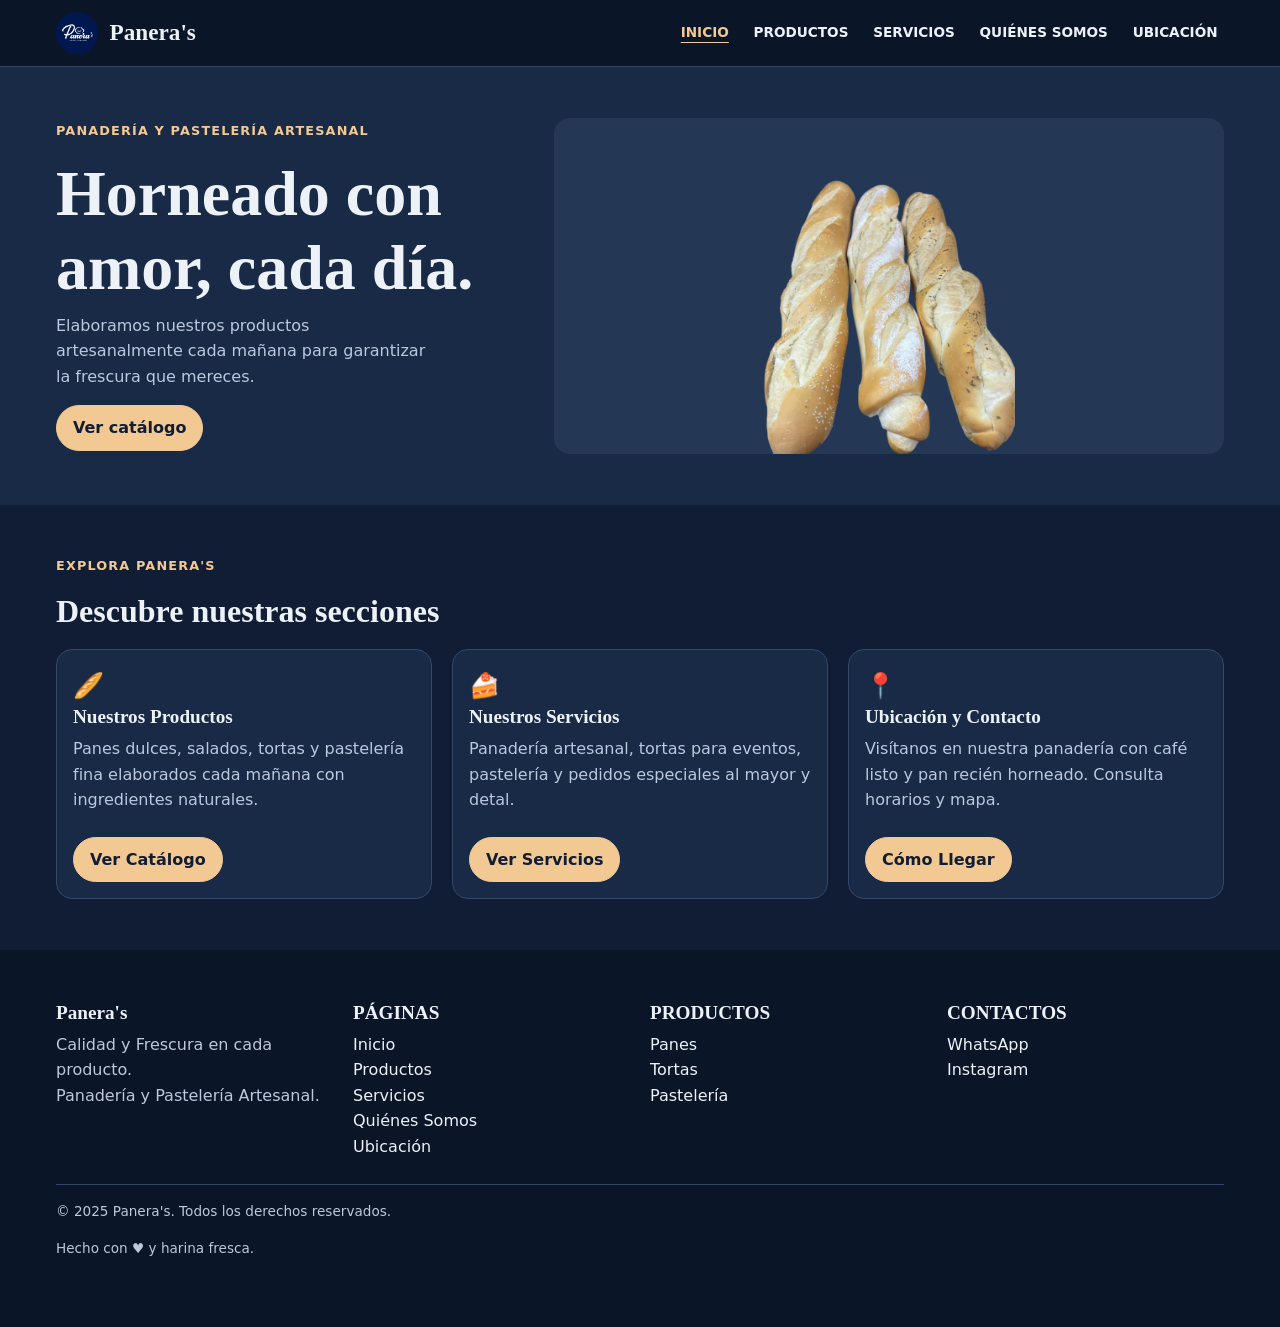
==== commit dda9e4dc: "Deja los carruseles en el catálogo" ====
--- a/Proyecto Panera/index.html
+++ b/Proyecto Panera/index.html
@@ -57,82 +57,12 @@
               Elaboramos nuestros productos artesanalmente cada mañana para garantizar la frescura que
               mereces.
             </p>
-            <div class="acciones">
-              <a href="pages/productos.html" class="btn">Ver Productos</a>
-            </div>
+            <a href="pages/productos.html" class="btn">Ver catálogo</a>
           </div>
-          <div class="vitrina-bloque">
-            <h2>Especialidades recién horneadas</h2>
-            <label class="modo-carrusel"
-              ><input type="checkbox" id="carrusel-manual" /> Desactivar reproducción automática</label
-            >
-            <section class="carrusel vitrina" tabindex="0" aria-label="Especialidades recién horneadas">
-              <div class="diapositivas">
-                <div class="destacado">
-                  <img src="images/panes-salados/pan-campesino-01.webp" alt="Pan campesino" />
-                  <div>
-                    <span class="etiqueta">ARTESANAL</span>
-                    <h3>Pan campesino</h3>
-                    <p>Hogaza redonda rústica con harina y fermentación tradicional.</p>
-                    <a href="pages/productos.html#panes-salados" class="btn">Ver en Catálogo</a>
-                  </div>
-                </div>
-
-                <div class="destacado">
-                  <img src="images/panes-dulces/pan-de-frutas-01.webp" alt="Pan de frutas" />
-                  <div>
-                    <span class="etiqueta">DULCE</span>
-                    <h3>Pan de frutas</h3>
-                    <p>Trenzado con frutas confitadas y azúcar.</p>
-                    <a href="pages/productos.html#panes-dulces" class="btn">Ver en Catálogo</a>
-                  </div>
-                </div>
-
-                <div class="destacado">
-                  <img src="images/tortas/torta-de-chocolate-01.webp" alt="Torta de chocolate" />
-                  <div>
-                    <span class="etiqueta">ESPECIAL</span>
-                    <h3>Torta de chocolate</h3>
-                    <p>Porción húmeda cubierta de chocolate.</p>
-                    <a href="pages/productos.html#tortas" class="btn">Ver en Catálogo</a>
-                  </div>
-                </div>
-
-                <div class="destacado">
-                  <img
-                    src="images/panes-dulces/pan-de-queso-con-guayaba-01.webp"
-                    alt="Pan de queso con guayaba"
-                  />
-                  <div>
-                    <span class="etiqueta">COMBINADO</span>
-                    <h3>Pan de queso con guayaba</h3>
-                    <p>Pan trenzado de queso relleno de guayaba.</p>
-                    <a href="pages/productos.html#panes-dulces" class="btn">Ver en Catálogo</a>
-                  </div>
-                </div>
-
-                <div class="destacado">
-                  <img src="images/panes-salados/pan-canilla-01.webp" alt="Pan canilla" />
-                  <div>
-                    <span class="etiqueta">POPULAR</span>
-                    <h3>Pan canilla</h3>
-                    <p>Clásicas barras crujientes recién horneadas.</p>
-                    <a href="pages/productos.html#panes-salados" class="btn">Ver en Catálogo</a>
-                  </div>
-                </div>
-
-                <div class="destacado">
-                  <img src="images/pasteleria/dona-con-chocolate-01.webp" alt="Dona con chocolate" />
-                  <div>
-                    <span class="etiqueta">NUEVO</span>
-                    <h3>Dona con chocolate</h3>
-                    <p>Dona con cobertura de chocolate y granas.</p>
-                    <a href="pages/productos.html#pasteleria" class="btn">Ver en Catálogo</a>
-                  </div>
-                </div>
-              </div>
-            </section>
-          </div>
+          <img
+            src="images/panes-salados/pan-salado-al-ajillo-01.webp"
+            alt="Baguettes artesanales de Panera’s"
+          />
         </div>
       </section>
 
--- a/Proyecto Panera/css/styles.css
+++ b/Proyecto Panera/css/styles.css
@@ -205,6 +205,14 @@
   gap: clamp(1.5rem, 4vw, 4rem);
 }
 
+.portada img {
+  width: 100%;
+  height: clamp(13rem, 29vw, 21rem);
+  object-fit: contain;
+  border-radius: var(--radio);
+  background: #243856;
+}
+
 .presentacion p {
   max-width: 37ch;
 }
@@ -238,107 +246,39 @@
   margin-bottom: 1.25rem;
 }
 
-/* Una fila desplazable para la vitrina y el catálogo. */
 .carrusel {
+  display: flex;
+  gap: 0.85rem;
   overflow-x: auto;
+  padding: 0.25rem 0.25rem 0.7rem;
   scrollbar-color: var(--acento) var(--fondo);
 }
 
-.vitrina {
+.tarjeta {
+  padding: 1rem;
+  border: 1px solid var(--borde);
   border-radius: var(--radio);
-  background: #0b1528;
-}
-
-.diapositivas,
-.catalogo {
-  display: flex;
-}
-
-.destacado {
-  flex: 0 0 100%;
-  display: grid;
-  grid-template-columns: minmax(0, 1fr) minmax(0, 1fr);
-  align-items: center;
-  gap: 1rem;
-  min-width: 0;
-  padding: 1rem;
-}
-
-.destacado img,
+  background: var(--panel);
+}
+
+.tarjeta p:last-child {
+  margin-bottom: 0;
+}
+
+.tarjeta .btn {
+  margin-top: 0.5rem;
+}
+
+.producto {
+  flex: 0 0 min(15.5rem, 80%);
+}
+
 .producto img {
   width: 100%;
   height: 12rem;
   object-fit: contain;
   border-radius: 0.65rem;
   background: #243856;
-}
-
-.destacado img {
-  object-fit: cover;
-  object-position: center 45%;
-}
-
-.destacado h3 {
-  margin-top: 0.5rem;
-}
-
-.modo-carrusel {
-  display: none;
-}
-
-@media (prefers-reduced-motion: no-preference) {
-  .modo-carrusel {
-    display: block;
-    margin-bottom: 0.65rem;
-    font-size: 0.85rem;
-    cursor: pointer;
-  }
-
-  .vitrina-bloque:not(:has(:checked)) .vitrina:not(:focus-within) {
-    overflow: clip;
-  }
-
-  .vitrina-bloque:not(:has(:checked)) .vitrina:not(:focus-within) .diapositivas {
-    animation: pasar 30s steps(6, jump-none) infinite;
-  }
-
-  .vitrina:hover .diapositivas {
-    animation-play-state: paused;
-  }
-
-  /* Seis fichas de ancho completo. La última queda a cinco anchos de distancia. */
-  @keyframes pasar {
-    to {
-      transform: translateX(-500%);
-    }
-  }
-}
-
-.catalogo {
-  gap: 0.85rem;
-  padding: 0.25rem 0.25rem 0.7rem;
-}
-
-.tarjeta {
-  padding: 1rem;
-  border: 1px solid var(--borde);
-  border-radius: var(--radio);
-  background: var(--panel);
-}
-
-.tarjeta p:last-child {
-  margin-bottom: 0;
-}
-
-.tarjeta .btn {
-  margin-top: 0.5rem;
-}
-
-.producto {
-  flex: 0 0 min(15.5rem, 80%);
-}
-
-.producto img {
   margin-bottom: 0.8rem;
 }
 
@@ -446,13 +386,3 @@
     grid-template-columns: minmax(0, 1fr);
   }
 }
-
-@media (max-width: 29rem) {
-  .destacado {
-    grid-template-columns: minmax(0, 1fr);
-  }
-
-  .destacado img {
-    height: 9.5rem;
-  }
-}
